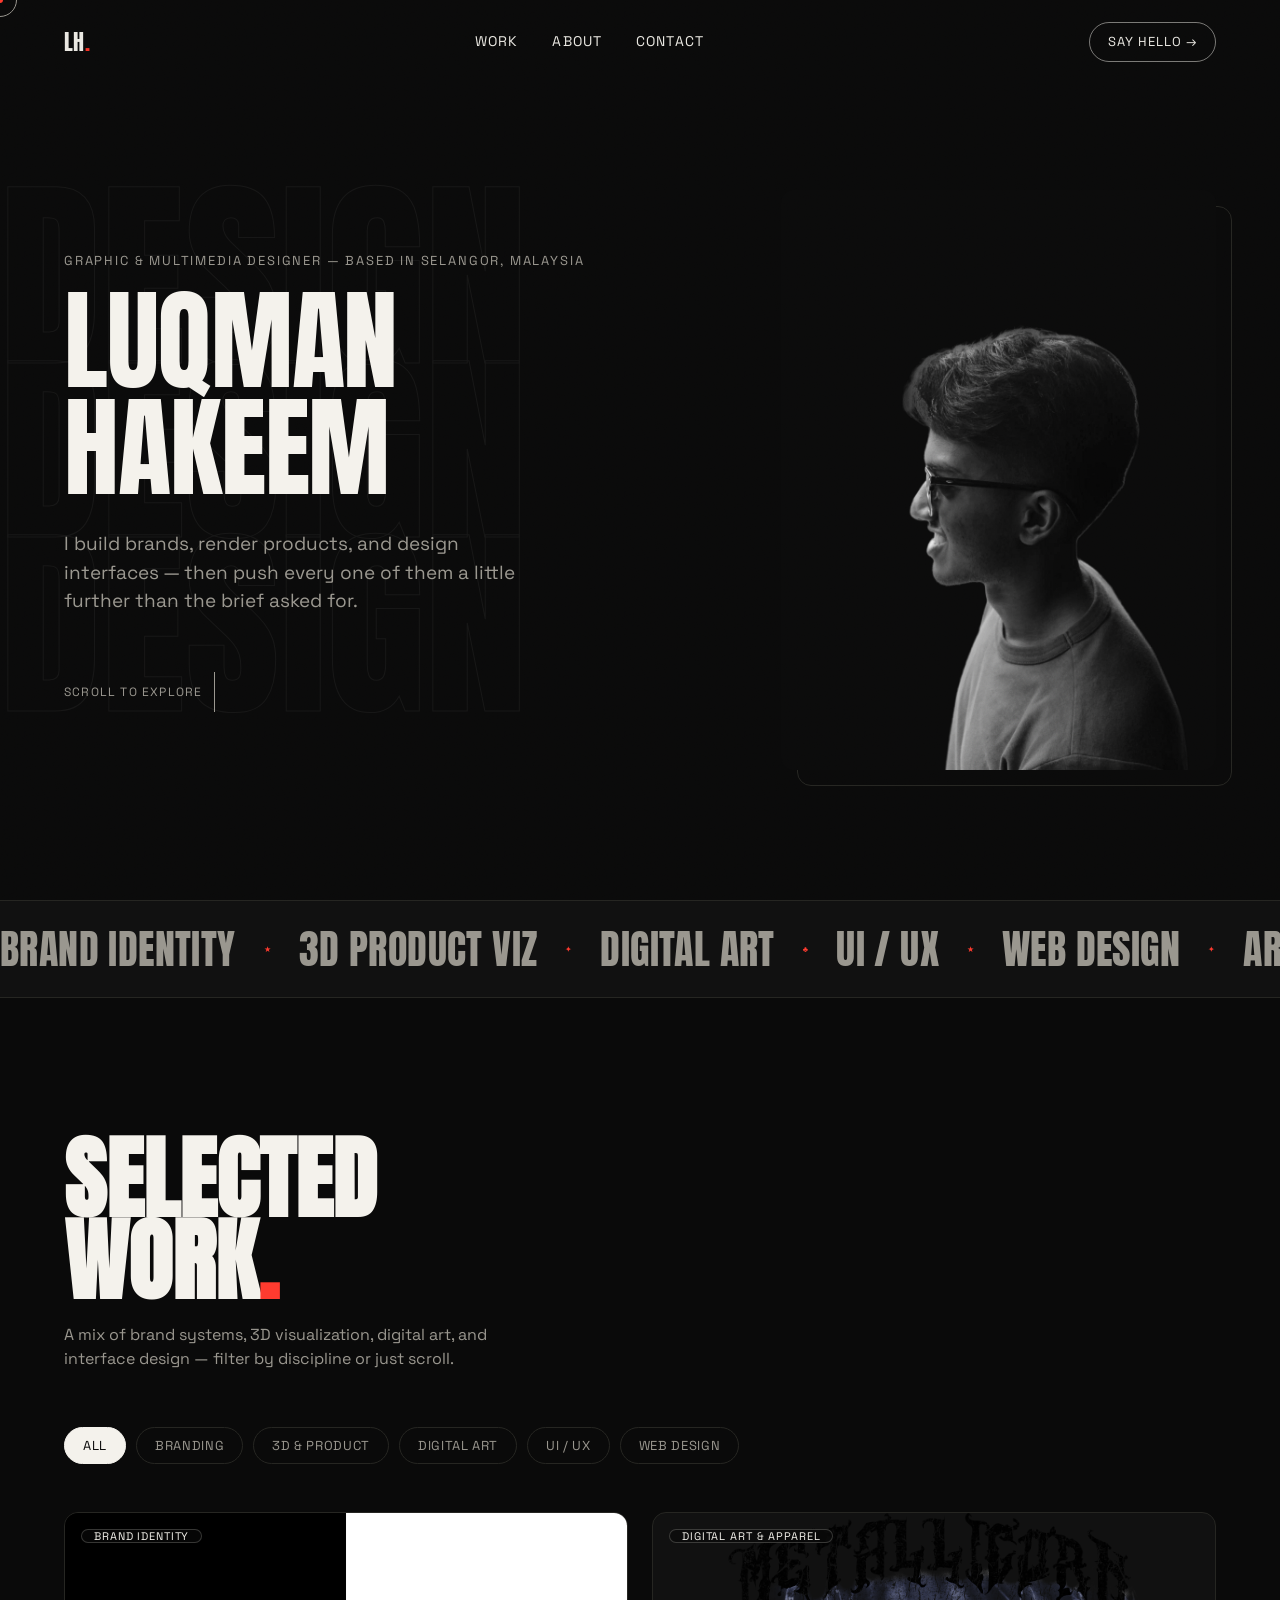
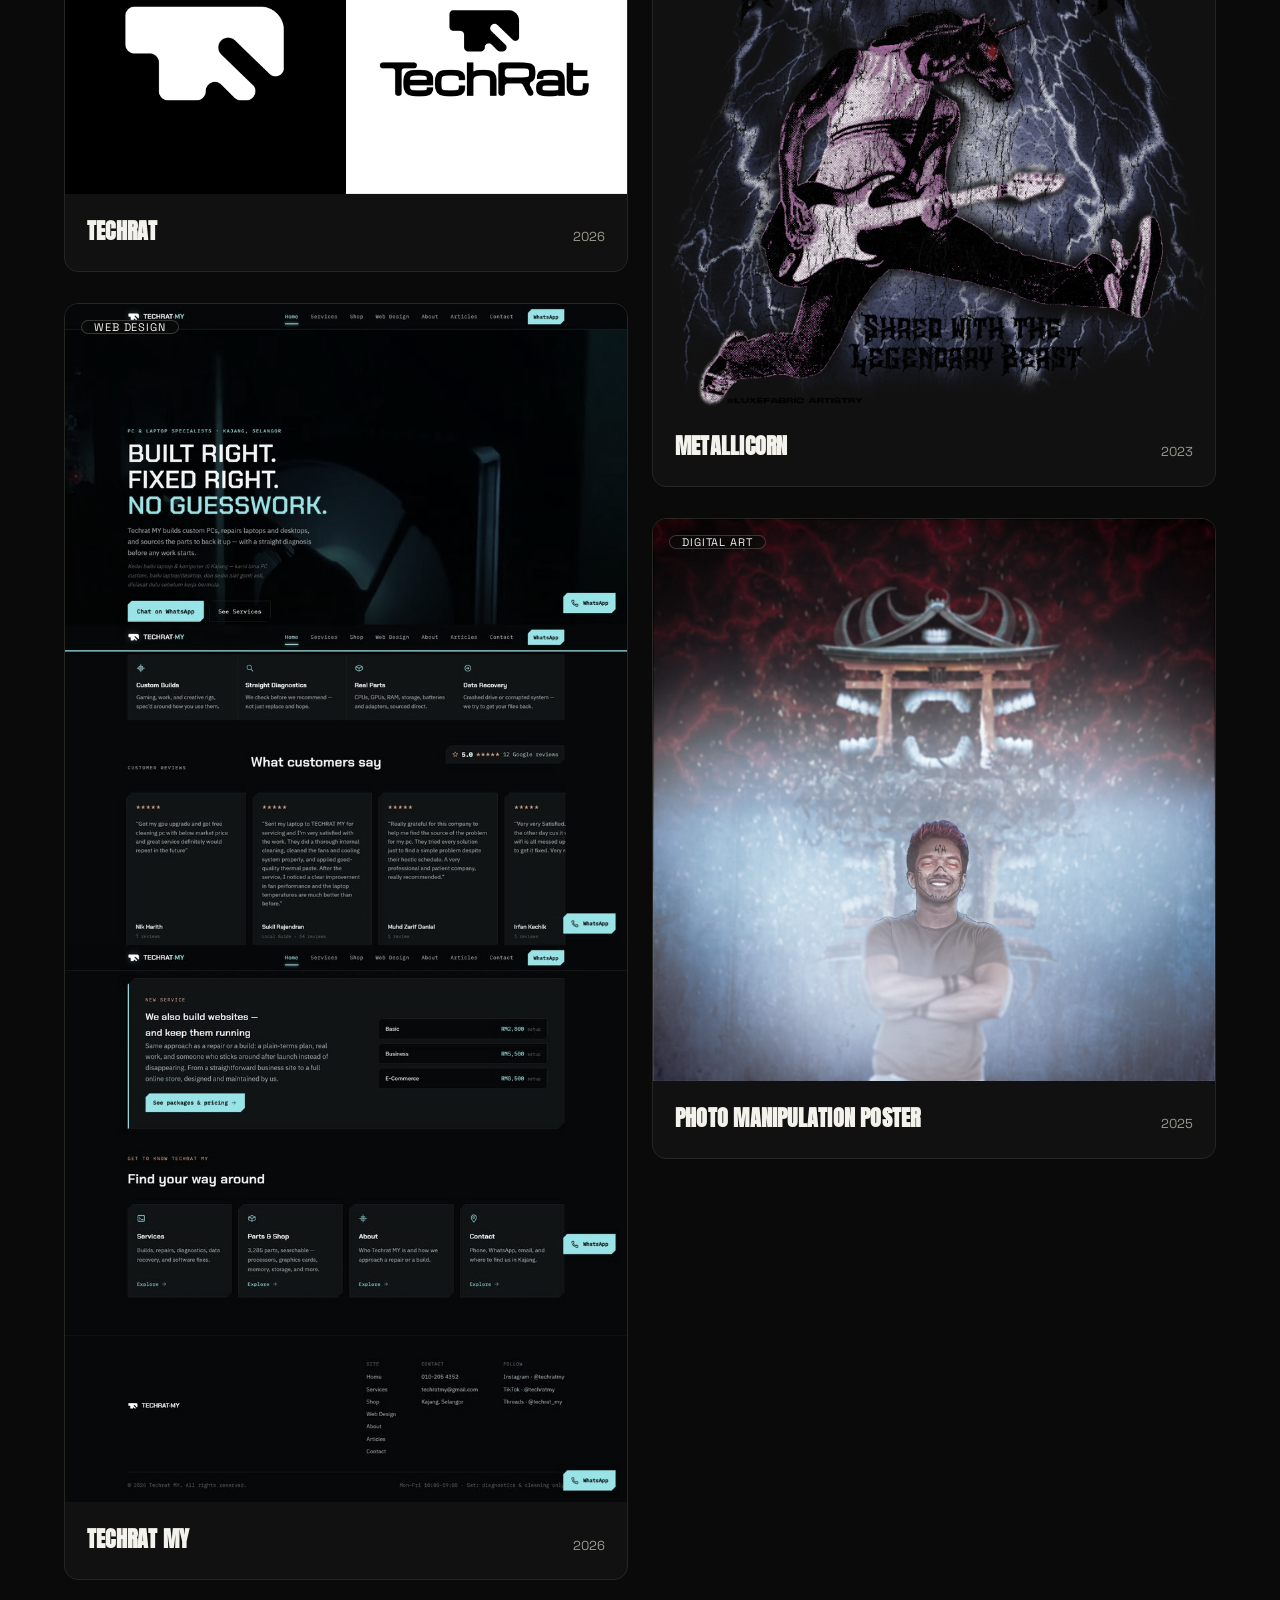
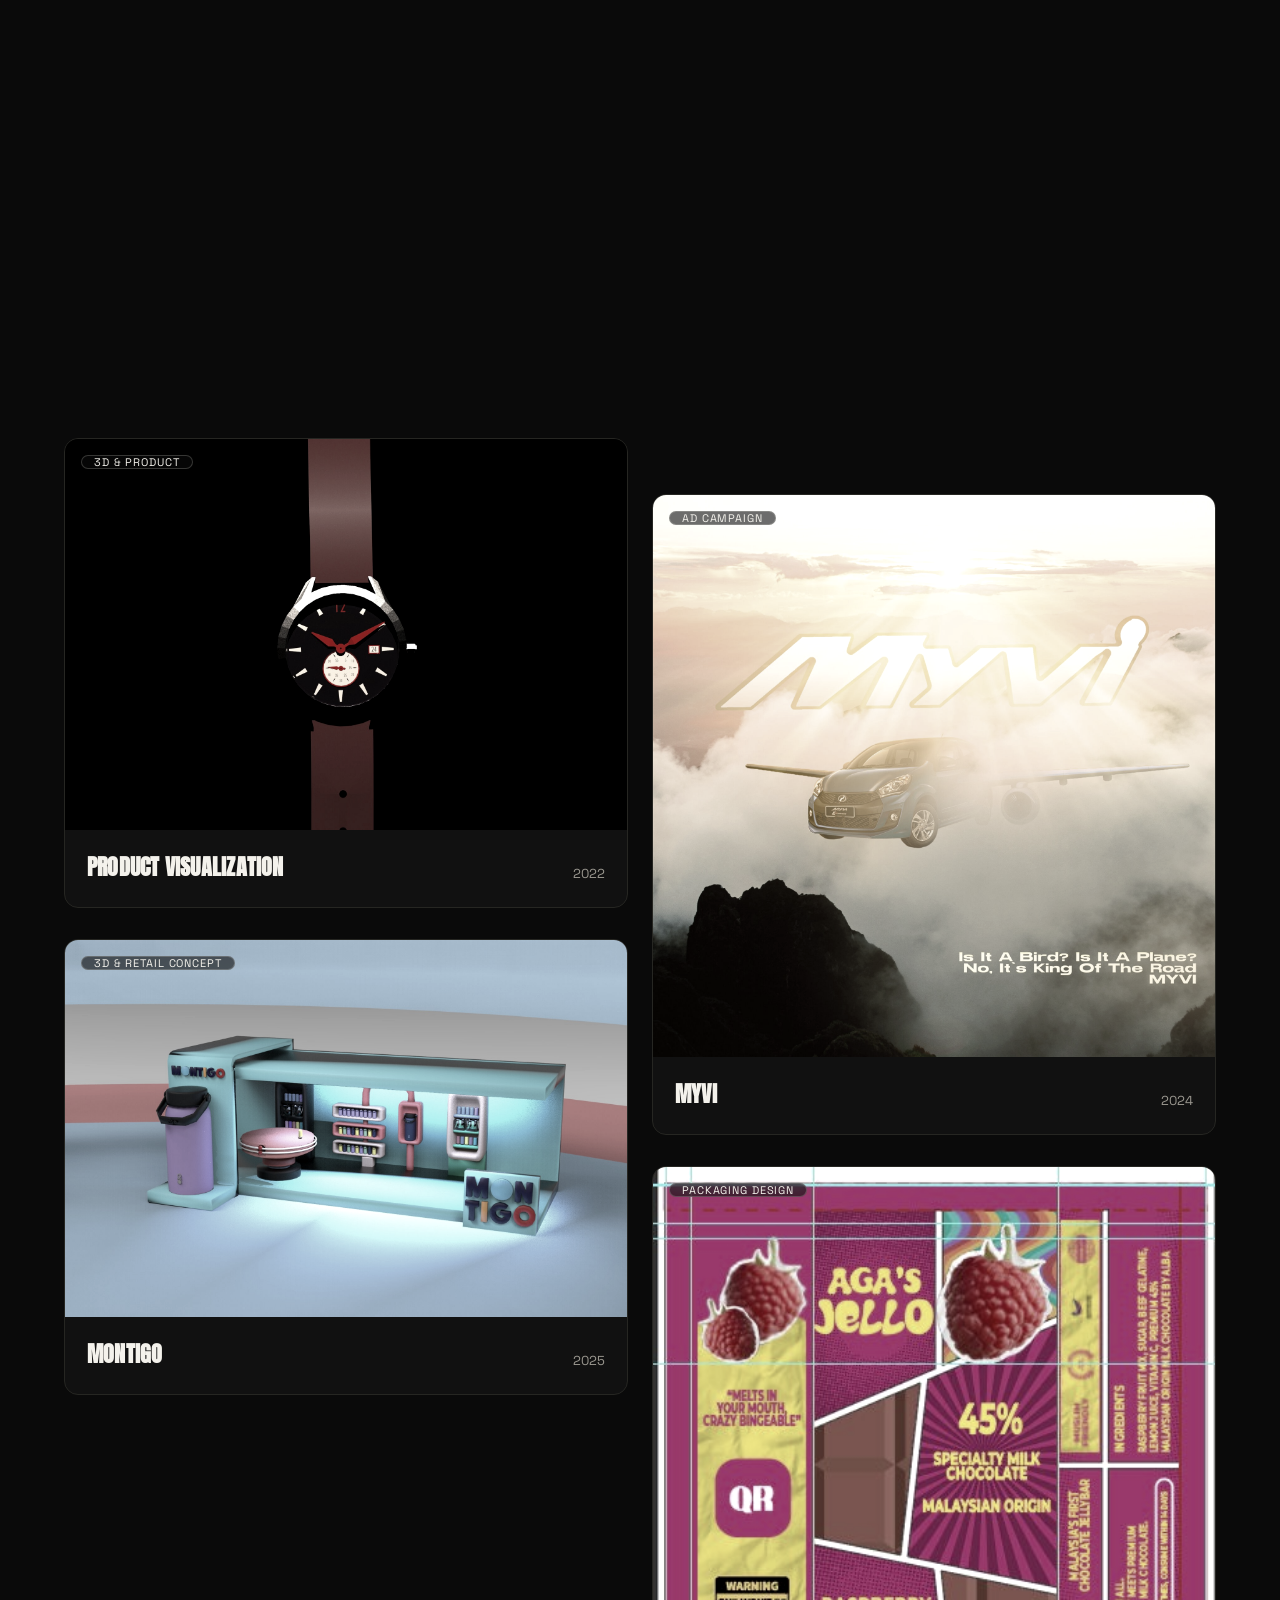
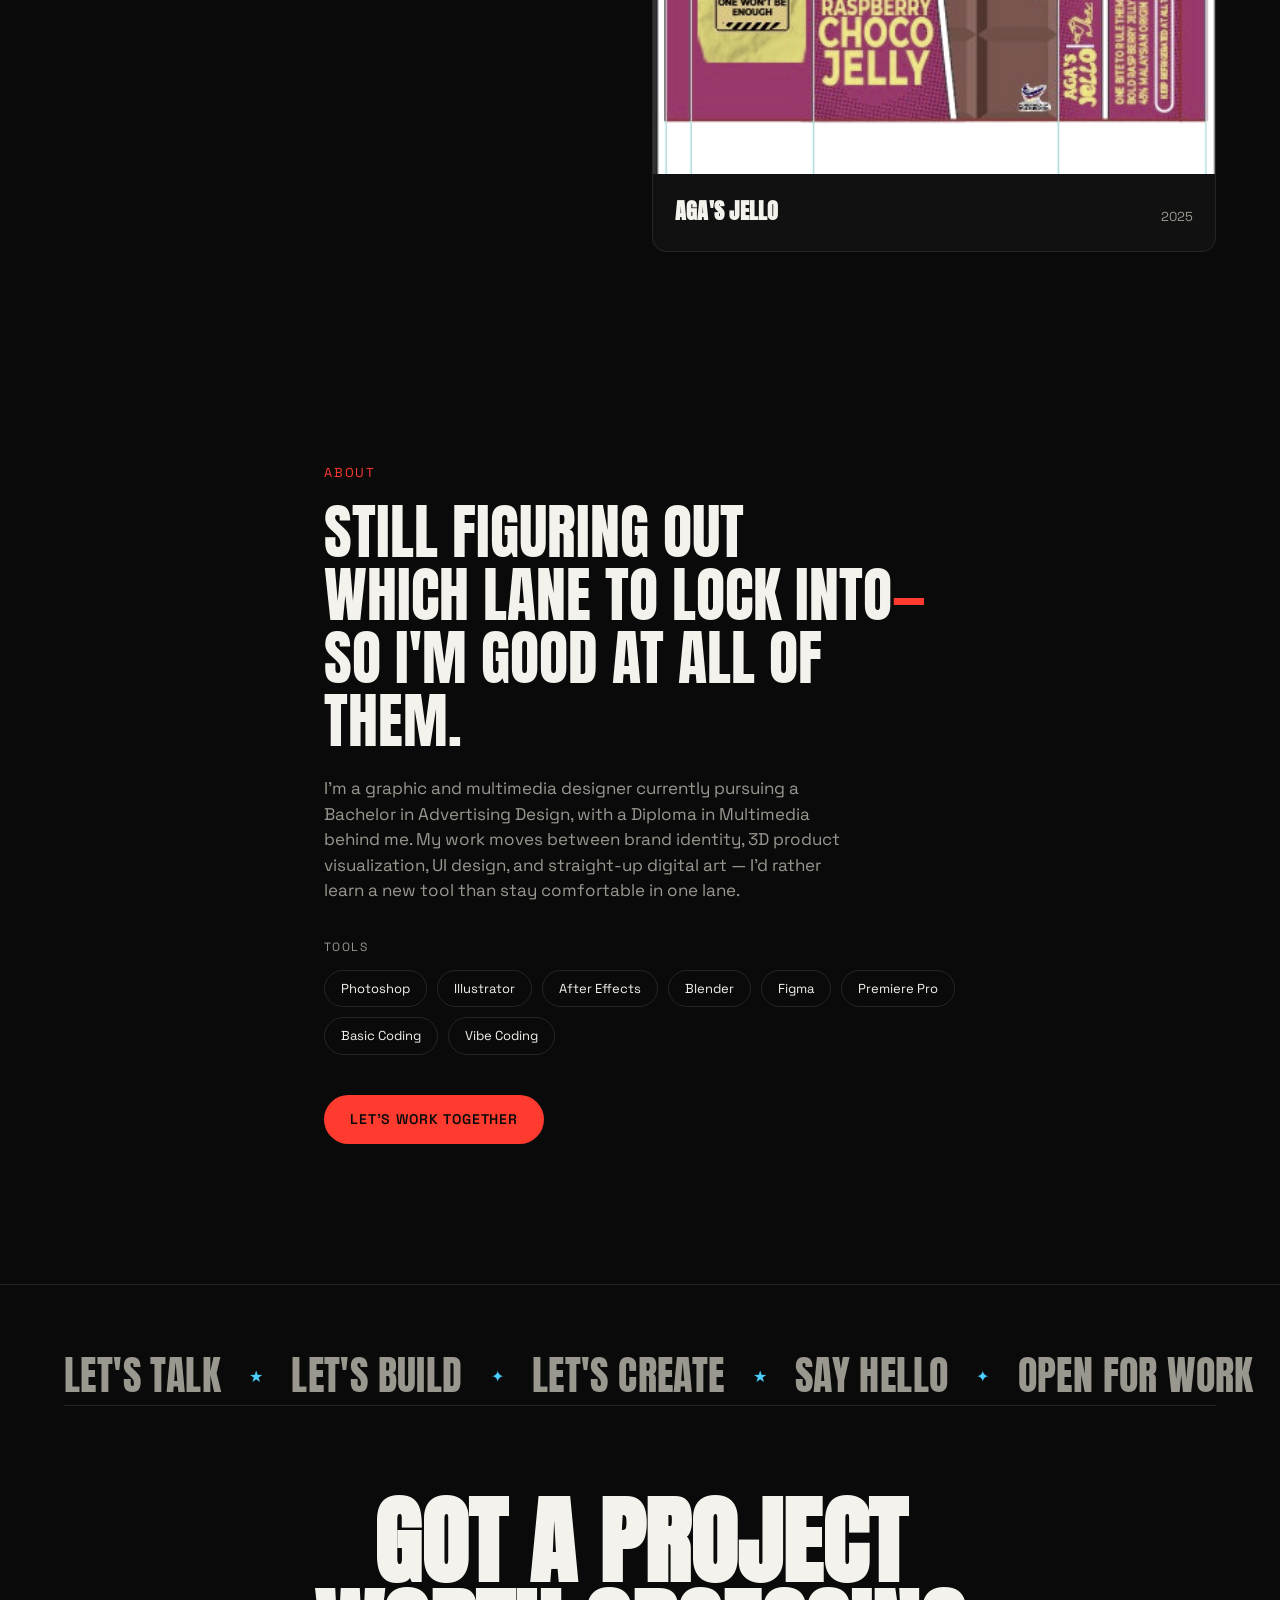
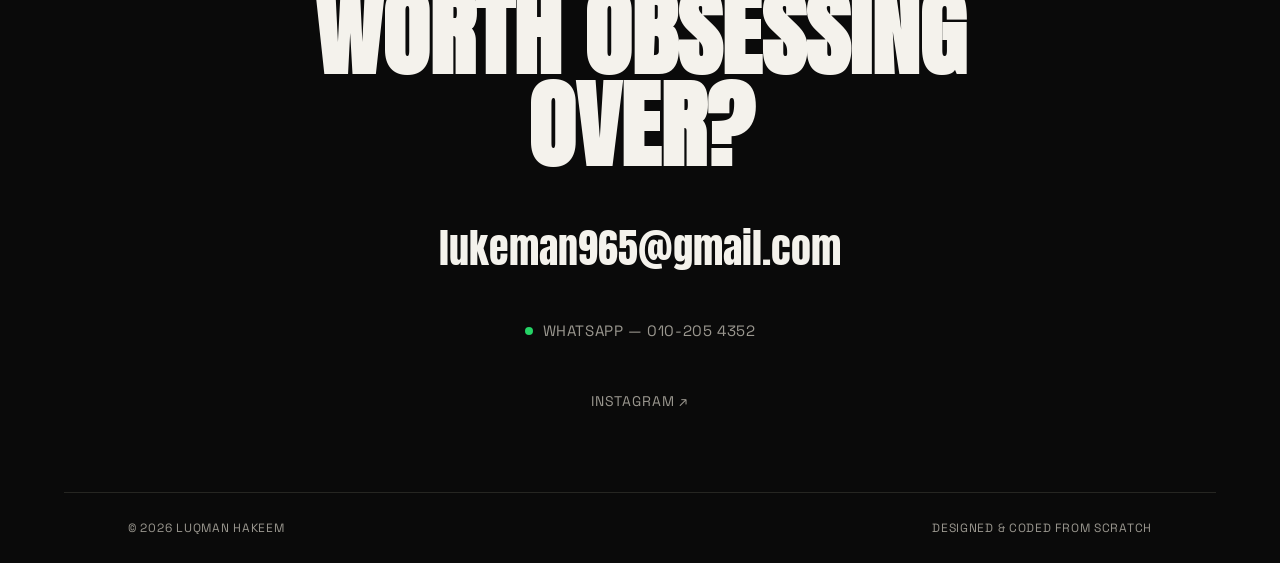
==== index.html @ 1c86f4e3 "Add files via upload" ====
<!DOCTYPE html>
<html lang="en">
<head>
<meta charset="UTF-8">
<meta name="viewport" content="width=device-width, initial-scale=1.0">
<title>Luqman Hakeem — Graphic &amp; Multimedia Designer</title>
<meta name="description" content="Portfolio of Luqman Hakeem — brand identity, 3D product visualization, digital art, UI design and web design.">
<link rel="icon" href="data:image/svg+xml,%3Csvg xmlns='http://www.w3.org/2000/svg' viewBox='0 0 100 100'%3E%3Crect width='100' height='100' rx='20' fill='%230a0a0a'/%3E%3Ctext x='50' y='68' font-family='Arial Black,sans-serif' font-size='56' font-weight='900' fill='%23ff3b2f' text-anchor='middle'%3ELH%3C/text%3E%3C/svg%3E">

<link rel="preconnect" href="https://fonts.googleapis.com">
<link rel="preconnect" href="https://fonts.gstatic.com" crossorigin>
<link href="https://fonts.googleapis.com/css2?family=Anton&family=Space+Grotesk:wght@400;500;600;700&display=swap" rel="stylesheet">

<link rel="stylesheet" href="css/style.css">
</head>
<body>

<!-- ============ LOADER ============ -->
<div class="loader" id="loader" aria-hidden="true">
  <div class="loader__mark">LH</div>
  <div class="loader__count" id="loaderCount">0</div>
  <div class="loader__bar"><span id="loaderBar"></span></div>
</div>

<!-- ============ GRAIN OVERLAY ============ -->
<div class="grain" aria-hidden="true"></div>

<!-- ============ CUSTOM CURSOR ============ -->
<div class="cursor" id="cursor" aria-hidden="true">
  <div class="cursor__dot"></div>
  <div class="cursor__ring"></div>
</div>

<!-- ============ SCROLL PROGRESS ============ -->
<div class="progress" id="progress" aria-hidden="true"></div>

<!-- ============ NAV ============ -->
<header class="nav" id="nav">
  <a href="#top" class="nav__logo" data-hover>LH<span>.</span></a>
  <nav class="nav__links">
    <a href="#work" data-hover>Work</a>
    <a href="#about" data-hover>About</a>
    <a href="#contact" data-hover>Contact</a>
  </nav>
  <a href="mailto:lukeman965@gmail.com" class="nav__cta" data-hover>Say hello →</a>
  <button class="nav__burger" id="burger" aria-label="Toggle menu">
    <span></span><span></span>
  </button>
</header>

<!-- ============ MOBILE MENU ============ -->
<div class="mobile-menu" id="mobileMenu">
  <a href="#work" data-hover>Work</a>
  <a href="#about" data-hover>About</a>
  <a href="#contact" data-hover>Contact</a>
  <a href="mailto:lukeman965@gmail.com" data-hover>Say hello</a>
</div>

<main id="top">

  <!-- ============ HERO ============ -->
  <section class="hero">
    <div class="hero__bg-text" aria-hidden="true">
      <span>DESIGN</span><span>DESIGN</span><span>DESIGN</span>
    </div>

    <div class="hero__inner">
      <div class="hero__content">
        <p class="hero__eyebrow reveal-line"><span>Graphic &amp; Multimedia Designer — Based in Selangor, Malaysia</span></p>

        <h1 class="hero__title">
          <span class="line" data-speed="0.15"><span class="word">LUQMAN</span></span>
          <span class="line" data-speed="0.3"><span class="word glitch" data-text="HAKEEM">HAKEEM</span></span>
        </h1>

        <p class="hero__desc reveal-line">
          <span>I build brands, render products, and design interfaces —
          then push every one of them a little further than the brief asked for.</span>
        </p>

        <a href="#work" class="hero__scroll" data-hover>
          <span>Scroll to explore</span>
          <i></i>
        </a>
      </div>

      <div class="hero__media reveal">
        <img src="assets/img/photo-portrait-luqman.png" alt="Portrait of Luqman Hakeem" loading="lazy">
        <div class="hero__media-frame" aria-hidden="true"></div>
      </div>
    </div>
  </section>

  <!-- ============ MARQUEE ============ -->
  <div class="marquee" aria-hidden="true">
    <div class="marquee__track" data-marquee>
      <span>BRAND IDENTITY</span><span>★</span>
      <span>3D PRODUCT VIZ</span><span>✦</span>
      <span>DIGITAL ART</span><span>♣</span>
      <span>UI / UX</span><span>★</span>
      <span>WEB DESIGN</span><span>✦</span>
      <span>ART DIRECTION</span><span>♣</span>
    </div>
  </div>

  <!-- ============ WORK ============ -->
  <section class="work" id="work">
    <div class="section-head reveal">
      <h2 class="section-title">SELECTED<br>WORK<span class="accent">.</span></h2>
      <p class="section-sub">A mix of brand systems, 3D visualization, digital art, and interface design —
        filter by discipline or just scroll.</p>
    </div>

    <div class="filters reveal" id="filters">
      <button class="filter active" data-filter="all" data-hover>All</button>
      <button class="filter" data-filter="branding" data-hover>Branding</button>
      <button class="filter" data-filter="3d" data-hover>3D &amp; Product</button>
      <button class="filter" data-filter="art" data-hover>Digital Art</button>
      <button class="filter" data-filter="ui" data-hover>UI / UX</button>
      <button class="filter" data-filter="web" data-hover>Web Design</button>
    </div>

    <div class="grid" id="grid"><!-- injected by script.js --></div>
  </section>

  <!-- ============ ABOUT ============ -->
  <section class="about" id="about">
    <div class="about__body">
      <p class="section-eyebrow reveal">About</p>
      <h2 class="about__title reveal">
        Still figuring out<br>which lane to lock into<span class="accent">—</span><br>
        so I'm good at all of them.
      </h2>
      <p class="about__text reveal">
        <!-- EDIT ME: replace with your own bio -->
        I'm a graphic and multimedia designer currently pursuing a Bachelor in Advertising Design,
        with a Diploma in Multimedia behind me. My work moves between brand identity, 3D product
        visualization, UI design, and straight-up digital art — I'd rather learn a new tool than
        stay comfortable in one lane.
      </p>

      <div class="about__skills reveal">
        <p class="about__skills-label">Tools</p>
        <ul class="skills-list">
          <!-- EDIT ME: update with your actual tool list -->
          <li>Photoshop</li>
          <li>Illustrator</li>
          <li>After Effects</li>
          <li>Blender</li>
          <li>Figma</li>
          <li>Premiere Pro</li>
          <li>Basic Coding</li>
          <li>Vibe Coding</li>
        </ul>
      </div>

      <a href="#contact" class="btn reveal" data-hover>Let's work together</a>
    </div>
  </section>

  <!-- ============ CONTACT ============ -->
  <section class="contact" id="contact">
    <div class="contact__marquee" aria-hidden="true">
      <div class="marquee__track marquee__track--reverse" data-marquee>
        <span>LET'S TALK</span><span>★</span>
        <span>LET'S BUILD</span><span>✦</span>
        <span>LET'S CREATE</span><span>★</span>
        <span>SAY HELLO</span><span>✦</span>
        <span>OPEN FOR WORK</span><span>★</span>
      </div>
    </div>

    <h2 class="contact__title reveal">
      GOT A PROJECT<br>
      WORTH <span class="glitch" data-text="OBSESSING">OBSESSING</span><br>
      OVER?
    </h2>

    <a href="mailto:lukeman965@gmail.com" class="contact__email reveal" data-hover>lukeman965@gmail.com</a>
    <a href="https://wa.me/60102054352" target="_blank" rel="noopener" class="contact__whatsapp reveal" data-hover>
      <span class="contact__whatsapp-dot" aria-hidden="true"></span> WhatsApp — 010-205 4352
    </a>

    <div class="contact__links reveal">
      <a href="https://instagram.com/sugarbrownluke" target="_blank" rel="noopener" data-hover>Instagram ↗</a>
    </div>

    <footer class="footer">
      <span>© <span id="year"></span> Luqman Hakeem</span>
      <span>Designed &amp; coded from scratch</span>
    </footer>
  </section>

</main>

<!-- ============ LIGHTBOX ============ -->
<div class="lightbox" id="lightbox">
  <button class="lightbox__close" id="lightboxClose" aria-label="Close" data-hover>✕</button>
  <button class="lightbox__nav lightbox__nav--prev" id="lightboxPrev" aria-label="Previous image" data-hover>‹</button>
  <button class="lightbox__nav lightbox__nav--next" id="lightboxNext" aria-label="Next image" data-hover>›</button>
  <div class="lightbox__inner">
    <img id="lightboxImg" src="" alt="">
    <div class="lightbox__info">
      <p class="lightbox__cat" id="lightboxCat"></p>
      <h3 id="lightboxTitle"></h3>
      <p id="lightboxDesc"></p>
    </div>
  </div>
</div>

<script src="js/script.js"></script>
</body>
</html>
---- css/style.css ----
/* =========================================================
   LUQMAN HAKEEM — PORTFOLIO
   A dark, kinetic, code-driven single page portfolio.
   No frameworks. Edit the CSS variables below to re-skin.
   ========================================================= */

:root{
  --bg: #0a0a0a;
  --bg-alt: #111111;
  --fg: #f4f2ec;
  --fg-dim: #9a978f;
  --line: #262622;
  --accent: #ff3b2f;      /* hot red */
  --accent-2: #4ad0ff;    /* electric cyan */
  --accent-3: #d6ff3f;    /* acid lime, used sparingly */
  --radius: 14px;
  --ease: cubic-bezier(.16,.84,.24,1);
  --container: 1360px;
  --font-display: 'Anton', 'Arial Narrow Bold', 'Helvetica Neue', Impact, sans-serif;
}

*,*::before,*::after{ box-sizing: border-box; }
html{ scroll-behavior: smooth; background: var(--bg); }
body{
  margin:0;
  background: var(--bg);
  color: var(--fg);
  font-family: 'Space Grotesk', -apple-system, BlinkMacSystemFont, sans-serif;
  font-size: 16px;
  line-height: 1.5;
  overflow-x: hidden;
  -webkit-font-smoothing: antialiased;
}
img{ max-width:100%; display:block; }
a{ color: inherit; text-decoration: none; }
ul{ list-style:none; margin:0; padding:0; }
button{ font-family: inherit; cursor:pointer; background:none; border:none; color:inherit; }
::selection{ background: var(--accent); color:#0a0a0a; }

.accent{ color: var(--accent); }

/* ---------- utility: reveal-on-scroll ---------- */
.reveal, .reveal-line, .hero__media{
  opacity: 0;
  transform: translateY(28px);
  transition: opacity .9s var(--ease), transform .9s var(--ease);
}
.reveal.in, .reveal-line.in, .hero__media.in{
  opacity: 1;
  transform: translateY(0);
}
.reveal-line span{ display:inline-block; }

/* =========================================================
   GRAIN OVERLAY
   ========================================================= */
.grain{
  position: fixed; inset: 0; z-index: 9998; pointer-events: none;
  opacity: .05; mix-blend-mode: overlay;
  background-image: url("data:image/svg+xml,%3Csvg xmlns='http://www.w3.org/2000/svg' width='120' height='120'%3E%3Cfilter id='n'%3E%3CfeTurbulence type='fractalNoise' baseFrequency='0.9' numOctaves='2' stitchTiles='stitch'/%3E%3C/filter%3E%3Crect width='100%25' height='100%25' filter='url(%23n)'/%3E%3C/svg%3E");
  animation: grain 1s steps(4) infinite;
}
@keyframes grain{
  0%{ transform: translate(0,0); } 25%{ transform: translate(-2%,-1%); }
  50%{ transform: translate(1%,2%); } 75%{ transform: translate(-1%,1%); }
  100%{ transform: translate(0,0); }
}

/* =========================================================
   LOADER
   ========================================================= */
.loader{
  position: fixed; inset:0; z-index: 10000;
  background: var(--bg);
  display:flex; flex-direction:column; align-items:center; justify-content:center;
  gap: 18px;
  transition: transform .9s var(--ease), opacity .6s ease .1s;
}
.loader.done{ transform: translateY(-100%); opacity: 0; pointer-events:none; }
.loader__mark{
  font-family: var(--font-display); font-size: 15vw; line-height:.8; letter-spacing: -.02em;
  color: var(--fg);
}
.loader__count{ font-size: 13px; color: var(--fg-dim); letter-spacing:.1em; }
.loader__bar{ width: 220px; max-width: 60vw; height:2px; background: var(--line); overflow:hidden; }
.loader__bar span{ display:block; height:100%; width:0%; background: var(--accent); }

/* =========================================================
   CUSTOM CURSOR (fine pointer only)
   ========================================================= */
.cursor{ display:none; }
@media (hover:hover) and (pointer:fine){
  .cursor{
    display:block; position: fixed; top:0; left:0; z-index: 9999; pointer-events:none;
    transform: translate(-50%,-50%);
  }
  .cursor__dot{
    position:absolute; top:0; left:0; width:6px; height:6px; border-radius:50%;
    background: var(--accent); transform: translate(-50%,-50%);
  }
  .cursor__ring{
    position:absolute; top:0; left:0; width:34px; height:34px; border-radius:50%;
    border:1px solid var(--fg-dim); transform: translate(-50%,-50%);
    transition: width .25s var(--ease), height .25s var(--ease), border-color .25s ease, background .25s ease;
  }
  .cursor.active .cursor__ring{
    width: 64px; height:64px; border-color: var(--accent); background: rgba(255,59,47,.08);
  }
  body{ cursor: none; }
  a, button{ cursor: none; }
}

/* =========================================================
   SCROLL PROGRESS
   ========================================================= */
.progress{
  position: fixed; top:0; left:0; height:2px; width:0%; background: var(--accent);
  z-index: 9997; transition: width .1s linear;
}

/* =========================================================
   NAV
   ========================================================= */
.nav{
  position: fixed; top:0; left:0; right:0; z-index: 500;
  display:flex; align-items:center; justify-content:space-between;
  padding: 22px clamp(20px,5vw,64px);
  mix-blend-mode: difference;
}
.nav__logo{ font-family: var(--font-display); font-size: 22px; letter-spacing:.02em; }
.nav__logo span{ color: var(--accent); mix-blend-mode: normal; }
.nav__links{ display:flex; gap: 34px; }
.nav__links a{ font-size: 14px; text-transform: uppercase; letter-spacing:.08em; position: relative; }
.nav__links a::after{
  content:''; position:absolute; left:0; bottom:-4px; height:1px; width:0%;
  background: currentColor; transition: width .3s var(--ease);
}
.nav__links a:hover::after{ width:100%; }
.nav__cta{
  font-size: 13px; text-transform: uppercase; letter-spacing:.08em;
  border: 1px solid rgba(244,242,236,.5); padding: 9px 18px; border-radius: 100px;
  transition: background .3s ease, color .3s ease;
}
.nav__cta:hover{ background: var(--fg); color: var(--bg); }
.nav__burger{ display:none; flex-direction:column; gap:5px; width:26px; }
.nav__burger span{ height:2px; background: var(--fg); width:100%; transition: transform .3s ease, opacity .3s ease; }

.mobile-menu{
  position: fixed; inset:0; background: var(--bg); z-index: 480;
  display:flex; flex-direction:column; align-items:flex-start; justify-content:center;
  gap: 22px; padding: 0 32px;
  transform: translateY(-100%); transition: transform .5s var(--ease);
}
.mobile-menu.open{ transform: translateY(0); }
.mobile-menu a{ font-family: var(--font-display); font-size: 42px; text-transform: uppercase; }

/* =========================================================
   HERO
   ========================================================= */
.hero{
  position: relative; min-height: 100svh;
  display:flex; align-items:center;
  padding: 120px clamp(20px,5vw,64px) 60px;
  overflow: hidden;
}
.hero__bg-text{
  position:absolute; inset:0; z-index:0; display:flex; flex-direction:column;
  justify-content:center; opacity:.05; pointer-events:none; user-select:none;
}
.hero__bg-text span{
  font-family: var(--font-display); font-size: 16vw; line-height:.85; white-space:nowrap;
  color: transparent; -webkit-text-stroke: 1px var(--fg);
}
.hero__inner{
  position:relative; z-index:1; width:100%;
  display:grid; grid-template-columns: 1.2fr .8fr; gap: clamp(28px,5vw,72px);
  align-items:center;
}
.hero__eyebrow{ margin: 0 0 18px; }
.hero__eyebrow span{
  font-size: 13px; text-transform: uppercase; letter-spacing:.14em; color: var(--fg-dim);
}
.hero__title{ margin: 0; }
.hero__title .line{ display:block; overflow:hidden; }
.hero__title .word{
  display:inline-block; font-family: var(--font-display); font-weight:400;
  font-size: clamp(44px, 8.6vw, 132px); line-height: .92; letter-spacing: -.01em;
  text-transform: uppercase;
}
.hero__desc{ max-width: 480px; margin: 26px 0 0; }
.hero__desc span{ font-size: clamp(15px,1.6vw,19px); color: var(--fg-dim); }

.hero__media{ position:relative; }
.hero__media img{
  width:100%; aspect-ratio: 3/4; object-fit: cover; object-position: top center;
  border-radius: var(--radius); background: var(--bg-alt);
  filter: grayscale(1) contrast(1.05);
}
.hero__media-frame{
  position:absolute; inset: 16px -16px -16px 16px; border: 1px solid var(--line);
  border-radius: var(--radius); z-index:-1;
}

.hero__scroll{
  margin-top: 56px;
  display:inline-flex; align-items:center; gap: 12px; width: fit-content;
}
.hero__scroll span{ font-size: 12px; text-transform: uppercase; letter-spacing:.1em; color: var(--fg-dim); }
.hero__scroll i{
  width: 1px; height: 40px; background: var(--fg-dim); position: relative; overflow:hidden;
}
.hero__scroll i::after{
  content:''; position:absolute; top:-100%; left:0; width:100%; height:100%;
  background: var(--accent); animation: scrollLine 1.8s ease-in-out infinite;
}
@keyframes scrollLine{
  0%{ top:-100%; } 50%{ top:0; } 100%{ top:100%; }
}

/* glitch text */
.glitch{ position: relative; display:inline-block; }
.glitch::before, .glitch::after{
  content: attr(data-text); position:absolute; top:0; left:0; width:100%; height:100%;
  overflow:hidden; opacity:0;
}
.hero__title .glitch::before, .hero__title .glitch::after{
  font-family: var(--font-display); font-size: inherit; line-height: inherit; letter-spacing: inherit;
}
.glitch:hover::before, .glitch.glitching::before{
  opacity:.9; color: var(--accent); transform: translate(-3px,-2px); clip-path: inset(0 0 55% 0);
  animation: glitchTop .5s steps(2) infinite;
}
.glitch:hover::after, .glitch.glitching::after{
  opacity:.9; color: var(--accent-2); transform: translate(3px,2px); clip-path: inset(55% 0 0 0);
  animation: glitchBottom .5s steps(2) infinite;
}
@keyframes glitchTop{ 0%{ transform: translate(-3px,-2px);} 50%{ transform: translate(3px,-1px);} 100%{ transform: translate(-2px,-3px);} }
@keyframes glitchBottom{ 0%{ transform: translate(3px,2px);} 50%{ transform: translate(-3px,1px);} 100%{ transform: translate(2px,3px);} }

/* =========================================================
   MARQUEE
   ========================================================= */
.marquee{
  border-top: 1px solid var(--line); border-bottom: 1px solid var(--line);
  padding: 18px 0; overflow: hidden; background: var(--bg-alt);
}
.marquee__track{
  display:flex; align-items:center; gap: 28px; width: max-content;
  animation: marquee 32s linear infinite;
}
.marquee__track--reverse{ animation-direction: reverse; animation-duration: 26s; }
.marquee__track span{
  font-family: var(--font-display); font-size: clamp(20px,3.4vw,40px);
  text-transform: uppercase; color: var(--fg-dim); letter-spacing: .01em;
}
.marquee__track span:nth-child(2n){ color: var(--accent); font-size: .5em; }
@keyframes marquee{
  from{ transform: translateX(0); } to{ transform: translateX(-50%); }
}

/* =========================================================
   WORK / GRID
   ========================================================= */
.work{ padding: 140px clamp(20px,5vw,64px) 80px; max-width: var(--container); margin: 0 auto; }
.section-head{ max-width: 720px; margin-bottom: 56px; }
.section-title{
  font-family: var(--font-display); font-size: clamp(40px,7vw,92px); line-height: .92;
  text-transform: uppercase; margin: 0 0 20px;
}
.section-sub{ color: var(--fg-dim); font-size: 16px; max-width: 480px; }
.section-eyebrow{
  font-size: 13px; text-transform: uppercase; letter-spacing:.14em; color: var(--accent);
  margin: 0 0 18px;
}

.filters{ display:flex; flex-wrap:wrap; gap: 10px; margin-bottom: 48px; }
.filter{
  padding: 9px 18px; border: 1px solid var(--line); border-radius: 100px;
  font-size: 13px; text-transform: uppercase; letter-spacing:.05em; color: var(--fg-dim);
  transition: border-color .3s ease, color .3s ease, background .3s ease;
}
.filter:hover{ border-color: var(--fg-dim); color: var(--fg); }
.filter.active{ background: var(--fg); color: var(--bg); border-color: var(--fg); }

.grid{
  columns: 2 380px; column-gap: 24px;
}
.card{
  position: relative; border-radius: var(--radius); overflow: hidden;
  background: var(--bg-alt); border: 1px solid var(--line);
  opacity:0; transform: translateY(40px);
  transition: opacity .8s var(--ease), transform .8s var(--ease);
  cursor: pointer;
  break-inside: avoid; -webkit-column-break-inside: avoid;
  margin-bottom: 24px; width: 100%; display: inline-block;
}
.card.in{ opacity:1; transform: translateY(0); }
.card.hidden{ display:none; }
.card__media{ position:relative; overflow:hidden; line-height: 0; }
.card__media img{
  width:100%; height:auto; display:block; object-fit: cover;
  transition: transform .7s var(--ease), filter .5s ease;
  filter: grayscale(.6) contrast(1.05);
}
.card:hover .card__media img{ transform: scale(1.06); filter: grayscale(0) contrast(1.05); }
.card__media::after{
  content:''; position:absolute; inset:0;
  background: linear-gradient(180deg, transparent 40%, rgba(0,0,0,.75) 100%);
  opacity:0; transition: opacity .4s ease;
}
.card:hover .card__media::after{ opacity:1; }
.card__tag{
  position:absolute; top:16px; left:16px; z-index:2;
  font-size: 11px; text-transform: uppercase; letter-spacing:.08em;
  padding: 6px 12px; border-radius:100px; background: rgba(10,10,10,.6);
  backdrop-filter: blur(6px); border: 1px solid rgba(244,242,236,.2);
}
.card__view{
  position:absolute; bottom:16px; right:16px; z-index:2;
  width: 42px; height:42px; border-radius:50%; background: var(--fg); color: var(--bg);
  display:flex; align-items:center; justify-content:center; font-size:18px;
  opacity:0; transform: translateY(10px) rotate(-20deg);
  transition: opacity .35s ease, transform .35s var(--ease);
}
.card:hover .card__view{ opacity:1; transform: translateY(0) rotate(0); }
.card__body{ padding: 20px 22px 24px; display:flex; justify-content:space-between; align-items:flex-end; gap: 12px; }
.card__title{ font-family: var(--font-display); font-size: 22px; text-transform: uppercase; margin:0; letter-spacing:.01em; }
.card__year{ font-size: 13px; color: var(--fg-dim); white-space: nowrap; }

/* =========================================================
   ABOUT
   ========================================================= */
.about{
  padding: 100px clamp(20px,5vw,64px) 140px; max-width: 760px; margin: 0 auto;
}
.about__title{
  font-family: var(--font-display); font-size: clamp(32px,5vw,60px); line-height: 1.05;
  text-transform: uppercase; margin: 0 0 24px; font-weight: 400; max-width: 640px;
}
.about__text{ color: var(--fg-dim); font-size: 17px; max-width: 520px; margin-bottom: 34px; }
.about__skills-label{ font-size: 12px; text-transform: uppercase; letter-spacing:.12em; color: var(--fg-dim); margin: 0 0 14px; }
.skills-list{ display:flex; flex-wrap:wrap; gap: 10px; margin-bottom: 40px; }
.skills-list li{
  padding: 8px 16px; border: 1px solid var(--line); border-radius: 100px; font-size: 13px;
}
.btn{
  display:inline-flex; align-items:center; gap:10px; padding: 14px 26px; border-radius: 100px;
  background: var(--accent); color: #0a0a0a; font-size: 14px; text-transform: uppercase;
  letter-spacing:.06em; font-weight: 600; transition: transform .3s var(--ease), background .3s ease;
}
.btn:hover{ background: var(--fg); transform: translateY(-2px); }

/* =========================================================
   CONTACT
   ========================================================= */
.contact{
  position: relative; padding: 60px clamp(20px,5vw,64px) 0; overflow:hidden;
  border-top: 1px solid var(--line);
}
.contact__marquee{ border-bottom: 1px solid var(--line); margin-bottom: 90px; }
.contact__marquee .marquee__track span{ color: var(--fg-dim); }
.contact__marquee .marquee__track span:nth-child(2n){ color: var(--accent-2); font-size: 1em; }
.contact__title{
  font-family: var(--font-display); font-size: clamp(38px,7.5vw,104px); line-height: .96;
  text-transform: uppercase; text-align:center; margin: 0 auto 46px; max-width: 1100px;
}
.contact__email{
  display:block; text-align:center; font-family: var(--font-display);
  font-size: clamp(22px,4vw,40px); text-transform: lowercase; margin-bottom: 40px;
  border-bottom: 2px solid transparent; width: fit-content; margin-left:auto; margin-right:auto;
  transition: border-color .3s ease, color .3s ease;
}
.contact__email:hover{ border-color: var(--accent); color: var(--accent); }
.contact__whatsapp{
  display:flex; align-items:center; justify-content:center; gap: 10px;
  width: fit-content; margin: 0 auto 48px; font-size: 15px; color: var(--fg-dim);
  text-transform: uppercase; letter-spacing:.04em; transition: color .3s ease;
}
.contact__whatsapp:hover{ color: var(--fg); }
.contact__whatsapp-dot{
  width: 8px; height:8px; border-radius:50%; background: #25D366; flex: none;
  box-shadow: 0 0 0 0 rgba(37,211,102,.6); animation: whatsappPulse 2s ease-out infinite;
}
@keyframes whatsappPulse{
  0%{ box-shadow: 0 0 0 0 rgba(37,211,102,.5); }
  70%{ box-shadow: 0 0 0 8px rgba(37,211,102,0); }
  100%{ box-shadow: 0 0 0 0 rgba(37,211,102,0); }
}
.contact__links{ display:flex; justify-content:center; gap: 30px; margin-bottom: 80px; flex-wrap: wrap; }
.contact__links a{ font-size: 14px; text-transform: uppercase; letter-spacing:.06em; color: var(--fg-dim); transition: color .3s ease; }
.contact__links a:hover{ color: var(--fg); }

.footer{
  display:flex; justify-content:space-between; padding: 26px clamp(20px,5vw,64px);
  border-top: 1px solid var(--line); font-size: 12px; color: var(--fg-dim);
  text-transform: uppercase; letter-spacing:.06em; flex-wrap: wrap; gap: 10px;
}

/* =========================================================
   LIGHTBOX
   ========================================================= */
.lightbox{
  position: fixed; inset:0; z-index: 5000; background: rgba(6,6,6,.94);
  display:flex; align-items:center; justify-content:center; padding: 40px;
  opacity:0; visibility:hidden; transition: opacity .4s ease;
  backdrop-filter: blur(10px);
}
.lightbox.open{ opacity:1; visibility:visible; }
.lightbox__inner{
  display:flex; flex-direction:column; gap: 20px; max-width: 900px; width:100%;
  max-height: 90vh; transform: translateY(20px); transition: transform .4s var(--ease);
}
.lightbox.open .lightbox__inner{ transform: translateY(0); }
.lightbox__inner img{
  width:100%; max-height: 62vh; object-fit: contain; border-radius: 10px; background: var(--bg-alt);
}
.lightbox__cat{ font-size: 12px; text-transform: uppercase; letter-spacing:.1em; color: var(--accent); margin: 0 0 6px; }
.lightbox__info h3{ font-family: var(--font-display); font-size: 28px; text-transform: uppercase; margin: 0 0 10px; }
.lightbox__info p:last-child{ color: var(--fg-dim); font-size: 15px; max-width: 640px; }
.lightbox__close, .lightbox__nav{
  position: fixed; z-index: 5001; width: 46px; height:46px; border-radius:50%;
  border: 1px solid rgba(244,242,236,.3); display:flex; align-items:center; justify-content:center;
  font-size: 20px; transition: background .3s ease, border-color .3s ease;
}
.lightbox__close:hover, .lightbox__nav:hover{ background: var(--fg); color: var(--bg); }
.lightbox__close{ top: 26px; right: clamp(20px,5vw,64px); }
.lightbox__nav--prev{ left: clamp(12px,3vw,40px); top:50%; transform: translateY(-50%); }
.lightbox__nav--next{ right: clamp(12px,3vw,40px); top:50%; transform: translateY(-50%); }

/* =========================================================
   RESPONSIVE
   ========================================================= */
@media (max-width: 900px){
  .nav__links, .nav__cta{ display:none; }
  .nav__burger{ display:flex; }
  .lightbox__nav{ width: 38px; height:38px; font-size:16px; }
}
@media (max-width: 780px){
  .hero__inner{ grid-template-columns: 1fr; gap: 32px; }
  .hero__media{ order: -1; max-width: 220px; }
}
@media (max-width: 640px){
  .grid{ columns: 1; }
}
@media (max-width: 560px){
  .hero{ padding-top: 100px; }
  .contact__links{ gap: 18px; }
  .footer{ flex-direction: column; }
}

/* Respect reduced motion */
@media (prefers-reduced-motion: reduce){
  *{ animation-duration: .001ms !important; animation-iteration-count: 1 !important; transition-duration: .001ms !important; }
  html{ scroll-behavior:auto; }
}
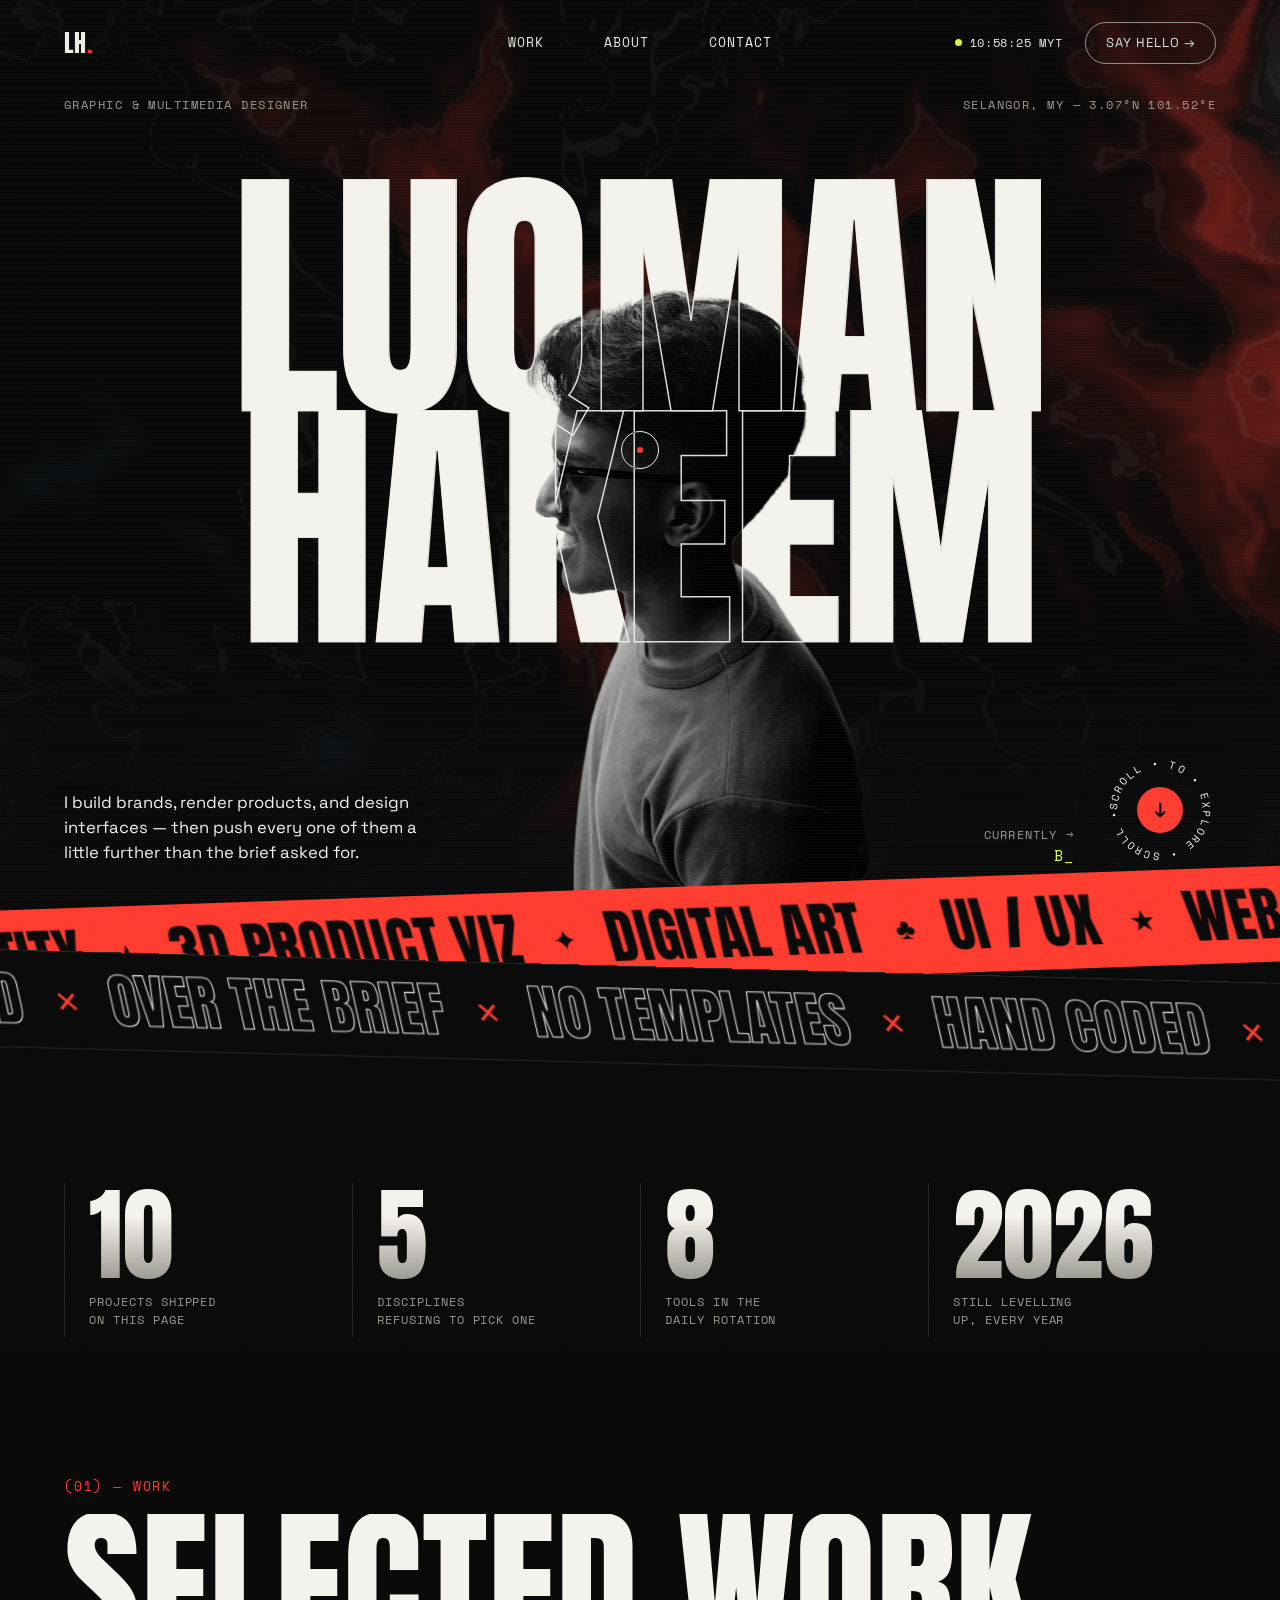
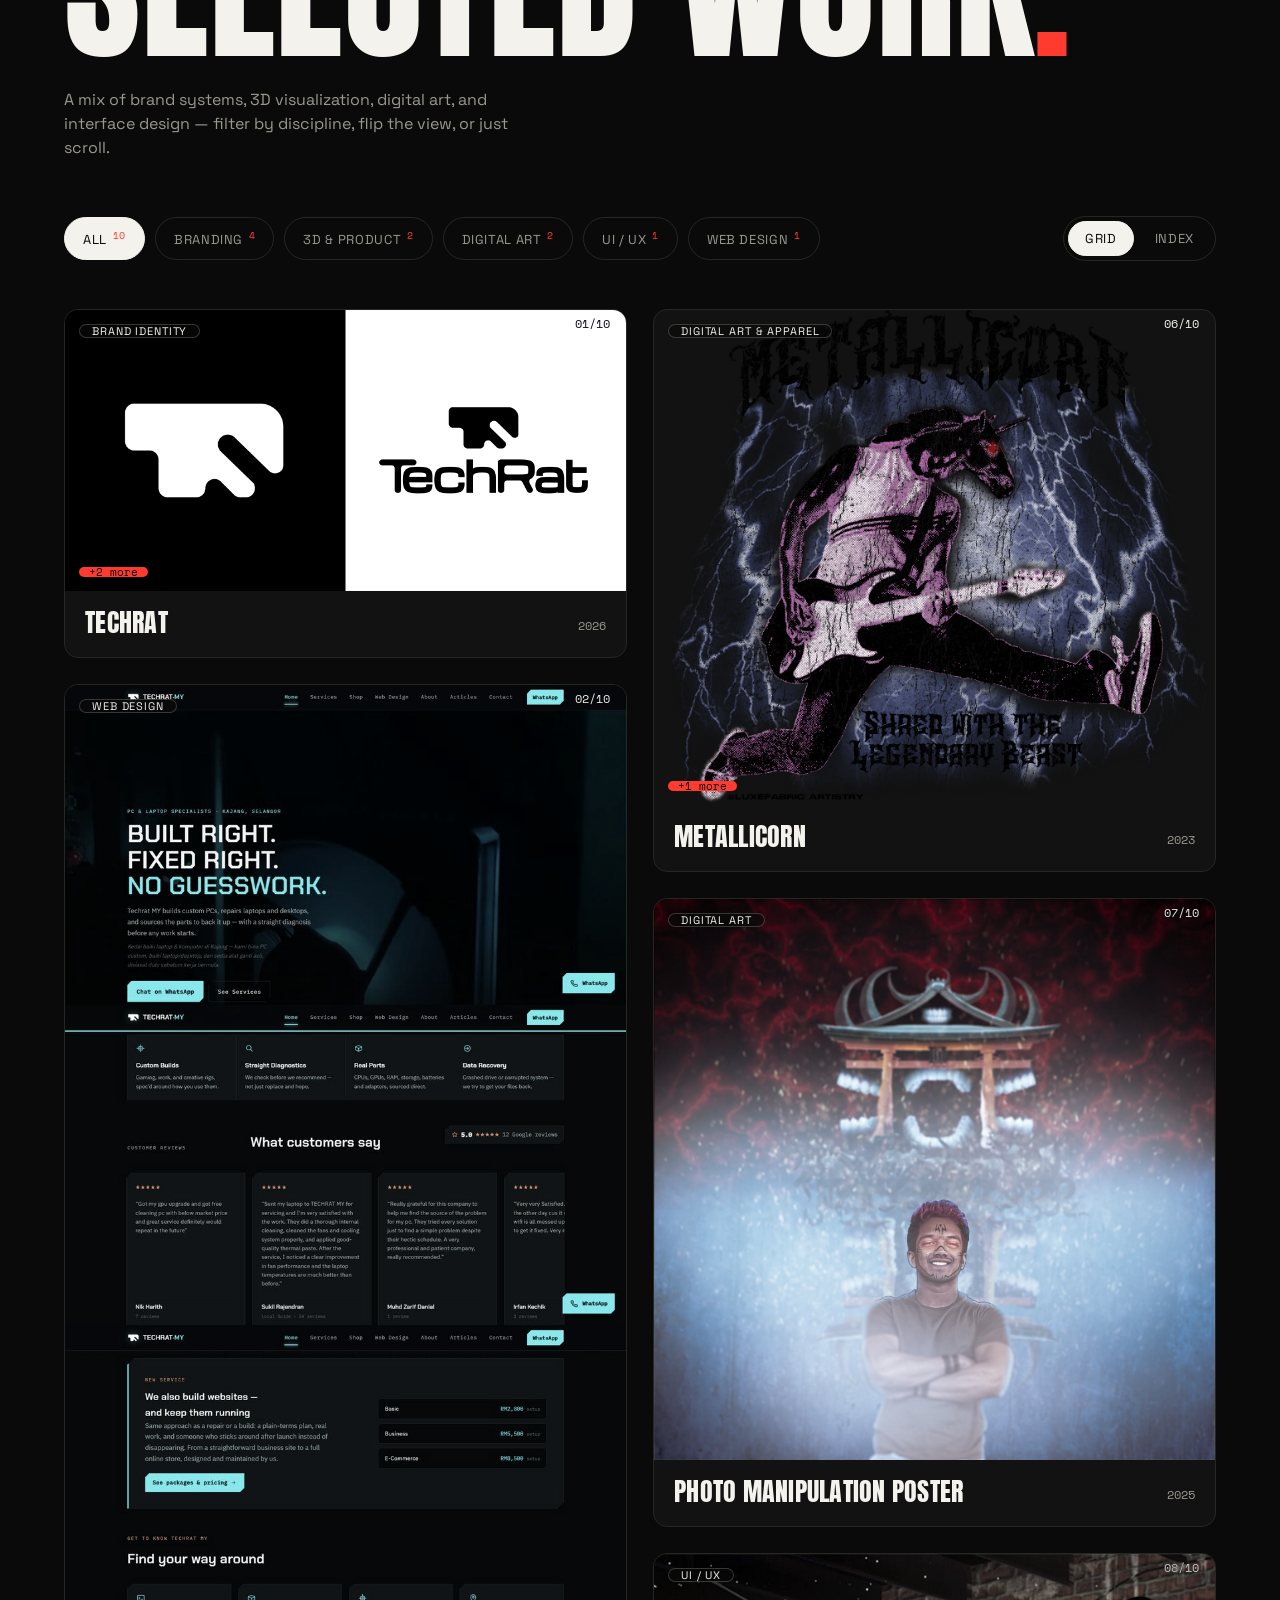
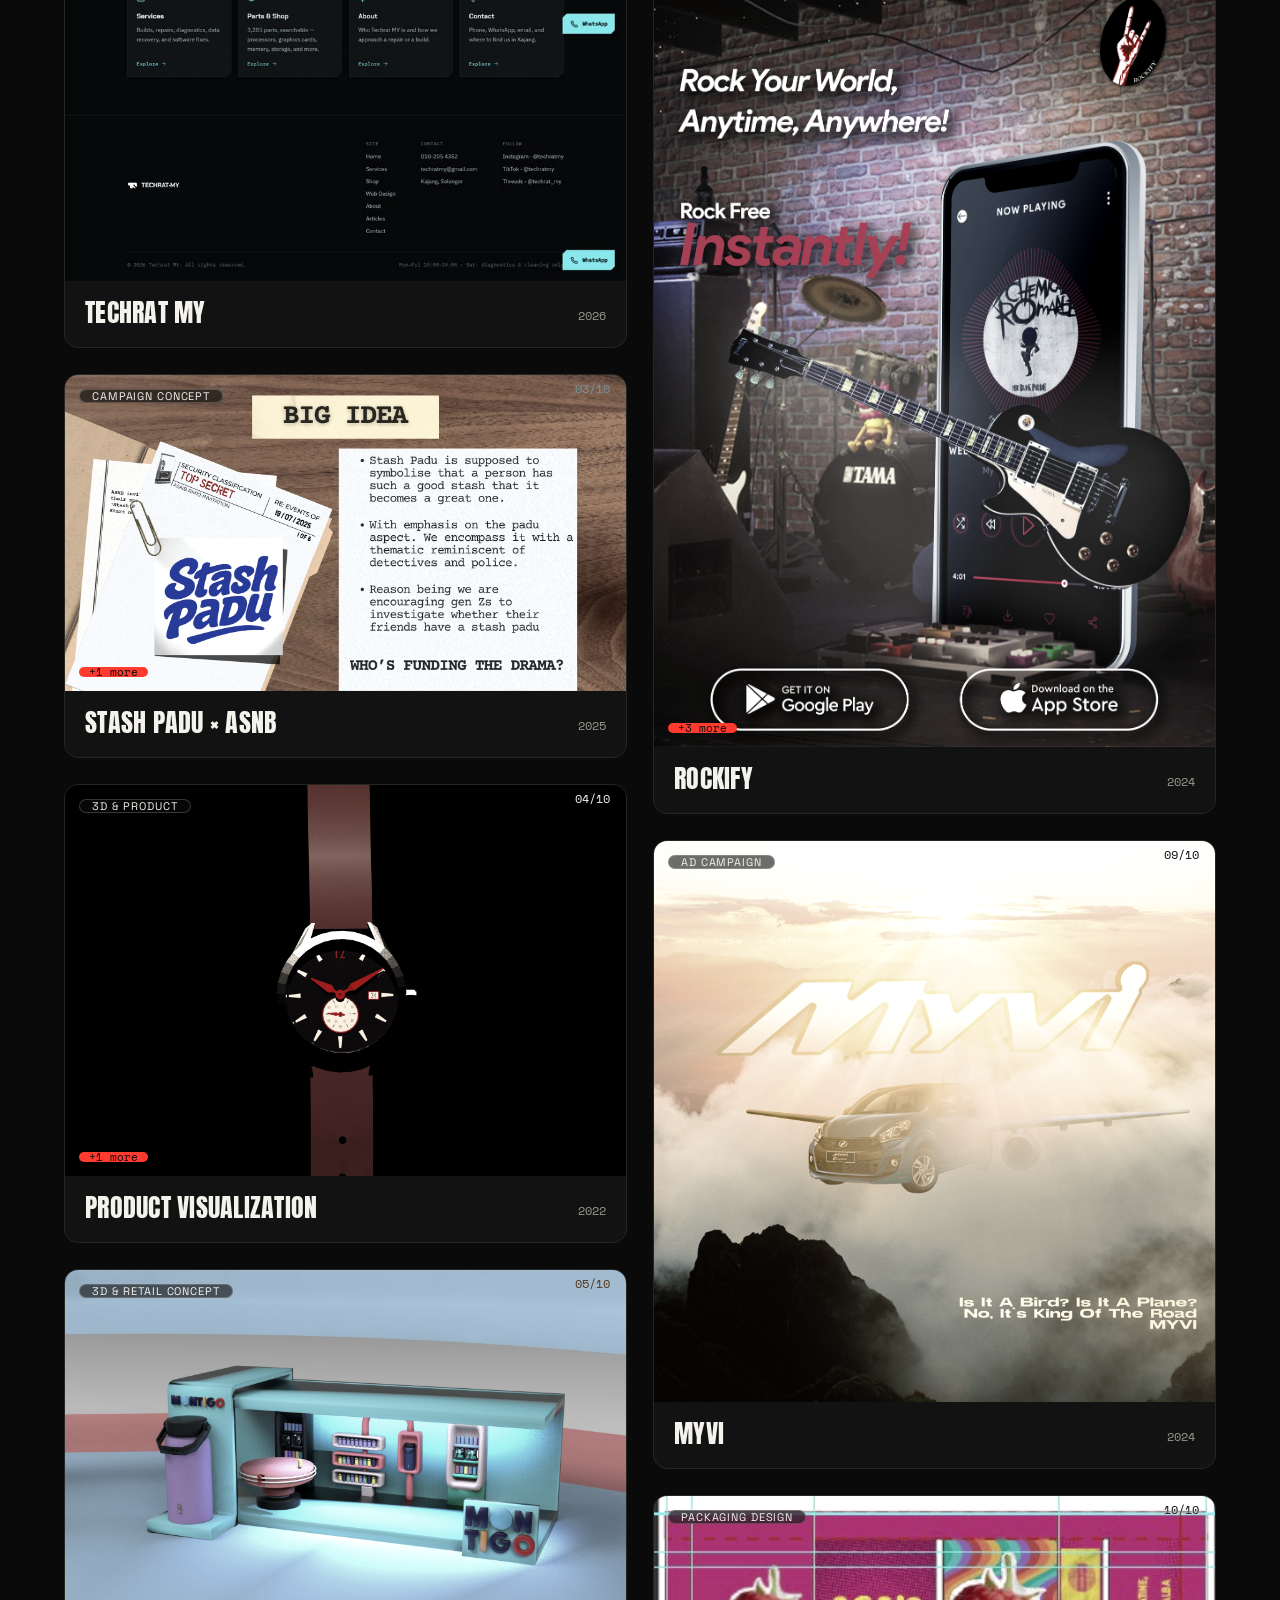
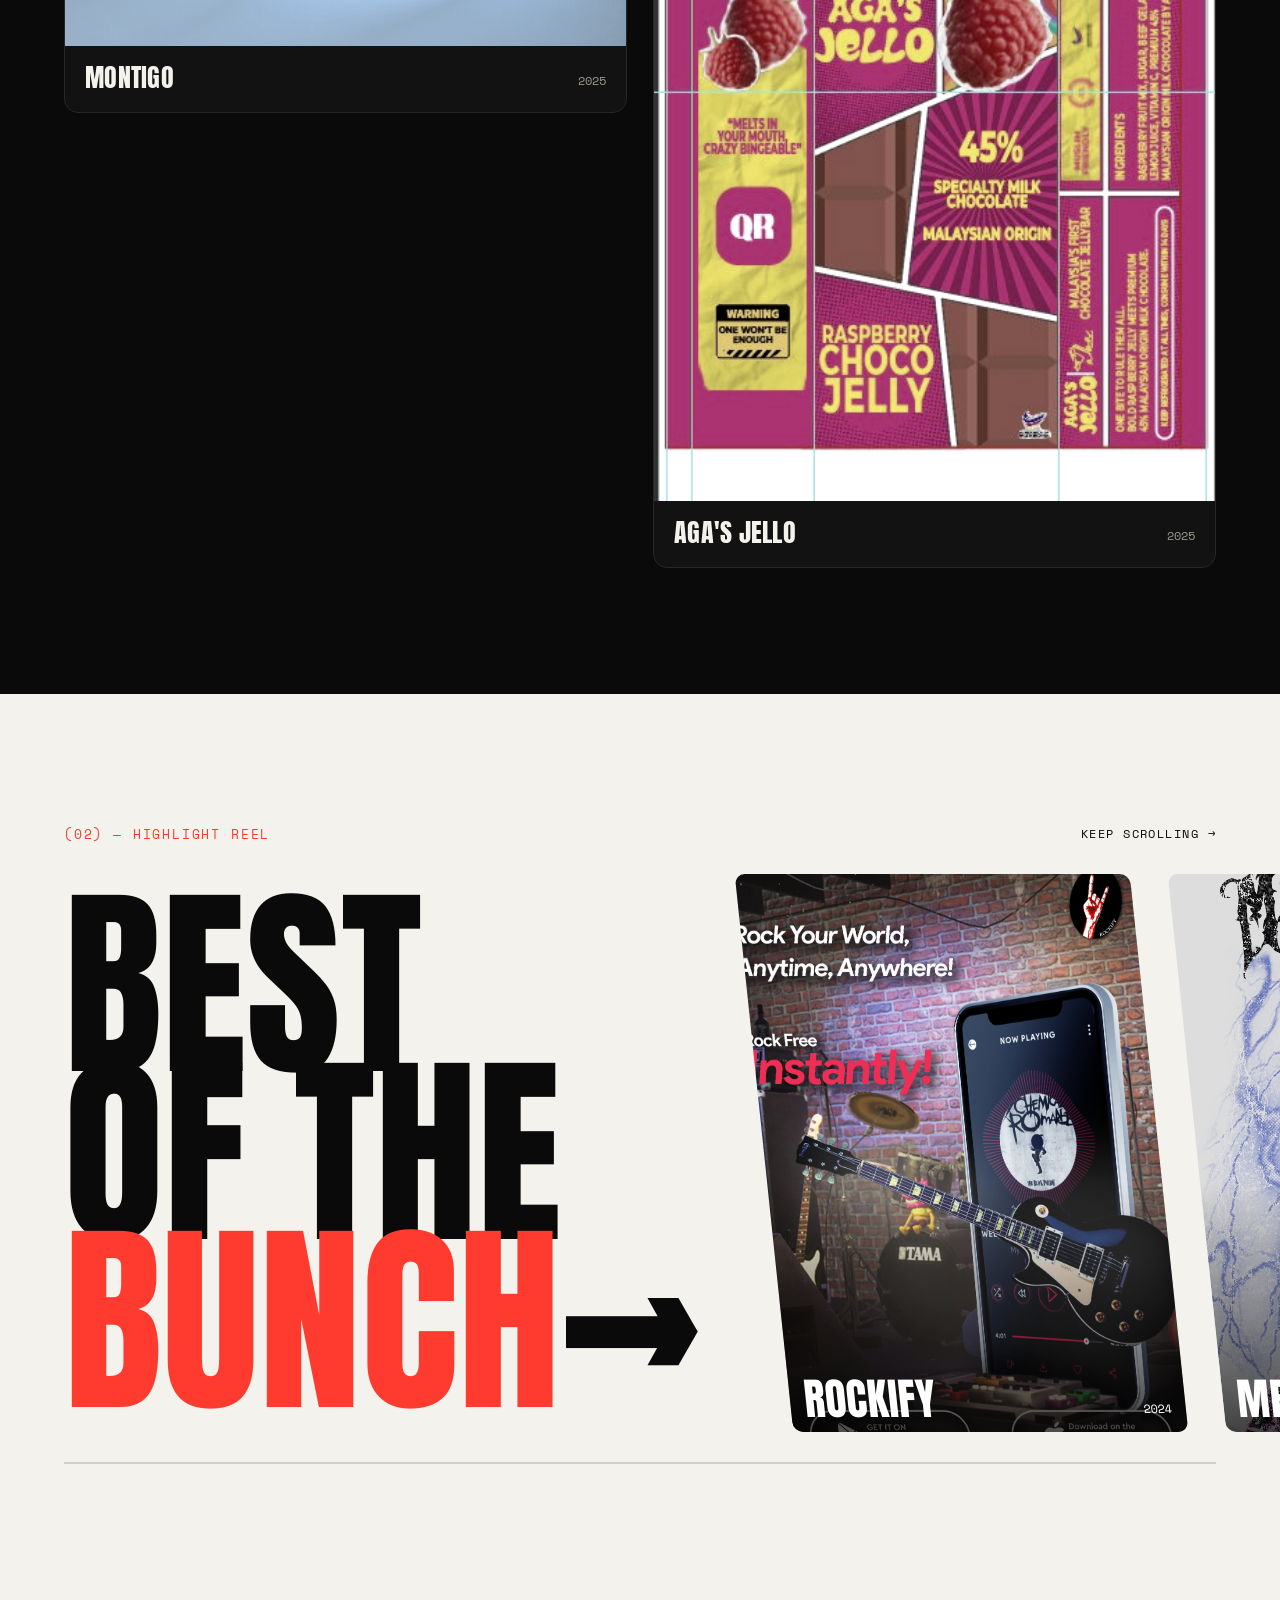
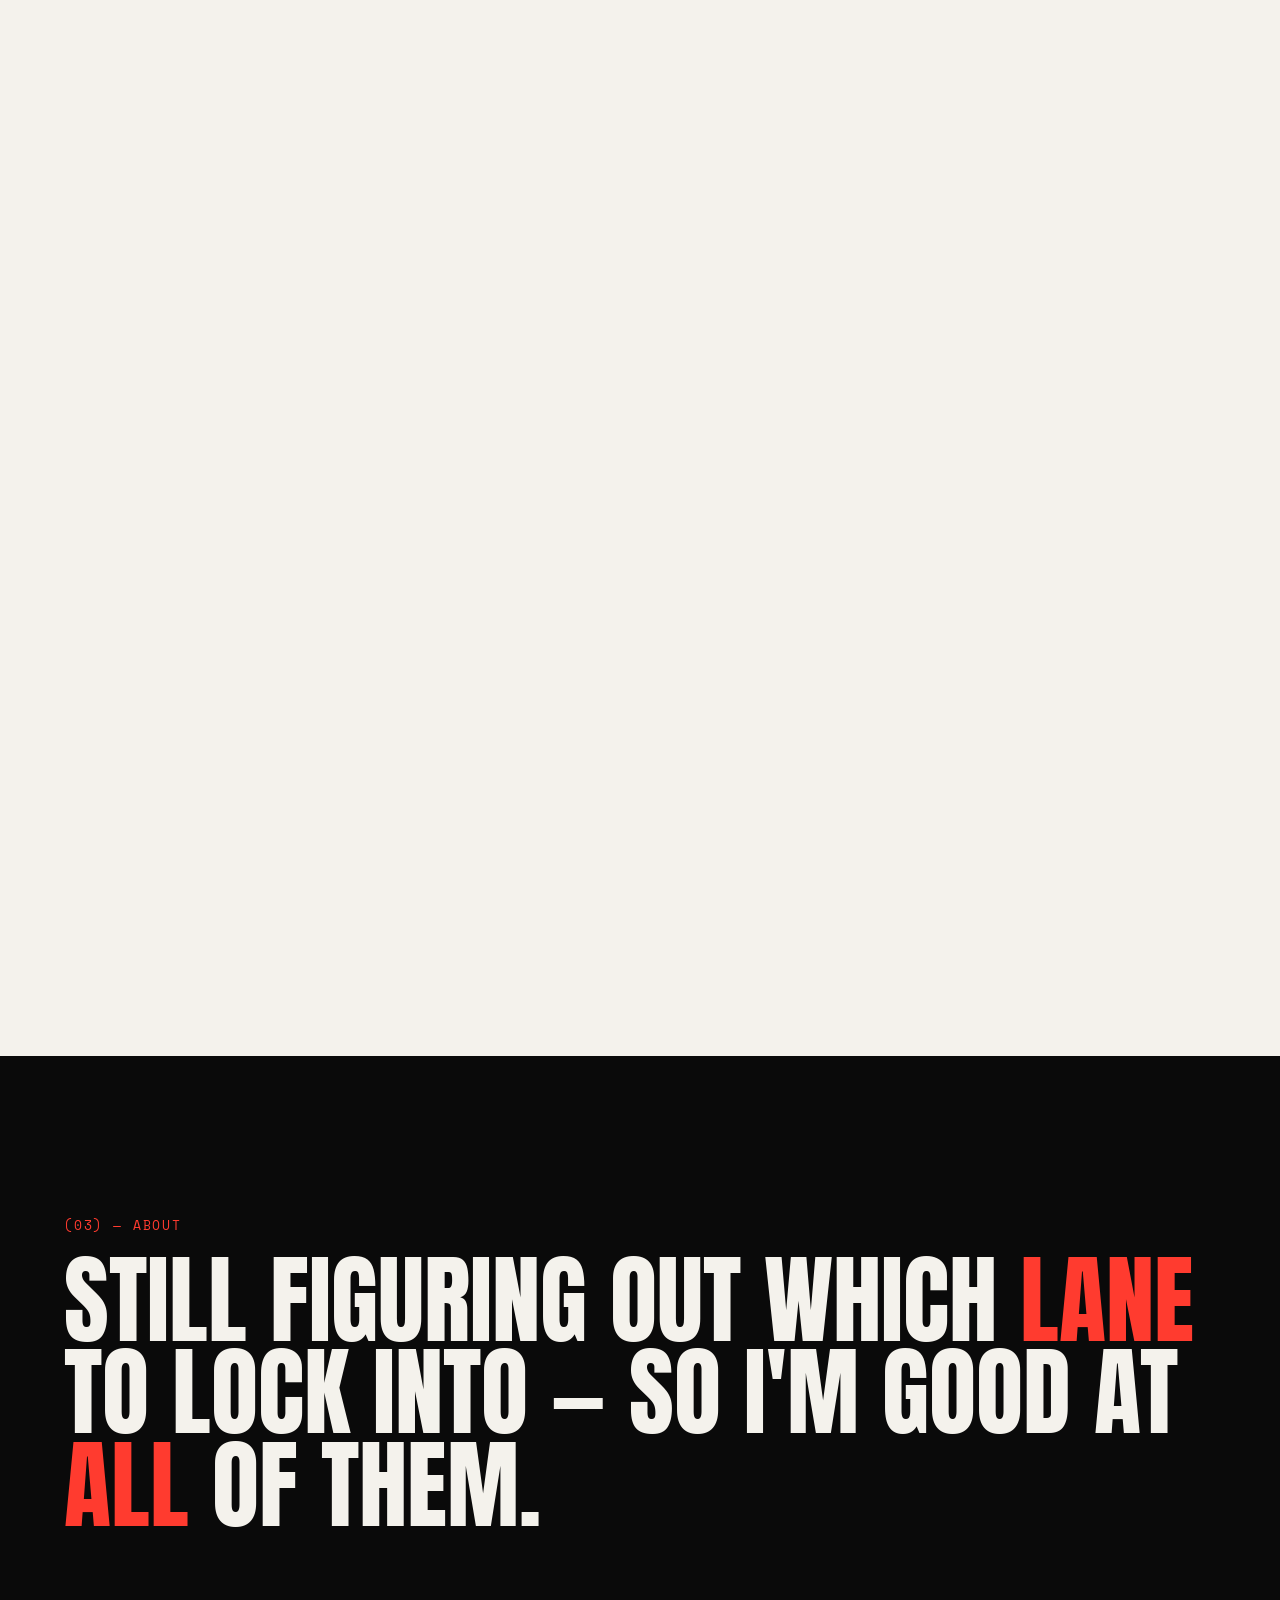
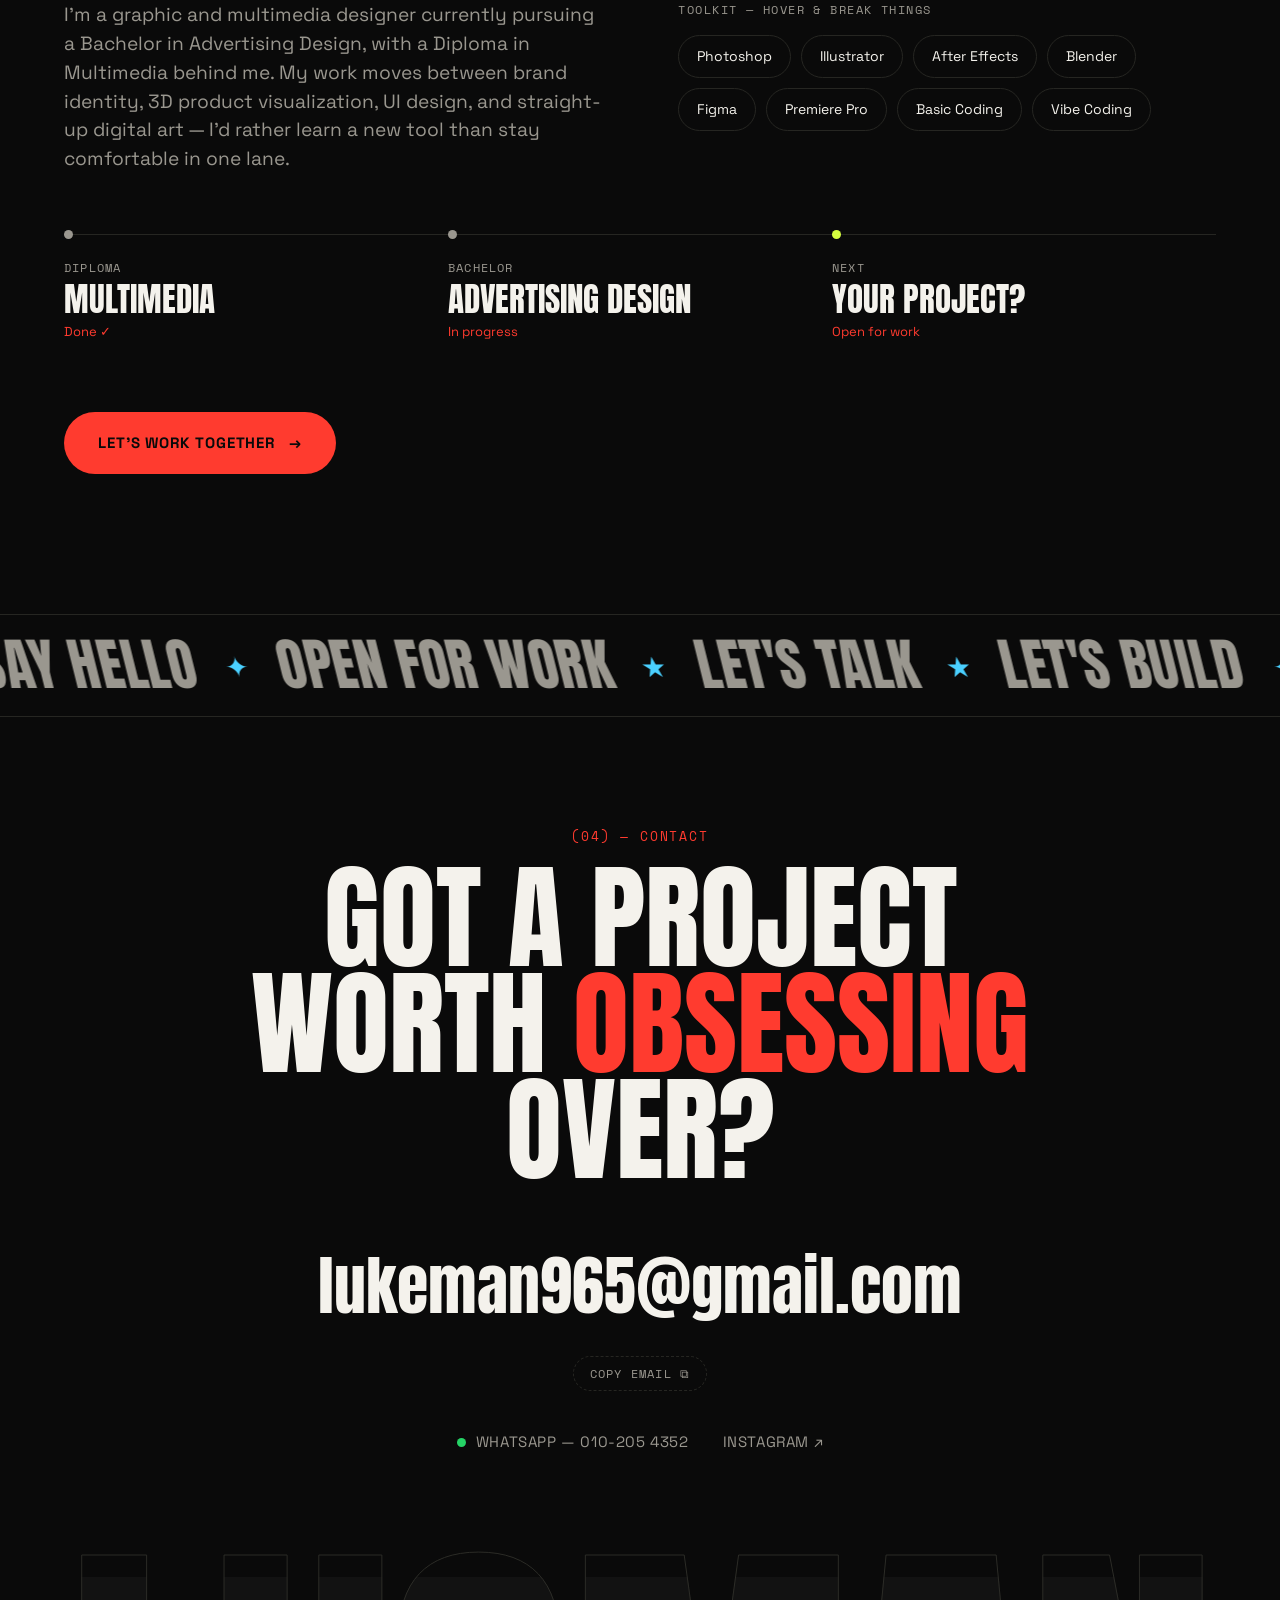
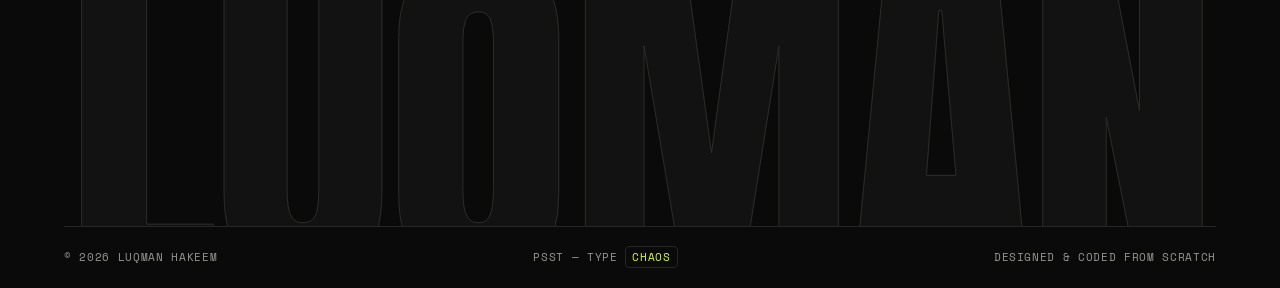
==== commit 9b5fba9b: "Amp up the portfolio: WebGL hero, kinetic type, reel, index view, chaos mode Co-Authored-By: Claude " ====
--- a/index.html
+++ b/index.html
@@ -5,11 +5,12 @@
 <meta name="viewport" content="width=device-width, initial-scale=1.0">
 <title>Luqman Hakeem — Graphic &amp; Multimedia Designer</title>
 <meta name="description" content="Portfolio of Luqman Hakeem — brand identity, 3D product visualization, digital art, UI design and web design.">
+<meta name="theme-color" content="#0a0a0a">
 <link rel="icon" href="data:image/svg+xml,%3Csvg xmlns='http://www.w3.org/2000/svg' viewBox='0 0 100 100'%3E%3Crect width='100' height='100' rx='20' fill='%230a0a0a'/%3E%3Ctext x='50' y='68' font-family='Arial Black,sans-serif' font-size='56' font-weight='900' fill='%23ff3b2f' text-anchor='middle'%3ELH%3C/text%3E%3C/svg%3E">
 
 <link rel="preconnect" href="https://fonts.googleapis.com">
 <link rel="preconnect" href="https://fonts.gstatic.com" crossorigin>
-<link href="https://fonts.googleapis.com/css2?family=Anton&family=Space+Grotesk:wght@400;500;600;700&display=swap" rel="stylesheet">
+<link href="https://fonts.googleapis.com/css2?family=Anton&family=Space+Grotesk:wght@400;500;600;700&family=Space+Mono:wght@400;700&display=swap" rel="stylesheet">
 
 <link rel="stylesheet" href="css/style.css">
 </head>
@@ -17,32 +18,45 @@
 
 <!-- ============ LOADER ============ -->
 <div class="loader" id="loader" aria-hidden="true">
-  <div class="loader__mark">LH</div>
-  <div class="loader__count" id="loaderCount">0</div>
+  <div class="loader__grid"></div>
+  <div class="loader__top">
+    <span>LH/PORTFOLIO</span>
+    <span id="loaderStatus">BOOTING</span>
+  </div>
+  <div class="loader__count"><span id="loaderCount">000</span><i>%</i></div>
   <div class="loader__bar"><span id="loaderBar"></span></div>
-</div>
-
-<!-- ============ GRAIN OVERLAY ============ -->
+  <div class="loader__shutter"><span></span><span></span><span></span><span></span><span></span></div>
+</div>
+
+<!-- ============ FX LAYERS ============ -->
 <div class="grain" aria-hidden="true"></div>
+<div class="scanlines" aria-hidden="true"></div>
 
 <!-- ============ CUSTOM CURSOR ============ -->
 <div class="cursor" id="cursor" aria-hidden="true">
-  <div class="cursor__dot"></div>
-  <div class="cursor__ring"></div>
-</div>
+  <div class="cursor__ring"><span class="cursor__label" id="cursorLabel">VIEW</span></div>
+</div>
+<div class="cursor-dot" id="cursorDot" aria-hidden="true"></div>
+<canvas class="trail" id="trail" aria-hidden="true"></canvas>
+
+<!-- floating preview for the list view -->
+<div class="hover-preview" id="hoverPreview" aria-hidden="true"><img alt=""></div>
 
 <!-- ============ SCROLL PROGRESS ============ -->
 <div class="progress" id="progress" aria-hidden="true"></div>
 
 <!-- ============ NAV ============ -->
 <header class="nav" id="nav">
-  <a href="#top" class="nav__logo" data-hover>LH<span>.</span></a>
+  <a href="#top" class="nav__logo" data-hover data-magnetic>LH<span>.</span></a>
   <nav class="nav__links">
-    <a href="#work" data-hover>Work</a>
-    <a href="#about" data-hover>About</a>
-    <a href="#contact" data-hover>Contact</a>
+    <a href="#work" data-hover data-scramble>Work</a>
+    <a href="#about" data-hover data-scramble>About</a>
+    <a href="#contact" data-hover data-scramble>Contact</a>
   </nav>
-  <a href="mailto:lukeman965@gmail.com" class="nav__cta" data-hover>Say hello →</a>
+  <div class="nav__right">
+    <span class="nav__clock" title="Local time in Selangor"><i></i><span id="clock">--:--:--</span> MYT</span>
+    <a href="mailto:lukeman965@gmail.com" class="nav__cta" data-hover data-magnetic><span>Say hello →</span></a>
+  </div>
   <button class="nav__burger" id="burger" aria-label="Toggle menu">
     <span></span><span></span>
   </button>
@@ -50,50 +64,62 @@
 
 <!-- ============ MOBILE MENU ============ -->
 <div class="mobile-menu" id="mobileMenu">
-  <a href="#work" data-hover>Work</a>
-  <a href="#about" data-hover>About</a>
-  <a href="#contact" data-hover>Contact</a>
-  <a href="mailto:lukeman965@gmail.com" data-hover>Say hello</a>
+  <a href="#work"><small>01</small>Work</a>
+  <a href="#about"><small>02</small>About</a>
+  <a href="#contact"><small>03</small>Contact</a>
+  <a href="mailto:lukeman965@gmail.com"><small>04</small>Say hello</a>
 </div>
 
 <main id="top">
 
   <!-- ============ HERO ============ -->
-  <section class="hero">
-    <div class="hero__bg-text" aria-hidden="true">
-      <span>DESIGN</span><span>DESIGN</span><span>DESIGN</span>
-    </div>
-
-    <div class="hero__inner">
-      <div class="hero__content">
-        <p class="hero__eyebrow reveal-line"><span>Graphic &amp; Multimedia Designer — Based in Selangor, Malaysia</span></p>
-
-        <h1 class="hero__title">
-          <span class="line" data-speed="0.15"><span class="word">LUQMAN</span></span>
-          <span class="line" data-speed="0.3"><span class="word glitch" data-text="HAKEEM">HAKEEM</span></span>
-        </h1>
-
-        <p class="hero__desc reveal-line">
-          <span>I build brands, render products, and design interfaces —
-          then push every one of them a little further than the brief asked for.</span>
-        </p>
-
-        <a href="#work" class="hero__scroll" data-hover>
-          <span>Scroll to explore</span>
-          <i></i>
-        </a>
-      </div>
-
-      <div class="hero__media reveal">
-        <img src="assets/img/photo-portrait-luqman.png" alt="Portrait of Luqman Hakeem" loading="lazy">
-        <div class="hero__media-frame" aria-hidden="true"></div>
-      </div>
+  <section class="hero" id="hero">
+    <canvas class="hero__gl" id="heroGL" aria-hidden="true"></canvas>
+    <div class="hero__vignette" aria-hidden="true"></div>
+
+    <div class="hero__meta hero__meta--tl reveal-line"><span>Graphic &amp; Multimedia Designer</span></div>
+    <div class="hero__meta hero__meta--tr reveal-line"><span>Selangor, MY — 3.07°N 101.52°E</span></div>
+
+    <div class="hero__stage">
+      <h1 class="hero__name hero__name--back" aria-label="Luqman Hakeem">
+        <span class="hero__row" data-split>LUQMAN</span>
+        <span class="hero__row" data-split>HAKEEM</span>
+      </h1>
+
+      <div class="hero__portrait" id="portrait">
+        <img src="assets/img/photo-portrait-luqman.png" alt="Portrait of Luqman Hakeem">
+        <img class="hero__portrait-r" src="assets/img/photo-portrait-luqman.png" alt="" aria-hidden="true">
+        <img class="hero__portrait-c" src="assets/img/photo-portrait-luqman.png" alt="" aria-hidden="true">
+      </div>
+
+      <div class="hero__name hero__name--front" aria-hidden="true">
+        <span class="hero__row">LUQMAN</span>
+        <span class="hero__row">HAKEEM</span>
+      </div>
+    </div>
+
+    <div class="hero__bottom">
+      <p class="hero__desc reveal-line">
+        <span>I build brands, render products, and design interfaces —
+        then push every one of them a little further than the brief asked for.</span>
+      </p>
+      <div class="hero__roles reveal-line">
+        <span>Currently →</span>
+        <span class="hero__role" id="role">Brand Identity</span>
+      </div>
+      <a href="#work" class="hero__scroll" data-hover data-magnetic>
+        <svg viewBox="0 0 100 100" aria-hidden="true">
+          <defs><path id="circ" d="M50,50 m-38,0 a38,38 0 1,1 76,0 a38,38 0 1,1 -76,0"/></defs>
+          <text><textPath href="#circ">SCROLL • TO • EXPLORE • SCROLL • TO • EXPLORE •</textPath></text>
+        </svg>
+        <i>↓</i>
+      </a>
     </div>
   </section>
 
   <!-- ============ MARQUEE ============ -->
-  <div class="marquee" aria-hidden="true">
-    <div class="marquee__track" data-marquee>
+  <div class="marquee marquee--tilt" aria-hidden="true">
+    <div class="marquee__track" data-marquee data-speed="1">
       <span>BRAND IDENTITY</span><span>★</span>
       <span>3D PRODUCT VIZ</span><span>✦</span>
       <span>DIGITAL ART</span><span>♣</span>
@@ -102,35 +128,71 @@
       <span>ART DIRECTION</span><span>♣</span>
     </div>
   </div>
+  <div class="marquee marquee--tilt-r marquee--outline" aria-hidden="true">
+    <div class="marquee__track" data-marquee data-speed="-1">
+      <span>NO TEMPLATES</span><span>✕</span>
+      <span>HAND CODED</span><span>✕</span>
+      <span>PIXEL OBSESSED</span><span>✕</span>
+      <span>OVER THE BRIEF</span><span>✕</span>
+    </div>
+  </div>
+
+  <!-- ============ STATS ============ -->
+  <section class="stats">
+    <div class="stat reveal"><b data-count="10">0</b><span>Projects shipped<br>on this page</span></div>
+    <div class="stat reveal"><b data-count="5">0</b><span>Disciplines<br>refusing to pick one</span></div>
+    <div class="stat reveal"><b data-count="8">0</b><span>Tools in the<br>daily rotation</span></div>
+    <div class="stat reveal"><b data-count="2026" data-from="2019">0</b><span>Still levelling<br>up, every year</span></div>
+  </section>
 
   <!-- ============ WORK ============ -->
   <section class="work" id="work">
-    <div class="section-head reveal">
-      <h2 class="section-title">SELECTED<br>WORK<span class="accent">.</span></h2>
-      <p class="section-sub">A mix of brand systems, 3D visualization, digital art, and interface design —
-        filter by discipline or just scroll.</p>
-    </div>
-
-    <div class="filters reveal" id="filters">
-      <button class="filter active" data-filter="all" data-hover>All</button>
-      <button class="filter" data-filter="branding" data-hover>Branding</button>
-      <button class="filter" data-filter="3d" data-hover>3D &amp; Product</button>
-      <button class="filter" data-filter="art" data-hover>Digital Art</button>
-      <button class="filter" data-filter="ui" data-hover>UI / UX</button>
-      <button class="filter" data-filter="web" data-hover>Web Design</button>
+    <div class="section-head">
+      <p class="section-eyebrow reveal">(01) — Work</p>
+      <h2 class="section-title" data-split-words>SELECTED WORK<span class="accent">.</span></h2>
+      <p class="section-sub reveal">A mix of brand systems, 3D visualization, digital art, and interface design —
+        filter by discipline, flip the view, or just scroll.</p>
+    </div>
+
+    <div class="work__bar reveal">
+      <div class="filters" id="filters">
+        <button class="filter active" data-filter="all" data-hover>All <sup></sup></button>
+        <button class="filter" data-filter="branding" data-hover>Branding <sup></sup></button>
+        <button class="filter" data-filter="3d" data-hover>3D &amp; Product <sup></sup></button>
+        <button class="filter" data-filter="art" data-hover>Digital Art <sup></sup></button>
+        <button class="filter" data-filter="ui" data-hover>UI / UX <sup></sup></button>
+        <button class="filter" data-filter="web" data-hover>Web Design <sup></sup></button>
+      </div>
+      <div class="view-toggle" role="group" aria-label="Layout">
+        <button class="view-btn active" data-view="grid" data-hover>Grid</button>
+        <button class="view-btn" data-view="list" data-hover>Index</button>
+      </div>
     </div>
 
     <div class="grid" id="grid"><!-- injected by script.js --></div>
+    <ol class="index-list" id="indexList" hidden><!-- injected by script.js --></ol>
+  </section>
+
+  <!-- ============ HORIZONTAL REEL ============ -->
+  <section class="reel" id="reel" aria-label="Highlight reel">
+    <div class="reel__sticky">
+      <div class="reel__head">
+        <p class="section-eyebrow">(02) — Highlight reel</p>
+        <p class="reel__hint">Keep scrolling →</p>
+      </div>
+      <div class="reel__track" id="reelTrack"><!-- injected --></div>
+      <div class="reel__bar"><span id="reelBar"></span></div>
+    </div>
   </section>
 
   <!-- ============ ABOUT ============ -->
   <section class="about" id="about">
-    <div class="about__body">
-      <p class="section-eyebrow reveal">About</p>
-      <h2 class="about__title reveal">
-        Still figuring out<br>which lane to lock into<span class="accent">—</span><br>
-        so I'm good at all of them.
-      </h2>
+    <p class="section-eyebrow reveal">(03) — About</p>
+    <h2 class="about__title" data-scroll-fill>
+      Still figuring out which lane to lock into — so I'm good at all of them.
+    </h2>
+
+    <div class="about__cols">
       <p class="about__text reveal">
         <!-- EDIT ME: replace with your own bio -->
         I'm a graphic and multimedia designer currently pursuing a Bachelor in Advertising Design,
@@ -140,28 +202,34 @@
       </p>
 
       <div class="about__skills reveal">
-        <p class="about__skills-label">Tools</p>
-        <ul class="skills-list">
+        <p class="about__skills-label">Toolkit — hover &amp; break things</p>
+        <ul class="skills-list" id="skills">
           <!-- EDIT ME: update with your actual tool list -->
-          <li>Photoshop</li>
-          <li>Illustrator</li>
-          <li>After Effects</li>
-          <li>Blender</li>
-          <li>Figma</li>
-          <li>Premiere Pro</li>
-          <li>Basic Coding</li>
-          <li>Vibe Coding</li>
+          <li data-hover>Photoshop</li>
+          <li data-hover>Illustrator</li>
+          <li data-hover>After Effects</li>
+          <li data-hover>Blender</li>
+          <li data-hover>Figma</li>
+          <li data-hover>Premiere Pro</li>
+          <li data-hover>Basic Coding</li>
+          <li data-hover>Vibe Coding</li>
         </ul>
       </div>
-
-      <a href="#contact" class="btn reveal" data-hover>Let's work together</a>
-    </div>
+    </div>
+
+    <div class="timeline reveal">
+      <div class="timeline__item"><span>Diploma</span><b>Multimedia</b><i>Done ✓</i></div>
+      <div class="timeline__item"><span>Bachelor</span><b>Advertising Design</b><i>In progress</i></div>
+      <div class="timeline__item"><span>Next</span><b>Your project?</b><i>Open for work</i></div>
+    </div>
+
+    <a href="#contact" class="btn reveal" data-hover data-magnetic><span>Let's work together</span><i>→</i></a>
   </section>
 
   <!-- ============ CONTACT ============ -->
   <section class="contact" id="contact">
     <div class="contact__marquee" aria-hidden="true">
-      <div class="marquee__track marquee__track--reverse" data-marquee>
+      <div class="marquee__track" data-marquee data-speed="-1.3">
         <span>LET'S TALK</span><span>★</span>
         <span>LET'S BUILD</span><span>✦</span>
         <span>LET'S CREATE</span><span>★</span>
@@ -170,23 +238,32 @@
       </div>
     </div>
 
+    <p class="section-eyebrow reveal">(04) — Contact</p>
     <h2 class="contact__title reveal">
       GOT A PROJECT<br>
       WORTH <span class="glitch" data-text="OBSESSING">OBSESSING</span><br>
       OVER?
     </h2>
 
-    <a href="mailto:lukeman965@gmail.com" class="contact__email reveal" data-hover>lukeman965@gmail.com</a>
-    <a href="https://wa.me/60102054352" target="_blank" rel="noopener" class="contact__whatsapp reveal" data-hover>
-      <span class="contact__whatsapp-dot" aria-hidden="true"></span> WhatsApp — 010-205 4352
+    <a href="mailto:lukeman965@gmail.com" class="contact__email reveal" data-hover data-magnetic id="email">
+      <span>lukeman965@gmail.com</span>
     </a>
-
-    <div class="contact__links reveal">
-      <a href="https://instagram.com/sugarbrownluke" target="_blank" rel="noopener" data-hover>Instagram ↗</a>
+    <button class="contact__copy reveal" id="copyEmail" data-hover>Copy email ⧉</button>
+
+    <div class="contact__row reveal">
+      <a href="https://wa.me/60102054352" target="_blank" rel="noopener" class="contact__whatsapp" data-hover>
+        <span class="contact__whatsapp-dot" aria-hidden="true"></span> WhatsApp — 010-205 4352
+      </a>
+      <a href="https://instagram.com/sugarbrownluke" target="_blank" rel="noopener" class="contact__ig" data-hover>Instagram ↗</a>
+    </div>
+
+    <div class="bigname" id="bigname" aria-hidden="true">
+      <span>LUQMAN</span>
     </div>
 
     <footer class="footer">
       <span>© <span id="year"></span> Luqman Hakeem</span>
+      <span class="footer__egg">Psst — type <kbd>chaos</kbd></span>
       <span>Designed &amp; coded from scratch</span>
     </footer>
   </section>
@@ -194,19 +271,23 @@
 </main>
 
 <!-- ============ LIGHTBOX ============ -->
-<div class="lightbox" id="lightbox">
+<div class="lightbox" id="lightbox" role="dialog" aria-modal="true" aria-labelledby="lightboxTitle">
   <button class="lightbox__close" id="lightboxClose" aria-label="Close" data-hover>✕</button>
   <button class="lightbox__nav lightbox__nav--prev" id="lightboxPrev" aria-label="Previous image" data-hover>‹</button>
   <button class="lightbox__nav lightbox__nav--next" id="lightboxNext" aria-label="Next image" data-hover>›</button>
   <div class="lightbox__inner">
-    <img id="lightboxImg" src="" alt="">
+    <div class="lightbox__media"><img id="lightboxImg" src="" alt=""></div>
     <div class="lightbox__info">
       <p class="lightbox__cat" id="lightboxCat"></p>
       <h3 id="lightboxTitle"></h3>
       <p id="lightboxDesc"></p>
-    </div>
-  </div>
-</div>
+      <div class="lightbox__dots" id="lightboxDots"></div>
+    </div>
+  </div>
+</div>
+
+<!-- ============ CHAOS TOAST ============ -->
+<div class="toast" id="toast" role="status" aria-live="polite"></div>
 
 <script src="js/script.js"></script>
 </body>
--- a/css/style.css
+++ b/css/style.css
@@ -1,26 +1,30 @@
 /* =========================================================
-   LUQMAN HAKEEM — PORTFOLIO
-   A dark, kinetic, code-driven single page portfolio.
-   No frameworks. Edit the CSS variables below to re-skin.
+   LUQMAN HAKEEM — PORTFOLIO (AMPED)
+   Dark, kinetic, hand-coded. No frameworks.
+   Edit the CSS variables below to re-skin everything.
    ========================================================= */
 
 :root{
   --bg: #0a0a0a;
-  --bg-alt: #111111;
+  --bg-alt: #121212;
   --fg: #f4f2ec;
   --fg-dim: #9a978f;
   --line: #262622;
   --accent: #ff3b2f;      /* hot red */
   --accent-2: #4ad0ff;    /* electric cyan */
-  --accent-3: #d6ff3f;    /* acid lime, used sparingly */
+  --accent-3: #d6ff3f;    /* acid lime */
   --radius: 14px;
   --ease: cubic-bezier(.16,.84,.24,1);
-  --container: 1360px;
+  --ease-io: cubic-bezier(.76,0,.24,1);
+  --container: 1440px;
+  --gutter: clamp(20px,5vw,64px);
   --font-display: 'Anton', 'Arial Narrow Bold', 'Helvetica Neue', Impact, sans-serif;
+  --font-mono: 'Space Mono', ui-monospace, Menlo, monospace;
+  --skew: 0deg;           /* driven by scroll velocity in JS */
 }
 
 *,*::before,*::after{ box-sizing: border-box; }
-html{ scroll-behavior: smooth; background: var(--bg); }
+html{ background: var(--bg); overflow-x: clip; }
 body{
   margin:0;
   background: var(--bg);
@@ -28,42 +32,51 @@
   font-family: 'Space Grotesk', -apple-system, BlinkMacSystemFont, sans-serif;
   font-size: 16px;
   line-height: 1.5;
-  overflow-x: hidden;
+  overflow-x: clip;
   -webkit-font-smoothing: antialiased;
 }
+body.is-loading{ overflow: hidden; }
 img{ max-width:100%; display:block; }
 a{ color: inherit; text-decoration: none; }
-ul{ list-style:none; margin:0; padding:0; }
-button{ font-family: inherit; cursor:pointer; background:none; border:none; color:inherit; }
+ul, ol{ list-style:none; margin:0; padding:0; }
+button{ font-family: inherit; cursor:pointer; background:none; border:none; color:inherit; padding:0; }
 ::selection{ background: var(--accent); color:#0a0a0a; }
+:focus-visible{ outline: 2px solid var(--accent-2); outline-offset: 4px; border-radius: 4px; }
 
 .accent{ color: var(--accent); }
 
-/* ---------- utility: reveal-on-scroll ---------- */
-.reveal, .reveal-line, .hero__media{
+/* ---------- reveal-on-scroll ---------- */
+.reveal, .reveal-line{
   opacity: 0;
-  transform: translateY(28px);
-  transition: opacity .9s var(--ease), transform .9s var(--ease);
-}
-.reveal.in, .reveal-line.in, .hero__media.in{
-  opacity: 1;
-  transform: translateY(0);
-}
+  transform: translateY(34px);
+  transition: opacity 1s var(--ease), transform 1s var(--ease);
+}
+.reveal.in, .reveal-line.in{ opacity: 1; transform: none; }
 .reveal-line span{ display:inline-block; }
 
-/* =========================================================
-   GRAIN OVERLAY
+/* split letters/words (built by JS) */
+.char, .sw{ display:inline-block; will-change: transform; }
+.sw-wrap{ display:inline-block; overflow:hidden; vertical-align: top; padding-bottom: .04em; }
+.sw{ transform: translateY(105%) rotate(6deg); transition: transform 1.1s var(--ease); }
+.in .sw{ transform: none; }
+
+/* =========================================================
+   FX LAYERS
    ========================================================= */
 .grain{
-  position: fixed; inset: 0; z-index: 9998; pointer-events: none;
-  opacity: .05; mix-blend-mode: overlay;
-  background-image: url("data:image/svg+xml,%3Csvg xmlns='http://www.w3.org/2000/svg' width='120' height='120'%3E%3Cfilter id='n'%3E%3CfeTurbulence type='fractalNoise' baseFrequency='0.9' numOctaves='2' stitchTiles='stitch'/%3E%3C/filter%3E%3Crect width='100%25' height='100%25' filter='url(%23n)'/%3E%3C/svg%3E");
-  animation: grain 1s steps(4) infinite;
+  position: fixed; inset: -50%; z-index: 9990; pointer-events: none;
+  opacity: .07; mix-blend-mode: overlay;
+  background-image: url("data:image/svg+xml,%3Csvg xmlns='http://www.w3.org/2000/svg' width='160' height='160'%3E%3Cfilter id='n'%3E%3CfeTurbulence type='fractalNoise' baseFrequency='0.85' numOctaves='2' stitchTiles='stitch'/%3E%3C/filter%3E%3Crect width='100%25' height='100%25' filter='url(%23n)'/%3E%3C/svg%3E");
+  animation: grain .9s steps(5) infinite;
 }
 @keyframes grain{
-  0%{ transform: translate(0,0); } 25%{ transform: translate(-2%,-1%); }
-  50%{ transform: translate(1%,2%); } 75%{ transform: translate(-1%,1%); }
-  100%{ transform: translate(0,0); }
+  0%{ transform: translate(0,0); } 20%{ transform: translate(-3%,-2%); }
+  40%{ transform: translate(2%,3%); } 60%{ transform: translate(-2%,2%); }
+  80%{ transform: translate(3%,-3%); } 100%{ transform: translate(0,0); }
+}
+.scanlines{
+  position: fixed; inset:0; z-index: 9989; pointer-events:none; opacity: .028;
+  background: repeating-linear-gradient(0deg, #fff 0 1px, transparent 1px 3px);
 }
 
 /* =========================================================
@@ -72,50 +85,88 @@
 .loader{
   position: fixed; inset:0; z-index: 10000;
   background: var(--bg);
-  display:flex; flex-direction:column; align-items:center; justify-content:center;
-  gap: 18px;
-  transition: transform .9s var(--ease), opacity .6s ease .1s;
-}
-.loader.done{ transform: translateY(-100%); opacity: 0; pointer-events:none; }
-.loader__mark{
-  font-family: var(--font-display); font-size: 15vw; line-height:.8; letter-spacing: -.02em;
-  color: var(--fg);
-}
-.loader__count{ font-size: 13px; color: var(--fg-dim); letter-spacing:.1em; }
-.loader__bar{ width: 220px; max-width: 60vw; height:2px; background: var(--line); overflow:hidden; }
-.loader__bar span{ display:block; height:100%; width:0%; background: var(--accent); }
-
-/* =========================================================
-   CUSTOM CURSOR (fine pointer only)
-   ========================================================= */
-.cursor{ display:none; }
+  display:flex; flex-direction:column; justify-content:flex-end;
+  padding: var(--gutter);
+  font-family: var(--font-mono);
+}
+.loader__grid{
+  position:absolute; inset:0; opacity:.12;
+  background-image:
+    linear-gradient(var(--line) 1px, transparent 1px),
+    linear-gradient(90deg, var(--line) 1px, transparent 1px);
+  background-size: 60px 60px;
+  mask-image: radial-gradient(circle at 50% 60%, #000, transparent 75%);
+}
+.loader__top{
+  position:absolute; top: var(--gutter); left: var(--gutter); right: var(--gutter);
+  display:flex; justify-content:space-between; font-size: 12px; letter-spacing:.14em; color: var(--fg-dim);
+}
+#loaderStatus{ color: var(--accent); }
+.loader__count{
+  position: relative;
+  font-family: var(--font-display); font-size: clamp(120px, 26vw, 420px); line-height:.78;
+  letter-spacing: -.02em; display:flex; align-items:flex-start;
+}
+.loader__count i{ font-style:normal; font-size: .25em; color: var(--accent); margin-left: .1em; line-height: 1; }
+.loader__bar{ position:relative; margin-top: 24px; height:2px; background: var(--line); overflow:hidden; }
+.loader__bar span{ display:block; height:100%; width:0%; background: var(--accent); box-shadow: 0 0 18px var(--accent); }
+.loader__shutter{
+  position:absolute; inset:0; display:flex; pointer-events:none;
+}
+.loader__shutter span{ flex:1; background: var(--accent); transform: scaleY(0); transform-origin: bottom; }
+.loader.done{ background: transparent; pointer-events:none; }
+.loader.done > :not(.loader__shutter){ opacity:0; transition: opacity .25s ease; }
+.loader.done .loader__shutter span{ animation: shutter 1.1s var(--ease-io) forwards; }
+.loader.done .loader__shutter span:nth-child(2){ animation-delay: .05s; }
+.loader.done .loader__shutter span:nth-child(3){ animation-delay: .1s; }
+.loader.done .loader__shutter span:nth-child(4){ animation-delay: .15s; }
+.loader.done .loader__shutter span:nth-child(5){ animation-delay: .2s; }
+@keyframes shutter{
+  0%{ transform: scaleY(0); transform-origin: bottom; }
+  45%{ transform: scaleY(1); transform-origin: bottom; }
+  55%{ transform: scaleY(1); transform-origin: top; }
+  100%{ transform: scaleY(0); transform-origin: top; }
+}
+.loader.gone{ display:none; }
+
+/* =========================================================
+   CURSOR (fine pointer only)
+   ========================================================= */
+.cursor, .cursor-dot, .trail{ display:none; }
 @media (hover:hover) and (pointer:fine){
   .cursor{
     display:block; position: fixed; top:0; left:0; z-index: 9999; pointer-events:none;
-    transform: translate(-50%,-50%);
-  }
-  .cursor__dot{
-    position:absolute; top:0; left:0; width:6px; height:6px; border-radius:50%;
-    background: var(--accent); transform: translate(-50%,-50%);
+    mix-blend-mode: difference;
   }
   .cursor__ring{
-    position:absolute; top:0; left:0; width:34px; height:34px; border-radius:50%;
-    border:1px solid var(--fg-dim); transform: translate(-50%,-50%);
-    transition: width .25s var(--ease), height .25s var(--ease), border-color .25s ease, background .25s ease;
+    position:absolute; top:0; left:0; width:38px; height:38px; border-radius:50%;
+    border:1.5px solid #fff; transform: translate(-50%,-50%);
+    display:flex; align-items:center; justify-content:center;
+    transition: width .35s var(--ease), height .35s var(--ease), background .3s ease, border-color .3s;
   }
-  .cursor.active .cursor__ring{
-    width: 64px; height:64px; border-color: var(--accent); background: rgba(255,59,47,.08);
+  .cursor__label{
+    font-family: var(--font-mono); font-size: 11px; letter-spacing:.12em; color:#000;
+    opacity:0; transform: scale(.6); transition: opacity .25s ease, transform .3s var(--ease);
   }
-  body{ cursor: none; }
-  a, button{ cursor: none; }
+  .cursor.active .cursor__ring{ width: 70px; height:70px; background:#fff; }
+  .cursor.view .cursor__ring{ width: 96px; height:96px; background:#fff; }
+  .cursor.view .cursor__label{ opacity:1; transform:none; }
+  .cursor.down .cursor__ring{ width: 26px; height: 26px; }
+  .cursor-dot{
+    display:block; position: fixed; top:0; left:0; z-index: 10000; pointer-events:none;
+    width:6px; height:6px; margin: -3px 0 0 -3px; border-radius:50%; background: var(--accent);
+  }
+  .trail{ display:block; position: fixed; inset:0; z-index: 9988; pointer-events:none; width:100vw; height:100vh; }
+  body, a, button{ cursor: none; }
 }
 
 /* =========================================================
    SCROLL PROGRESS
    ========================================================= */
 .progress{
-  position: fixed; top:0; left:0; height:2px; width:0%; background: var(--accent);
-  z-index: 9997; transition: width .1s linear;
+  position: fixed; top:0; left:0; height:3px; width:100%; z-index: 9997;
+  background: linear-gradient(90deg, var(--accent), var(--accent-2), var(--accent-3));
+  transform-origin: left; transform: scaleX(0);
 }
 
 /* =========================================================
@@ -123,333 +174,559 @@
    ========================================================= */
 .nav{
   position: fixed; top:0; left:0; right:0; z-index: 500;
-  display:flex; align-items:center; justify-content:space-between;
-  padding: 22px clamp(20px,5vw,64px);
+  display:flex; align-items:center; justify-content:space-between; gap: 20px;
+  padding: 22px var(--gutter);
   mix-blend-mode: difference;
-}
-.nav__logo{ font-family: var(--font-display); font-size: 22px; letter-spacing:.02em; }
-.nav__logo span{ color: var(--accent); mix-blend-mode: normal; }
-.nav__links{ display:flex; gap: 34px; }
-.nav__links a{ font-size: 14px; text-transform: uppercase; letter-spacing:.08em; position: relative; }
-.nav__links a::after{
-  content:''; position:absolute; left:0; bottom:-4px; height:1px; width:0%;
-  background: currentColor; transition: width .3s var(--ease);
-}
-.nav__links a:hover::after{ width:100%; }
+  transition: transform .5s var(--ease);
+}
+.nav.hide{ transform: translateY(-110%); }
+.nav__logo{ font-family: var(--font-display); font-size: 24px; letter-spacing:.02em; display:inline-block; }
+.nav__logo span{ color: var(--accent); }
+.nav__links{ display:flex; gap: 34px; position:absolute; left:50%; transform: translateX(-50%); }
+.nav__links a{ font-family: var(--font-mono); font-size: 13px; text-transform: uppercase; letter-spacing:.08em; position: relative; }
+.nav__links a::before{ content:'['; opacity:0; margin-right:4px; transition: opacity .2s; }
+.nav__links a::after{ content:']'; opacity:0; margin-left:4px; transition: opacity .2s; }
+.nav__links a:hover::before, .nav__links a:hover::after{ opacity:1; }
+.nav__right{ display:flex; align-items:center; gap: 22px; }
+.nav__clock{ font-family: var(--font-mono); font-size: 12px; letter-spacing:.06em; display:flex; align-items:center; gap:8px; }
+.nav__clock i{ width:7px; height:7px; border-radius:50%; background: var(--accent-3); animation: blink 1.2s steps(2) infinite; }
+@keyframes blink{ 50%{ opacity:.2; } }
 .nav__cta{
+  display:inline-block;
   font-size: 13px; text-transform: uppercase; letter-spacing:.08em;
-  border: 1px solid rgba(244,242,236,.5); padding: 9px 18px; border-radius: 100px;
+  border: 1px solid rgba(244,242,236,.6); padding: 10px 20px; border-radius: 100px;
   transition: background .3s ease, color .3s ease;
 }
 .nav__cta:hover{ background: var(--fg); color: var(--bg); }
-.nav__burger{ display:none; flex-direction:column; gap:5px; width:26px; }
-.nav__burger span{ height:2px; background: var(--fg); width:100%; transition: transform .3s ease, opacity .3s ease; }
+.nav__burger{ display:none; flex-direction:column; gap:6px; width:30px; padding: 8px 0; position: relative; z-index: 2; }
+.nav__burger span{ height:2px; background: var(--fg); width:100%; transition: transform .4s var(--ease); }
+.nav__burger.open span:first-child{ transform: translateY(4px) rotate(45deg); }
+.nav__burger.open span:last-child{ transform: translateY(-4px) rotate(-45deg); }
 
 .mobile-menu{
-  position: fixed; inset:0; background: var(--bg); z-index: 480;
-  display:flex; flex-direction:column; align-items:flex-start; justify-content:center;
-  gap: 22px; padding: 0 32px;
-  transform: translateY(-100%); transition: transform .5s var(--ease);
-}
-.mobile-menu.open{ transform: translateY(0); }
-.mobile-menu a{ font-family: var(--font-display); font-size: 42px; text-transform: uppercase; }
+  position: fixed; inset:0; background: var(--accent); color: #0a0a0a; z-index: 480;
+  display:flex; flex-direction:column; justify-content:center;
+  gap: 6px; padding: 0 28px;
+  clip-path: circle(0% at calc(100% - 40px) 40px);
+  transition: clip-path .8s var(--ease-io);
+}
+.mobile-menu.open{ clip-path: circle(150% at calc(100% - 40px) 40px); }
+.mobile-menu a{
+  font-family: var(--font-display); font-size: clamp(48px, 14vw, 88px); line-height: 1; text-transform: uppercase;
+  display:flex; align-items:flex-start; gap: 10px;
+}
+.mobile-menu small{ font-family: var(--font-mono); font-size: 13px; margin-top: .6em; }
 
 /* =========================================================
    HERO
    ========================================================= */
 .hero{
-  position: relative; min-height: 100svh;
-  display:flex; align-items:center;
-  padding: 120px clamp(20px,5vw,64px) 60px;
-  overflow: hidden;
-}
-.hero__bg-text{
-  position:absolute; inset:0; z-index:0; display:flex; flex-direction:column;
-  justify-content:center; opacity:.05; pointer-events:none; user-select:none;
-}
-.hero__bg-text span{
-  font-family: var(--font-display); font-size: 16vw; line-height:.85; white-space:nowrap;
-  color: transparent; -webkit-text-stroke: 1px var(--fg);
-}
-.hero__inner{
-  position:relative; z-index:1; width:100%;
-  display:grid; grid-template-columns: 1.2fr .8fr; gap: clamp(28px,5vw,72px);
-  align-items:center;
-}
-.hero__eyebrow{ margin: 0 0 18px; }
-.hero__eyebrow span{
-  font-size: 13px; text-transform: uppercase; letter-spacing:.14em; color: var(--fg-dim);
-}
-.hero__title{ margin: 0; }
-.hero__title .line{ display:block; overflow:hidden; }
-.hero__title .word{
-  display:inline-block; font-family: var(--font-display); font-weight:400;
-  font-size: clamp(44px, 8.6vw, 132px); line-height: .92; letter-spacing: -.01em;
-  text-transform: uppercase;
-}
-.hero__desc{ max-width: 480px; margin: 26px 0 0; }
-.hero__desc span{ font-size: clamp(15px,1.6vw,19px); color: var(--fg-dim); }
-
-.hero__media{ position:relative; }
-.hero__media img{
-  width:100%; aspect-ratio: 3/4; object-fit: cover; object-position: top center;
-  border-radius: var(--radius); background: var(--bg-alt);
-  filter: grayscale(1) contrast(1.05);
-}
-.hero__media-frame{
-  position:absolute; inset: 16px -16px -16px 16px; border: 1px solid var(--line);
-  border-radius: var(--radius); z-index:-1;
-}
-
+  position: relative; height: 100svh; min-height: 620px;
+  overflow: hidden; isolation: isolate;
+}
+.hero__gl{
+  position:absolute; inset:0; width:100%; height:100%; z-index:-2;
+  background:
+    radial-gradient(60% 50% at 30% 40%, rgba(255,59,47,.35), transparent 70%),
+    radial-gradient(50% 50% at 75% 65%, rgba(74,208,255,.25), transparent 70%),
+    var(--bg);
+}
+.hero__vignette{
+  position:absolute; inset:0; z-index:-1; pointer-events:none;
+  background: radial-gradient(120% 90% at 50% 40%, transparent 40%, rgba(10,10,10,.85) 100%),
+              linear-gradient(180deg, transparent 70%, var(--bg) 100%);
+}
+.hero__meta{
+  position:absolute; top: 96px; z-index: 5;
+  font-family: var(--font-mono); font-size: 12px; text-transform: uppercase; letter-spacing:.12em; color: var(--fg-dim);
+}
+.hero__meta--tl{ left: var(--gutter); }
+.hero__meta--tr{ right: var(--gutter); text-align:right; }
+
+.hero__stage{ position:absolute; inset:0; }
+.hero__name{
+  position:absolute; left:0; right:0; top: 50%; transform: translateY(-58%);
+  margin:0; display:flex; flex-direction:column; align-items:center;
+  font-family: var(--font-display); font-weight:400; text-transform: uppercase;
+  font-size: clamp(84px, 21vw, 350px); line-height: .86; letter-spacing: -.01em;
+  pointer-events:none; user-select:none;
+}
+.hero__row{ display:block; white-space:nowrap; }
+.hero__name--back{ color: var(--fg); z-index: 1; }
+.hero__name--back .char{ transform: translateY(110%); opacity:0; }
+body.loaded .hero__name--back .char{
+  transform: translate(var(--mx,0px), var(--my,0px)) rotate(var(--mr,0deg));
+  opacity:1;
+  transition: transform 1.2s var(--ease) calc(var(--i) * 45ms), opacity .6s ease calc(var(--i) * 45ms);
+}
+body.loaded.settled .hero__name--back .char{ transition: transform .5s var(--ease), color .3s; }
+.hero__name--front{
+  z-index: 3; color: transparent; -webkit-text-stroke: 1.5px var(--fg);
+  opacity: 0; transition: opacity 1s ease 1.2s;
+}
+body.loaded .hero__name--front{ opacity: .9; }
+
+.hero__portrait{
+  position:absolute; z-index: 2; left: 50%; bottom: 0;
+  height: min(86svh, 1000px); aspect-ratio: 933/1400;
+  transform: translateX(-50%) translateY(14%);
+  opacity:0;
+  transition: transform 1.6s var(--ease) .3s, opacity 1s ease .3s;
+  will-change: transform;
+}
+body.loaded .hero__portrait{ transform: translateX(-50%) translateY(0); opacity:1; }
+.hero__portrait img{
+  position:absolute; inset:0; width:100%; height:100%; object-fit: contain; object-position: bottom;
+  filter: grayscale(1) contrast(1.15) brightness(.95);
+}
+.hero__portrait-r, .hero__portrait-c{ mix-blend-mode: screen; opacity: .0; transition: opacity .3s; }
+.hero__portrait-r{ filter: grayscale(1) brightness(.6) sepia(1) saturate(8) hue-rotate(-50deg) !important; }
+.hero__portrait-c{ filter: grayscale(1) brightness(.6) sepia(1) saturate(8) hue-rotate(150deg) !important; }
+.hero__portrait.split .hero__portrait-r,
+.hero__portrait.split .hero__portrait-c{ opacity:.75; }
+
+.hero__bottom{
+  position:absolute; left: var(--gutter); right: var(--gutter); bottom: 34px; z-index: 5;
+  display:grid; grid-template-columns: 1fr auto auto; align-items:end; gap: 30px;
+}
+.hero__desc{ max-width: 380px; margin:0; }
+.hero__desc span{ font-size: clamp(14px,1.3vw,17px); color: var(--fg); text-shadow: 0 2px 20px rgba(0,0,0,.8); }
+.hero__roles{ font-family: var(--font-mono); font-size: 12px; text-transform: uppercase; letter-spacing:.1em; text-align:right; }
+.hero__roles span{ display:block; }
+.hero__roles span:first-child{ color: var(--fg-dim); }
+.hero__role{ color: var(--accent-3); font-size: 15px; min-height: 1.4em; }
+.hero__role::after{ content:'_'; animation: blink .8s steps(2) infinite; }
 .hero__scroll{
-  margin-top: 56px;
-  display:inline-flex; align-items:center; gap: 12px; width: fit-content;
-}
-.hero__scroll span{ font-size: 12px; text-transform: uppercase; letter-spacing:.1em; color: var(--fg-dim); }
+  position:relative; width: 112px; height:112px; display:grid; place-items:center;
+}
+.hero__scroll svg{ position:absolute; inset:0; width:100%; height:100%; animation: spin 12s linear infinite; }
+.hero__scroll text{ font-family: var(--font-mono); font-size: 9.4px; letter-spacing: 1.2px; fill: var(--fg); }
 .hero__scroll i{
-  width: 1px; height: 40px; background: var(--fg-dim); position: relative; overflow:hidden;
-}
-.hero__scroll i::after{
-  content:''; position:absolute; top:-100%; left:0; width:100%; height:100%;
-  background: var(--accent); animation: scrollLine 1.8s ease-in-out infinite;
-}
-@keyframes scrollLine{
-  0%{ top:-100%; } 50%{ top:0; } 100%{ top:100%; }
-}
+  font-style:normal; width: 46px; height:46px; border-radius:50%; background: var(--accent); color:#0a0a0a;
+  display:grid; place-items:center; font-size: 20px; font-weight: 700;
+  animation: bob 1.6s ease-in-out infinite;
+}
+@keyframes spin{ to{ transform: rotate(360deg); } }
+@keyframes bob{ 50%{ transform: translateY(5px); } }
 
 /* glitch text */
 .glitch{ position: relative; display:inline-block; }
 .glitch::before, .glitch::after{
   content: attr(data-text); position:absolute; top:0; left:0; width:100%; height:100%;
-  overflow:hidden; opacity:0;
-}
-.hero__title .glitch::before, .hero__title .glitch::after{
-  font-family: var(--font-display); font-size: inherit; line-height: inherit; letter-spacing: inherit;
+  overflow:hidden; opacity:0; pointer-events:none;
 }
 .glitch:hover::before, .glitch.glitching::before{
-  opacity:.9; color: var(--accent); transform: translate(-3px,-2px); clip-path: inset(0 0 55% 0);
-  animation: glitchTop .5s steps(2) infinite;
+  opacity:.9; color: var(--accent); clip-path: inset(0 0 55% 0);
+  animation: glitchTop .4s steps(2) infinite;
 }
 .glitch:hover::after, .glitch.glitching::after{
-  opacity:.9; color: var(--accent-2); transform: translate(3px,2px); clip-path: inset(55% 0 0 0);
-  animation: glitchBottom .5s steps(2) infinite;
-}
-@keyframes glitchTop{ 0%{ transform: translate(-3px,-2px);} 50%{ transform: translate(3px,-1px);} 100%{ transform: translate(-2px,-3px);} }
-@keyframes glitchBottom{ 0%{ transform: translate(3px,2px);} 50%{ transform: translate(-3px,1px);} 100%{ transform: translate(2px,3px);} }
-
-/* =========================================================
-   MARQUEE
+  opacity:.9; color: var(--accent-2); clip-path: inset(55% 0 0 0);
+  animation: glitchBottom .4s steps(2) infinite;
+}
+@keyframes glitchTop{ 0%{ transform: translate(-4px,-2px);} 50%{ transform: translate(4px,-1px);} 100%{ transform: translate(-2px,-3px);} }
+@keyframes glitchBottom{ 0%{ transform: translate(4px,2px);} 50%{ transform: translate(-4px,1px);} 100%{ transform: translate(2px,3px);} }
+
+/* =========================================================
+   MARQUEES
    ========================================================= */
 .marquee{
-  border-top: 1px solid var(--line); border-bottom: 1px solid var(--line);
-  padding: 18px 0; overflow: hidden; background: var(--bg-alt);
-}
+  position: relative; z-index: 2;
+  padding: 18px 0; overflow: hidden; background: var(--accent); color: #0a0a0a;
+}
+.marquee--tilt{ transform: rotate(-2deg) scale(1.04); margin-top: -10px; }
+.marquee--tilt-r{ transform: rotate(1.5deg) scale(1.04); margin-top: -14px; background: var(--bg); border-block: 1px solid var(--line); }
 .marquee__track{
-  display:flex; align-items:center; gap: 28px; width: max-content;
-  animation: marquee 32s linear infinite;
-}
-.marquee__track--reverse{ animation-direction: reverse; animation-duration: 26s; }
+  display:flex; align-items:center; gap: 30px; width: max-content; will-change: transform;
+}
 .marquee__track span{
-  font-family: var(--font-display); font-size: clamp(20px,3.4vw,40px);
-  text-transform: uppercase; color: var(--fg-dim); letter-spacing: .01em;
-}
-.marquee__track span:nth-child(2n){ color: var(--accent); font-size: .5em; }
-@keyframes marquee{
-  from{ transform: translateX(0); } to{ transform: translateX(-50%); }
-}
-
-/* =========================================================
-   WORK / GRID
-   ========================================================= */
-.work{ padding: 140px clamp(20px,5vw,64px) 80px; max-width: var(--container); margin: 0 auto; }
-.section-head{ max-width: 720px; margin-bottom: 56px; }
+  font-family: var(--font-display); font-size: clamp(26px,4.4vw,60px); line-height: 1;
+  text-transform: uppercase; letter-spacing: .01em; transform: skewX(var(--skew));
+}
+.marquee__track span:nth-child(2n){ font-size: clamp(16px,2.2vw,30px); }
+.marquee--outline .marquee__track span{ color: transparent; -webkit-text-stroke: 1px var(--fg); }
+.marquee--outline .marquee__track span:nth-child(2n){ color: var(--accent); -webkit-text-stroke: 0; }
+
+/* =========================================================
+   STATS
+   ========================================================= */
+.stats{
+  display:grid; grid-template-columns: repeat(4, 1fr);
+  max-width: var(--container); margin: 0 auto; padding: 120px var(--gutter) 0;
+}
+.stat{ border-left: 1px solid var(--line); padding: 6px 24px 8px; }
+.stat b{
+  display:block; font-family: var(--font-display); font-weight:400; font-size: clamp(56px, 8vw, 120px); line-height: .9;
+  background: linear-gradient(180deg, var(--fg) 30%, var(--fg-dim));
+  -webkit-background-clip: text; background-clip: text; color: transparent;
+}
+.stat span{ display:block; margin-top: 12px; font-family: var(--font-mono); font-size: 12px; text-transform: uppercase; letter-spacing:.08em; color: var(--fg-dim); }
+.stat:nth-child(2) { transition-delay: .08s; }
+.stat:nth-child(3) { transition-delay: .16s; }
+.stat:nth-child(4) { transition-delay: .24s; }
+
+/* =========================================================
+   WORK
+   ========================================================= */
+.work{ padding: 140px var(--gutter) 100px; max-width: var(--container); margin: 0 auto; }
+.section-head{ margin-bottom: 56px; }
 .section-title{
-  font-family: var(--font-display); font-size: clamp(40px,7vw,92px); line-height: .92;
-  text-transform: uppercase; margin: 0 0 20px;
-}
-.section-sub{ color: var(--fg-dim); font-size: 16px; max-width: 480px; }
+  font-family: var(--font-display); font-weight:400; font-size: clamp(64px,13vw,200px); line-height: .86;
+  text-transform: uppercase; margin: 0 0 24px;
+}
+.section-sub{ color: var(--fg-dim); font-size: 16px; max-width: 460px; margin: 0; }
 .section-eyebrow{
-  font-size: 13px; text-transform: uppercase; letter-spacing:.14em; color: var(--accent);
+  font-family: var(--font-mono); font-size: 13px; text-transform: uppercase; letter-spacing:.14em; color: var(--accent);
   margin: 0 0 18px;
 }
 
-.filters{ display:flex; flex-wrap:wrap; gap: 10px; margin-bottom: 48px; }
-.filter{
-  padding: 9px 18px; border: 1px solid var(--line); border-radius: 100px;
+.work__bar{ display:flex; justify-content:space-between; align-items:center; gap: 20px; flex-wrap: wrap; margin-bottom: 48px; }
+.filters{ display:flex; flex-wrap:wrap; gap: 10px; }
+.filter, .view-btn{
+  padding: 10px 18px; border: 1px solid var(--line); border-radius: 100px;
   font-size: 13px; text-transform: uppercase; letter-spacing:.05em; color: var(--fg-dim);
   transition: border-color .3s ease, color .3s ease, background .3s ease;
 }
-.filter:hover{ border-color: var(--fg-dim); color: var(--fg); }
-.filter.active{ background: var(--fg); color: var(--bg); border-color: var(--fg); }
-
-.grid{
-  columns: 2 380px; column-gap: 24px;
-}
+.filter sup{ font-family: var(--font-mono); font-size: 10px; color: var(--accent); margin-left: 2px; }
+.filter:hover, .view-btn:hover{ border-color: var(--fg-dim); color: var(--fg); }
+.filter.active, .view-btn.active{ background: var(--fg); color: var(--bg); border-color: var(--fg); }
+.view-toggle{ display:flex; gap:4px; padding:4px; border:1px solid var(--line); border-radius:100px; }
+.view-btn{ border-color: transparent; padding: 8px 16px; }
+
+.grid{ columns: 2 380px; column-gap: 26px; }
 .card{
-  position: relative; border-radius: var(--radius); overflow: hidden;
+  position: relative; border-radius: var(--radius);
+  margin-bottom: 26px; width: 100%; display: inline-block;
+  break-inside: avoid; -webkit-column-break-inside: avoid;
+  perspective: 1000px;
+  opacity:0; transform: translateY(60px);
+  transition: opacity .9s var(--ease), transform .9s var(--ease);
+}
+.card.in{ opacity:1; transform: none; }
+.card.hidden{ display:none; }
+.card__inner{
+  position:relative; border-radius: var(--radius); overflow:hidden;
   background: var(--bg-alt); border: 1px solid var(--line);
-  opacity:0; transform: translateY(40px);
-  transition: opacity .8s var(--ease), transform .8s var(--ease);
-  cursor: pointer;
-  break-inside: avoid; -webkit-column-break-inside: avoid;
-  margin-bottom: 24px; width: 100%; display: inline-block;
-}
-.card.in{ opacity:1; transform: translateY(0); }
-.card.hidden{ display:none; }
-.card__media{ position:relative; overflow:hidden; line-height: 0; }
+  transform: rotateX(var(--rx,0deg)) rotateY(var(--ry,0deg));
+  transform-style: preserve-3d;
+  transition: transform .5s var(--ease), border-color .3s;
+}
+.card:hover .card__inner{ border-color: #3a3a34; }
+.card.tilting .card__inner{ transition: transform .08s linear, border-color .3s; }
+.card__media{ position:relative; overflow:hidden; line-height: 0; clip-path: inset(100% 0 0 0); transition: clip-path 1.2s var(--ease-io) .1s; }
+.card.in .card__media{ clip-path: inset(0 0 0 0); }
 .card__media img{
-  width:100%; height:auto; display:block; object-fit: cover;
-  transition: transform .7s var(--ease), filter .5s ease;
-  filter: grayscale(.6) contrast(1.05);
-}
+  width:100%; height:auto; display:block;
+  transform: scale(1.25); transition: transform 1.4s var(--ease), filter .5s ease;
+  filter: grayscale(.5) contrast(1.05);
+}
+.card.in .card__media img{ transform: scale(1.001); }
 .card:hover .card__media img{ transform: scale(1.06); filter: grayscale(0) contrast(1.05); }
-.card__media::after{
-  content:''; position:absolute; inset:0;
-  background: linear-gradient(180deg, transparent 40%, rgba(0,0,0,.75) 100%);
-  opacity:0; transition: opacity .4s ease;
-}
-.card:hover .card__media::after{ opacity:1; }
+.card__glare{
+  position:absolute; inset:0; z-index:3; pointer-events:none; opacity:0; transition: opacity .3s;
+  background: radial-gradient(600px circle at var(--gx,50%) var(--gy,50%), rgba(255,255,255,.18), transparent 40%);
+  mix-blend-mode: overlay;
+}
+.card:hover .card__glare{ opacity:1; }
+.card__num{
+  position:absolute; top: 14px; right: 16px; z-index:2; font-family: var(--font-mono); font-size: 12px;
+  color: var(--fg); mix-blend-mode: difference;
+}
 .card__tag{
-  position:absolute; top:16px; left:16px; z-index:2;
+  position:absolute; top:14px; left:14px; z-index:2;
   font-size: 11px; text-transform: uppercase; letter-spacing:.08em;
   padding: 6px 12px; border-radius:100px; background: rgba(10,10,10,.6);
   backdrop-filter: blur(6px); border: 1px solid rgba(244,242,236,.2);
 }
-.card__view{
-  position:absolute; bottom:16px; right:16px; z-index:2;
-  width: 42px; height:42px; border-radius:50%; background: var(--fg); color: var(--bg);
-  display:flex; align-items:center; justify-content:center; font-size:18px;
-  opacity:0; transform: translateY(10px) rotate(-20deg);
-  transition: opacity .35s ease, transform .35s var(--ease);
-}
-.card:hover .card__view{ opacity:1; transform: translateY(0) rotate(0); }
-.card__body{ padding: 20px 22px 24px; display:flex; justify-content:space-between; align-items:flex-end; gap: 12px; }
-.card__title{ font-family: var(--font-display); font-size: 22px; text-transform: uppercase; margin:0; letter-spacing:.01em; }
-.card__year{ font-size: 13px; color: var(--fg-dim); white-space: nowrap; }
+.card__count{
+  position:absolute; bottom:14px; left:14px; z-index:2; font-family: var(--font-mono); font-size: 11px;
+  padding: 5px 10px; border-radius: 100px; background: var(--accent); color:#0a0a0a;
+}
+.card__body{ padding: 18px 20px 22px; display:flex; justify-content:space-between; align-items:flex-end; gap: 12px; transform: translateZ(30px); }
+.card__title{ font-family: var(--font-display); font-weight: 400; font-size: 26px; text-transform: uppercase; margin:0; letter-spacing:.01em; line-height: 1; }
+.card__year{ font-family: var(--font-mono); font-size: 12px; color: var(--fg-dim); white-space: nowrap; }
+
+/* index/list view */
+.index-list{ border-top: 1px solid var(--line); counter-reset: idx; }
+.index-list[hidden]{ display:none; }
+.index-item{
+  position: relative; display:grid; grid-template-columns: 60px 1fr auto 80px; align-items:center; gap: 20px;
+  padding: 26px 8px; border-bottom: 1px solid var(--line); cursor: pointer; overflow:hidden;
+  transition: color .3s, padding .5s var(--ease);
+}
+.index-item::before{
+  content:''; position:absolute; inset:0; background: var(--fg); z-index:-1;
+  transform: scaleY(0); transform-origin: bottom; transition: transform .5s var(--ease);
+}
+.index-item:hover{ color: var(--bg); padding-left: 24px; }
+.index-item:hover::before{ transform: scaleY(1); }
+.index-item.hidden{ display:none; }
+.index-item__n{ font-family: var(--font-mono); font-size: 12px; color: var(--fg-dim); }
+.index-item:hover .index-item__n{ color: var(--accent); }
+.index-item__t{ font-family: var(--font-display); font-size: clamp(32px, 6vw, 84px); line-height: .95; text-transform: uppercase; }
+.index-item__c{ font-family: var(--font-mono); font-size: 12px; text-transform: uppercase; letter-spacing: .08em; }
+.index-item__y{ font-family: var(--font-mono); font-size: 12px; text-align: right; }
+
+.hover-preview{
+  position: fixed; top:0; left:0; z-index: 400; pointer-events:none;
+  width: 340px; aspect-ratio: 4/3; border-radius: 12px; overflow:hidden;
+  opacity:0; transform: translate(-50%,-50%) scale(.6) rotate(-8deg);
+  transition: opacity .3s ease, transform .5s var(--ease);
+  box-shadow: 0 30px 80px rgba(0,0,0,.6);
+}
+.hover-preview.show{ opacity:1; transform: translate(-50%,-50%) scale(1) rotate(var(--pr,0deg)); }
+.hover-preview img{ width:100%; height:100%; object-fit: cover; }
+
+/* =========================================================
+   HORIZONTAL REEL
+   ========================================================= */
+.reel{ position: relative; background: var(--fg); color: var(--bg); }
+.reel__sticky{
+  position: sticky; top:0; height: 100svh; overflow:hidden;
+  display:flex; flex-direction:column; justify-content:center; gap: 30px;
+}
+.reel__head{ display:flex; justify-content:space-between; padding: 0 var(--gutter); }
+.reel__head .section-eyebrow{ margin:0; }
+.reel__hint{ margin:0; font-family: var(--font-mono); font-size: 12px; text-transform: uppercase; letter-spacing:.12em; }
+.reel__track{ display:flex; gap: 3vw; padding: 0 var(--gutter); width: max-content; will-change: transform; }
+.reel__item{
+  position: relative; flex: none; height: 62svh; cursor: pointer;
+  border-radius: 10px; overflow:hidden; background: #ddd;
+}
+.reel__item img{ height:100%; width:auto; max-width: none; transform: scale(1.15); transition: transform .8s var(--ease); }
+.reel__item:hover img{ transform: scale(1.05); }
+.reel__label{
+  position:absolute; left: 14px; bottom: 14px; right: 14px; display:flex; justify-content:space-between; align-items:flex-end;
+  color: #fff; z-index: 2;
+}
+.reel__item::after{ content:''; position:absolute; inset:0; background: linear-gradient(180deg, transparent 55%, rgba(0,0,0,.7)); pointer-events:none; }
+.reel__label b{ font-family: var(--font-display); font-weight:400; font-size: clamp(28px, 3.4vw, 52px); line-height:.9; text-transform: uppercase; }
+.reel__label span{ font-family: var(--font-mono); font-size: 12px; }
+.reel__title{
+  flex: none; align-self: center; font-family: var(--font-display); font-size: clamp(80px, 16vw, 260px); line-height: .82;
+  text-transform: uppercase; padding-right: 2vw;
+}
+.reel__title em{ font-style: normal; color: var(--accent); }
+.reel__bar{ margin: 0 var(--gutter); height: 2px; background: rgba(10,10,10,.15); }
+.reel__bar span{ display:block; height:100%; background: var(--accent); transform-origin: left; transform: scaleX(0); }
 
 /* =========================================================
    ABOUT
    ========================================================= */
-.about{
-  padding: 100px clamp(20px,5vw,64px) 140px; max-width: 760px; margin: 0 auto;
-}
+.about{ padding: 160px var(--gutter) 140px; max-width: var(--container); margin: 0 auto; }
 .about__title{
-  font-family: var(--font-display); font-size: clamp(32px,5vw,60px); line-height: 1.05;
-  text-transform: uppercase; margin: 0 0 24px; font-weight: 400; max-width: 640px;
-}
-.about__text{ color: var(--fg-dim); font-size: 17px; max-width: 520px; margin-bottom: 34px; }
-.about__skills-label{ font-size: 12px; text-transform: uppercase; letter-spacing:.12em; color: var(--fg-dim); margin: 0 0 14px; }
-.skills-list{ display:flex; flex-wrap:wrap; gap: 10px; margin-bottom: 40px; }
+  font-family: var(--font-display); font-weight: 400; font-size: clamp(44px,7.6vw,120px); line-height: .95;
+  text-transform: uppercase; margin: 0 0 70px; max-width: 1200px;
+}
+.about__title .fw{ opacity: .12; transition: opacity .3s ease, color .3s; }
+.about__title .fw.lit{ opacity: 1; }
+.about__title .fw.hot{ color: var(--accent); }
+.about__cols{ display:grid; grid-template-columns: 1fr 1fr; gap: clamp(30px, 6vw, 100px); margin-bottom: 60px; }
+.about__text{ color: var(--fg-dim); font-size: clamp(16px, 1.5vw, 20px); margin: 0; }
+.about__skills-label{ font-family: var(--font-mono); font-size: 12px; text-transform: uppercase; letter-spacing:.12em; color: var(--fg-dim); margin: 0 0 16px; }
+.skills-list{ display:flex; flex-wrap:wrap; gap: 10px; }
 .skills-list li{
-  padding: 8px 16px; border: 1px solid var(--line); border-radius: 100px; font-size: 13px;
-}
+  padding: 10px 18px; border: 1px solid var(--line); border-radius: 100px; font-size: 14px;
+  transition: background .25s, color .25s, border-color .25s, transform .4s var(--ease);
+  user-select: none;
+}
+.skills-list li:hover{ background: var(--accent-3); color: #0a0a0a; border-color: var(--accent-3); transform: rotate(var(--rot, -4deg)) scale(1.08); }
+
+.timeline{ display:grid; grid-template-columns: repeat(3, 1fr); border-top: 1px solid var(--line); margin-bottom: 70px; }
+.timeline__item{ padding: 24px 20px 0 0; display:flex; flex-direction:column; gap: 6px; position:relative; }
+.timeline__item::before{
+  content:''; position:absolute; top:-5px; left:0; width:9px; height:9px; border-radius:50%; background: var(--fg-dim);
+}
+.timeline__item:last-child::before{ background: var(--accent-3); box-shadow: 0 0 0 0 var(--accent-3); animation: ping 2s ease-out infinite; }
+@keyframes ping{ 0%{ box-shadow: 0 0 0 0 rgba(214,255,63,.6);} 100%{ box-shadow: 0 0 0 14px rgba(214,255,63,0);} }
+.timeline__item span{ font-family: var(--font-mono); font-size: 12px; text-transform: uppercase; letter-spacing: .1em; color: var(--fg-dim); }
+.timeline__item b{ font-family: var(--font-display); font-weight:400; font-size: clamp(24px, 2.6vw, 36px); text-transform: uppercase; line-height: 1; }
+.timeline__item i{ font-style: normal; font-size: 13px; color: var(--accent); }
+
 .btn{
-  display:inline-flex; align-items:center; gap:10px; padding: 14px 26px; border-radius: 100px;
-  background: var(--accent); color: #0a0a0a; font-size: 14px; text-transform: uppercase;
-  letter-spacing:.06em; font-weight: 600; transition: transform .3s var(--ease), background .3s ease;
-}
-.btn:hover{ background: var(--fg); transform: translateY(-2px); }
+  position: relative; overflow: hidden;
+  display:inline-flex; align-items:center; gap:14px; padding: 20px 34px; border-radius: 100px;
+  background: var(--accent); color: #0a0a0a; font-size: 15px; text-transform: uppercase;
+  letter-spacing:.06em; font-weight: 700; isolation: isolate;
+}
+.btn::before{
+  content:''; position:absolute; inset:0; background: var(--fg); z-index:-1;
+  transform: translateY(101%); border-radius: 50% 50% 0 0; transition: transform .5s var(--ease), border-radius .5s var(--ease);
+}
+.btn:hover::before{ transform: translateY(0); border-radius: 0; }
+.btn i{ font-style:normal; transition: transform .4s var(--ease); }
+.btn:hover i{ transform: translateX(6px) rotate(-45deg); }
 
 /* =========================================================
    CONTACT
    ========================================================= */
 .contact{
-  position: relative; padding: 60px clamp(20px,5vw,64px) 0; overflow:hidden;
+  position: relative; padding: 0 var(--gutter); overflow:hidden; text-align:center;
   border-top: 1px solid var(--line);
 }
-.contact__marquee{ border-bottom: 1px solid var(--line); margin-bottom: 90px; }
+.contact__marquee{ margin: 0 calc(var(--gutter) * -1) 110px; padding: 22px 0; border-bottom: 1px solid var(--line); }
 .contact__marquee .marquee__track span{ color: var(--fg-dim); }
-.contact__marquee .marquee__track span:nth-child(2n){ color: var(--accent-2); font-size: 1em; }
+.contact__marquee .marquee__track span:nth-child(2n){ color: var(--accent-2); }
 .contact__title{
-  font-family: var(--font-display); font-size: clamp(38px,7.5vw,104px); line-height: .96;
-  text-transform: uppercase; text-align:center; margin: 0 auto 46px; max-width: 1100px;
-}
+  font-family: var(--font-display); font-weight:400; font-size: clamp(48px,9vw,150px); line-height: .92;
+  text-transform: uppercase; margin: 0 auto 56px; max-width: 1300px;
+}
+.contact__title .glitch{ color: var(--accent); }
 .contact__email{
-  display:block; text-align:center; font-family: var(--font-display);
-  font-size: clamp(22px,4vw,40px); text-transform: lowercase; margin-bottom: 40px;
-  border-bottom: 2px solid transparent; width: fit-content; margin-left:auto; margin-right:auto;
-  transition: border-color .3s ease, color .3s ease;
-}
-.contact__email:hover{ border-color: var(--accent); color: var(--accent); }
-.contact__whatsapp{
-  display:flex; align-items:center; justify-content:center; gap: 10px;
-  width: fit-content; margin: 0 auto 48px; font-size: 15px; color: var(--fg-dim);
+  display:inline-block; font-family: var(--font-display);
+  font-size: clamp(26px,5vw,64px); text-transform: lowercase; position:relative;
+  transition: color .3s ease;
+}
+.contact__email span{ display:inline-block; }
+.contact__email::after{
+  content:''; position:absolute; left:0; right:0; bottom: -4px; height: 3px; background: var(--accent);
+  transform: scaleX(0); transform-origin: right; transition: transform .5s var(--ease);
+}
+.contact__email:hover{ color: var(--accent); }
+.contact__email:hover::after{ transform: scaleX(1); transform-origin: left; }
+.contact__copy{
+  display:block; margin: 22px auto 40px; font-family: var(--font-mono); font-size: 12px; letter-spacing: .1em; text-transform: uppercase;
+  color: var(--fg-dim); padding: 8px 16px; border: 1px dashed var(--line); border-radius: 100px; transition: color .3s, border-color .3s;
+}
+.contact__copy:hover{ color: var(--fg); border-color: var(--fg-dim); }
+.contact__row{ display:flex; justify-content:center; align-items:center; gap: 34px; flex-wrap: wrap; margin-bottom: 60px; }
+.contact__whatsapp, .contact__ig{
+  display:flex; align-items:center; gap: 10px; font-size: 15px; color: var(--fg-dim);
   text-transform: uppercase; letter-spacing:.04em; transition: color .3s ease;
 }
-.contact__whatsapp:hover{ color: var(--fg); }
+.contact__whatsapp:hover, .contact__ig:hover{ color: var(--fg); }
 .contact__whatsapp-dot{
-  width: 8px; height:8px; border-radius:50%; background: #25D366; flex: none;
-  box-shadow: 0 0 0 0 rgba(37,211,102,.6); animation: whatsappPulse 2s ease-out infinite;
+  width: 9px; height:9px; border-radius:50%; background: #25D366; flex: none;
+  animation: whatsappPulse 2s ease-out infinite;
 }
 @keyframes whatsappPulse{
   0%{ box-shadow: 0 0 0 0 rgba(37,211,102,.5); }
-  70%{ box-shadow: 0 0 0 8px rgba(37,211,102,0); }
+  70%{ box-shadow: 0 0 0 10px rgba(37,211,102,0); }
   100%{ box-shadow: 0 0 0 0 rgba(37,211,102,0); }
 }
-.contact__links{ display:flex; justify-content:center; gap: 30px; margin-bottom: 80px; flex-wrap: wrap; }
-.contact__links a{ font-size: 14px; text-transform: uppercase; letter-spacing:.06em; color: var(--fg-dim); transition: color .3s ease; }
-.contact__links a:hover{ color: var(--fg); }
+
+.bigname{
+  margin: 0 calc(var(--gutter) * -1); line-height: .76; overflow:hidden; padding-top: 2vw;
+  font-family: var(--font-display); font-size: 29.5vw; text-transform: uppercase; letter-spacing: -.01em;
+  user-select:none; white-space: nowrap;
+}
+.bigname span{
+  display:inline-block;
+  background: radial-gradient(circle 22vw at var(--bx,50%) var(--by,50%), var(--accent) 0%, var(--accent) 30%, transparent 31%), var(--bg-alt);
+  -webkit-background-clip: text; background-clip: text; color: transparent;
+  -webkit-text-stroke: 1px #2c2c27;
+  transform: translateY(var(--bny, 30%));
+}
 
 .footer{
-  display:flex; justify-content:space-between; padding: 26px clamp(20px,5vw,64px);
-  border-top: 1px solid var(--line); font-size: 12px; color: var(--fg-dim);
+  display:flex; justify-content:space-between; align-items:center; padding: 22px 0;
+  border-top: 1px solid var(--line); font-family: var(--font-mono); font-size: 11px; color: var(--fg-dim);
   text-transform: uppercase; letter-spacing:.06em; flex-wrap: wrap; gap: 10px;
 }
+kbd{ font-family: var(--font-mono); padding: 2px 6px; border: 1px solid var(--line); border-radius: 4px; color: var(--accent-3); }
 
 /* =========================================================
    LIGHTBOX
    ========================================================= */
 .lightbox{
-  position: fixed; inset:0; z-index: 5000; background: rgba(6,6,6,.94);
+  position: fixed; inset:0; z-index: 5000; background: rgba(6,6,6,.92);
   display:flex; align-items:center; justify-content:center; padding: 40px;
-  opacity:0; visibility:hidden; transition: opacity .4s ease;
-  backdrop-filter: blur(10px);
+  opacity:0; visibility:hidden; transition: opacity .4s ease, visibility .4s;
+  backdrop-filter: blur(14px);
 }
 .lightbox.open{ opacity:1; visibility:visible; }
 .lightbox__inner{
-  display:flex; flex-direction:column; gap: 20px; max-width: 900px; width:100%;
-  max-height: 90vh; transform: translateY(20px); transition: transform .4s var(--ease);
-}
-.lightbox.open .lightbox__inner{ transform: translateY(0); }
-.lightbox__inner img{
-  width:100%; max-height: 62vh; object-fit: contain; border-radius: 10px; background: var(--bg-alt);
-}
-.lightbox__cat{ font-size: 12px; text-transform: uppercase; letter-spacing:.1em; color: var(--accent); margin: 0 0 6px; }
-.lightbox__info h3{ font-family: var(--font-display); font-size: 28px; text-transform: uppercase; margin: 0 0 10px; }
-.lightbox__info p:last-child{ color: var(--fg-dim); font-size: 15px; max-width: 640px; }
+  display:grid; grid-template-columns: minmax(0, 1.6fr) minmax(240px, 1fr); gap: 40px; align-items:center;
+  max-width: 1240px; width:100%; max-height: 88vh;
+  transform: translateY(30px) scale(.97); transition: transform .5s var(--ease);
+}
+.lightbox.open .lightbox__inner{ transform: none; }
+.lightbox__media{ overflow:hidden; border-radius: 10px; background: var(--bg-alt); }
+.lightbox__media img{ width:100%; max-height: 82vh; object-fit: contain; transition: opacity .25s, transform .4s var(--ease), filter .3s; }
+.lightbox__media img.swap{ opacity:0; transform: scale(1.04); filter: blur(8px); }
+.lightbox__cat{ font-family: var(--font-mono); font-size: 12px; text-transform: uppercase; letter-spacing:.1em; color: var(--accent); margin: 0 0 10px; }
+.lightbox__info h3{ font-family: var(--font-display); font-weight:400; font-size: clamp(36px, 4vw, 64px); line-height:.92; text-transform: uppercase; margin: 0 0 16px; }
+.lightbox__info p:not(.lightbox__cat){ color: var(--fg-dim); font-size: 15px; margin: 0; }
+.lightbox__dots{ display:flex; gap: 8px; margin-top: 24px; }
+.lightbox__dots button{ width: 28px; height: 4px; border-radius: 4px; background: var(--line); transition: background .3s, width .3s var(--ease); }
+.lightbox__dots button.on{ background: var(--accent); width: 48px; }
 .lightbox__close, .lightbox__nav{
-  position: fixed; z-index: 5001; width: 46px; height:46px; border-radius:50%;
+  position: fixed; z-index: 5001; width: 52px; height:52px; border-radius:50%;
   border: 1px solid rgba(244,242,236,.3); display:flex; align-items:center; justify-content:center;
-  font-size: 20px; transition: background .3s ease, border-color .3s ease;
+  font-size: 22px; transition: background .3s ease, border-color .3s ease, color .3s;
 }
 .lightbox__close:hover, .lightbox__nav:hover{ background: var(--fg); color: var(--bg); }
-.lightbox__close{ top: 26px; right: clamp(20px,5vw,64px); }
-.lightbox__nav--prev{ left: clamp(12px,3vw,40px); top:50%; transform: translateY(-50%); }
-.lightbox__nav--next{ right: clamp(12px,3vw,40px); top:50%; transform: translateY(-50%); }
+.lightbox__close{ top: 24px; right: var(--gutter); }
+.lightbox__nav--prev{ left: clamp(10px,2vw,30px); top:50%; transform: translateY(-50%); }
+.lightbox__nav--next{ right: clamp(10px,2vw,30px); top:50%; transform: translateY(-50%); }
+.lightbox__nav[hidden]{ display:none; }
+
+/* =========================================================
+   TOAST + CHAOS MODE
+   ========================================================= */
+.toast{
+  position: fixed; left: 50%; bottom: 30px; z-index: 6000; transform: translate(-50%, 250%);
+  background: var(--accent-3); color:#0a0a0a; font-family: var(--font-mono); font-size: 13px; font-weight: 700;
+  padding: 12px 20px; border-radius: 100px; text-transform: uppercase; letter-spacing: .06em;
+  transition: transform .5s var(--ease), visibility .5s; visibility: hidden;
+}
+.toast.show{ transform: translate(-50%, 0); visibility: visible; }
+
+body.chaos{ animation: chaosHue 3s linear infinite; }
+body.chaos .card__inner{ animation: wobble 1.4s ease-in-out infinite alternate; }
+body.chaos .card:nth-child(2n) .card__inner{ animation-delay: -.7s; }
+body.chaos .section-title, body.chaos .about__title, body.chaos .contact__title{ animation: shake .25s steps(2) infinite; }
+body.chaos .skills-list li{ animation: float 2s ease-in-out infinite alternate; }
+body.chaos .skills-list li:nth-child(odd){ animation-delay: -1s; }
+body.chaos .hero__portrait-r, body.chaos .hero__portrait-c{ opacity: .8; }
+@keyframes chaosHue{ to{ filter: hue-rotate(360deg); } }
+@keyframes wobble{ from{ transform: rotate(-2deg) translateY(-6px);} to{ transform: rotate(2deg) translateY(6px);} }
+@keyframes shake{ 0%{ transform: translate(2px,-1px) skewX(-2deg);} 100%{ transform: translate(-2px,1px) skewX(2deg);} }
+@keyframes float{ from{ transform: translateY(-8px) rotate(-6deg);} to{ transform: translateY(8px) rotate(6deg);} }
 
 /* =========================================================
    RESPONSIVE
    ========================================================= */
+@media (max-width: 1100px){
+  .nav__clock{ display:none; }
+}
 @media (max-width: 900px){
-  .nav__links, .nav__cta{ display:none; }
+  .nav__links, .nav__cta, .nav__right{ display:none; }
   .nav__burger{ display:flex; }
-  .lightbox__nav{ width: 38px; height:38px; font-size:16px; }
-}
-@media (max-width: 780px){
-  .hero__inner{ grid-template-columns: 1fr; gap: 32px; }
-  .hero__media{ order: -1; max-width: 220px; }
+  .stats{ grid-template-columns: repeat(2, 1fr); row-gap: 50px; padding-top: 90px; }
+  .about__cols{ grid-template-columns: 1fr; }
+  .lightbox{ padding: 80px 20px 30px; align-items: flex-start; overflow-y: auto; }
+  .lightbox__inner{ grid-template-columns: 1fr; gap: 20px; max-height: none; }
+  .lightbox__media img{ max-height: 60vh; }
+  .lightbox__nav{ width: 42px; height:42px; font-size:18px; top: auto; bottom: 20px; transform:none; }
+  .lightbox__nav--prev{ left: 20px; }
+  .lightbox__nav--next{ right: 20px; }
+  .index-item{ grid-template-columns: 34px 1fr auto; }
+  .index-item__c{ display:none; }
+}
+@media (max-width: 700px){
+  .hero{ height: 100svh; min-height: 640px; }
+  .hero__meta--tr{ display:none; }
+  .hero__name{ top: 44%; font-size: 25vw; }
+  .hero__portrait{ height: 64svh; }
+  .hero__bottom{ grid-template-columns: 1fr auto; bottom: 22px; }
+  .hero__roles{ display:none; }
+  .hero__desc{ max-width: 260px; }
+  .hero__scroll{ width: 88px; height: 88px; }
+  .timeline{ grid-template-columns: 1fr; }
+  .timeline__item{ padding-bottom: 24px; border-left: 1px solid var(--line); padding-left: 20px; }
+  .timeline__item::before{ top: 30px; left: -5px; }
+  .reel__item{ height: 48svh; }
+  .reel__hint{ display:none; }
+  .hover-preview{ display:none; }
 }
 @media (max-width: 640px){
   .grid{ columns: 1; }
-}
-@media (max-width: 560px){
-  .hero{ padding-top: 100px; }
-  .contact__links{ gap: 18px; }
+  .work{ padding-top: 100px; }
   .footer{ flex-direction: column; }
 }
 
 /* Respect reduced motion */
 @media (prefers-reduced-motion: reduce){
-  *{ animation-duration: .001ms !important; animation-iteration-count: 1 !important; transition-duration: .001ms !important; }
-  html{ scroll-behavior:auto; }
-}
+  *{ animation-duration: .001ms !important; animation-iteration-count: 1 !important; transition-duration: .001ms !important; transition-delay: 0s !important; }
+  .grain, .trail{ display:none !important; }
+}
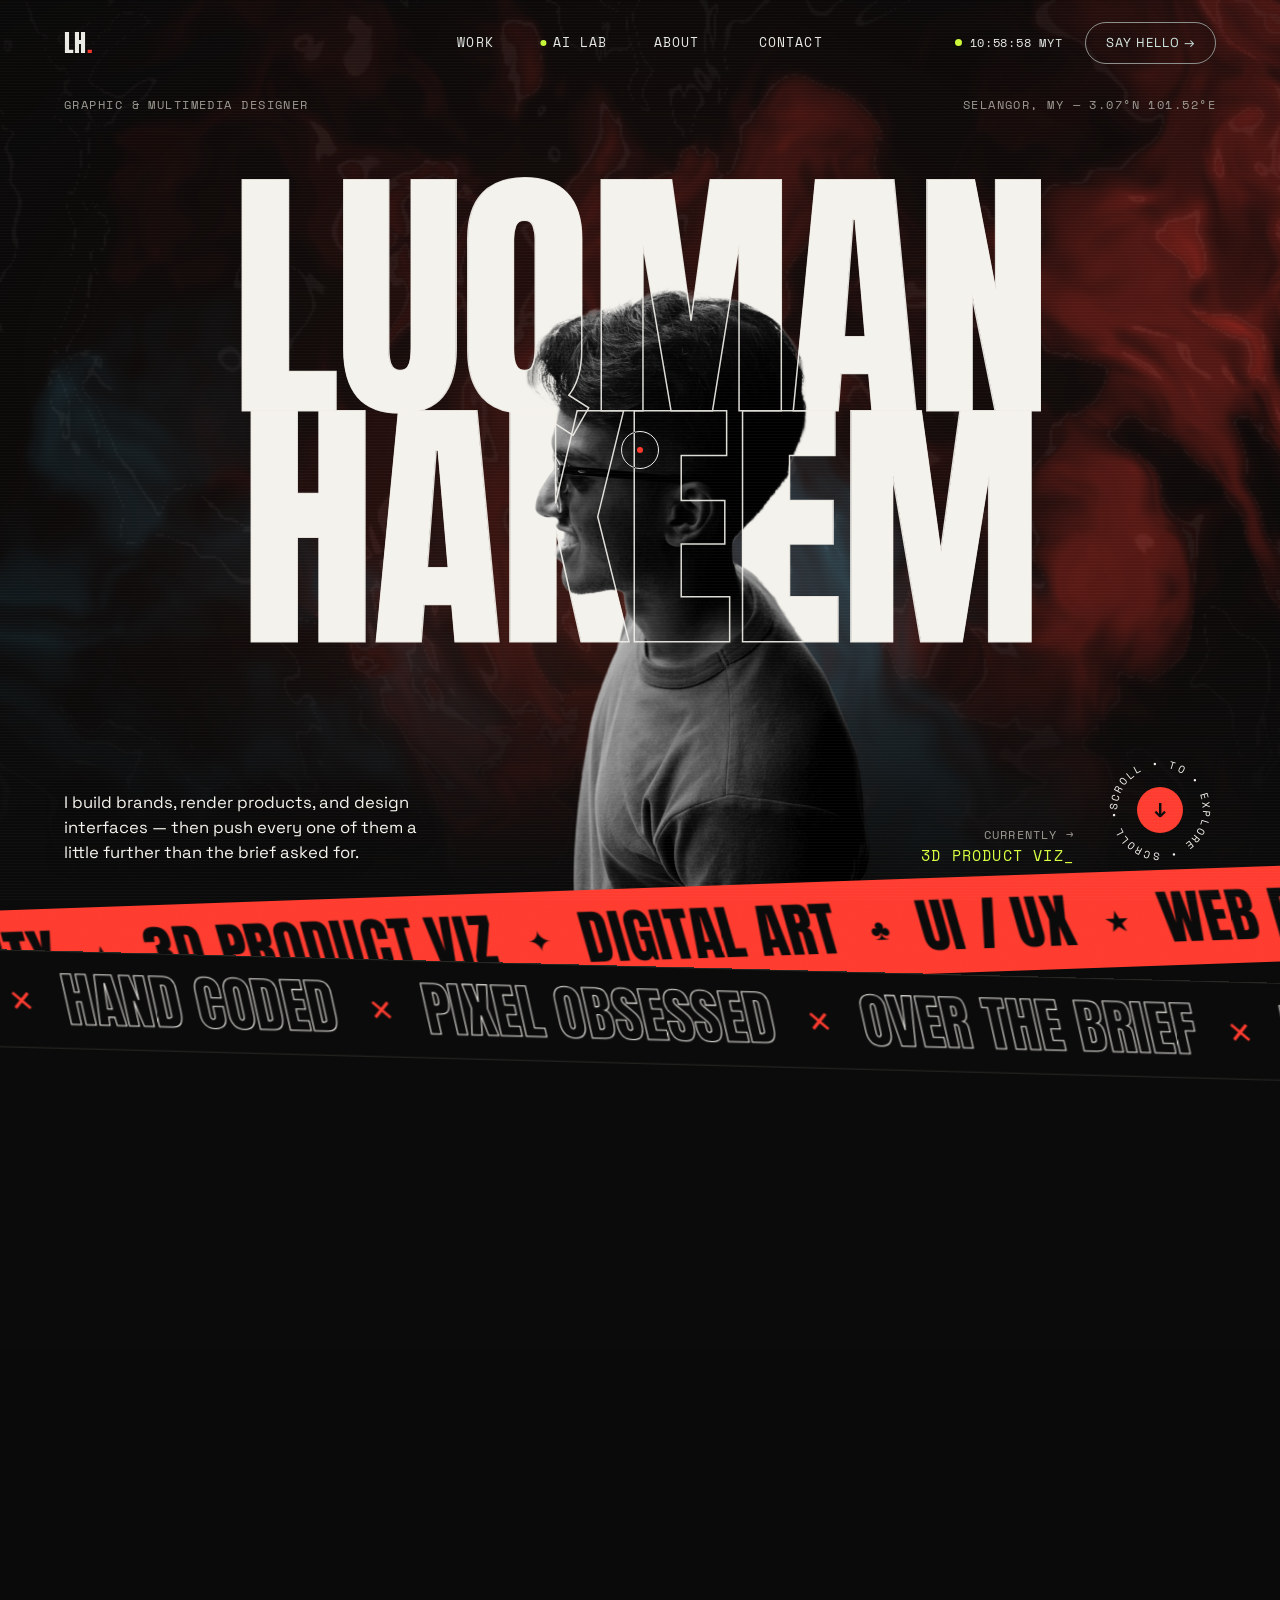
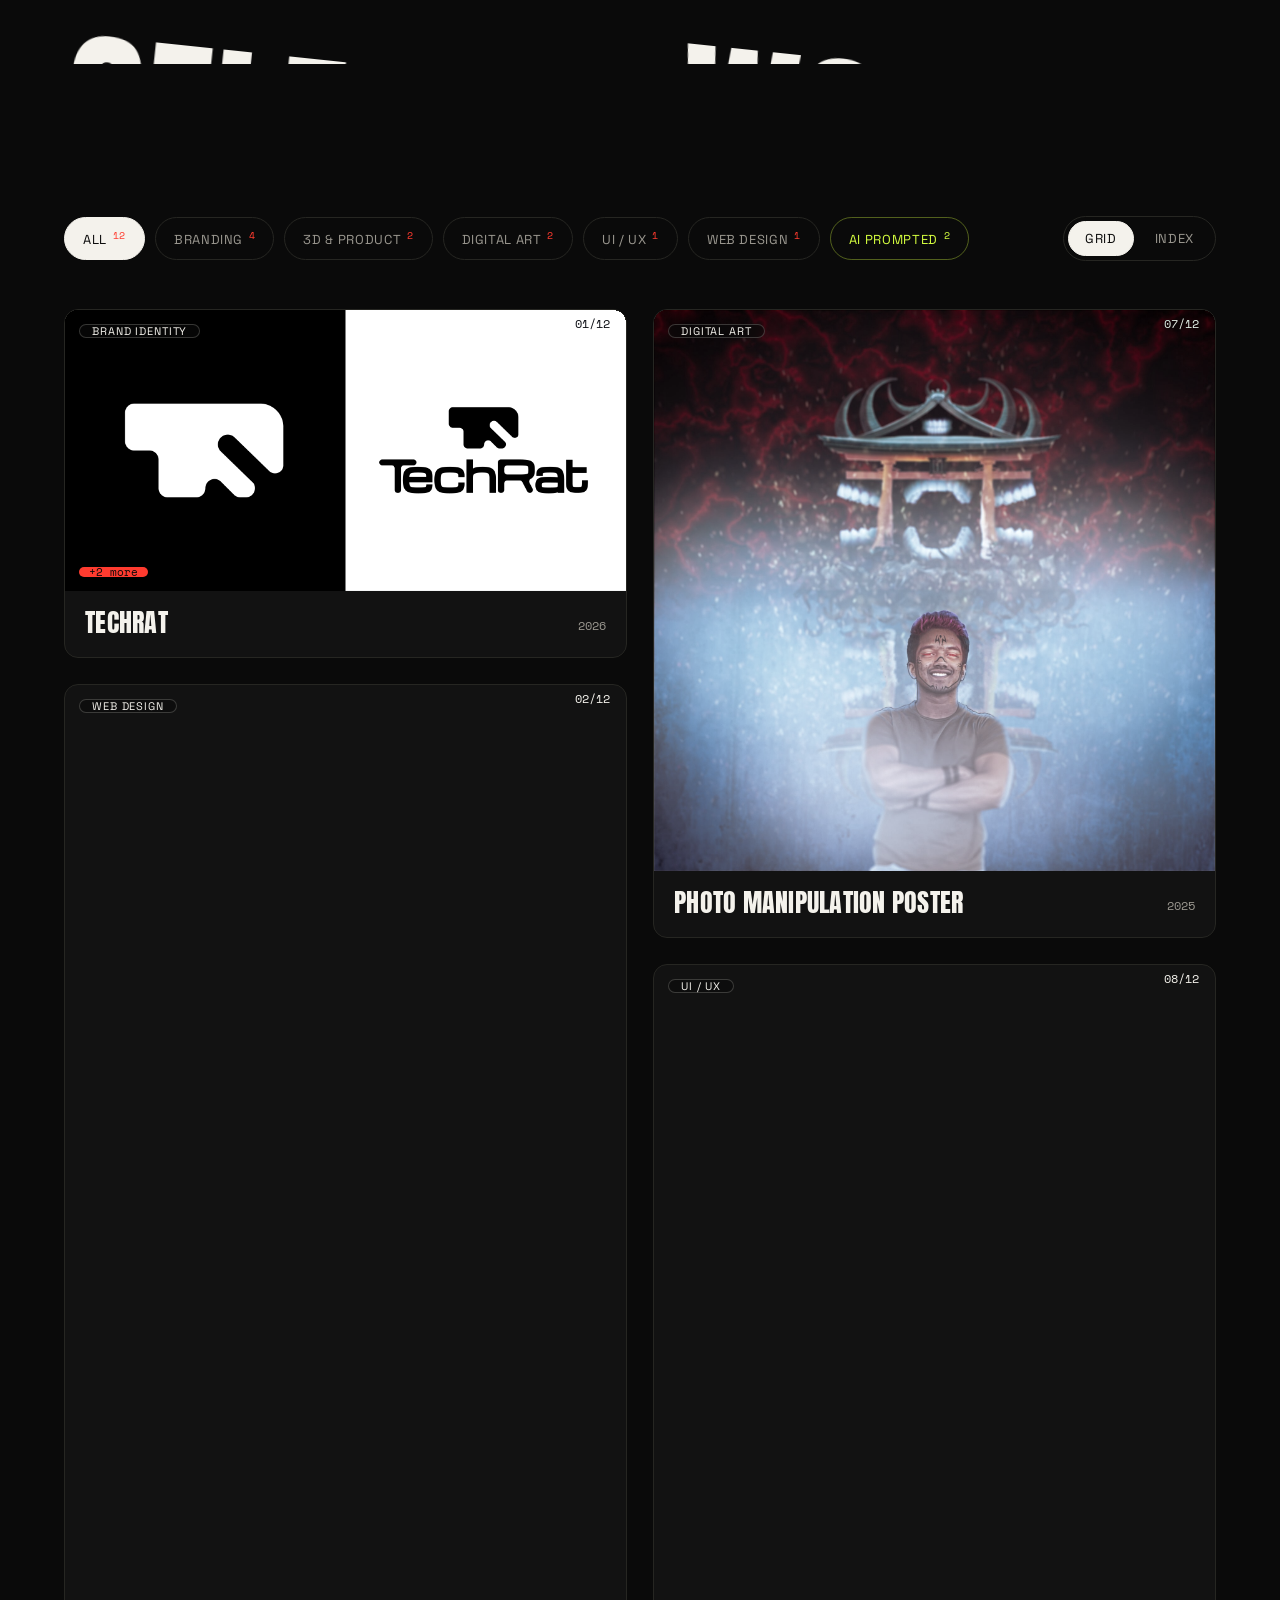
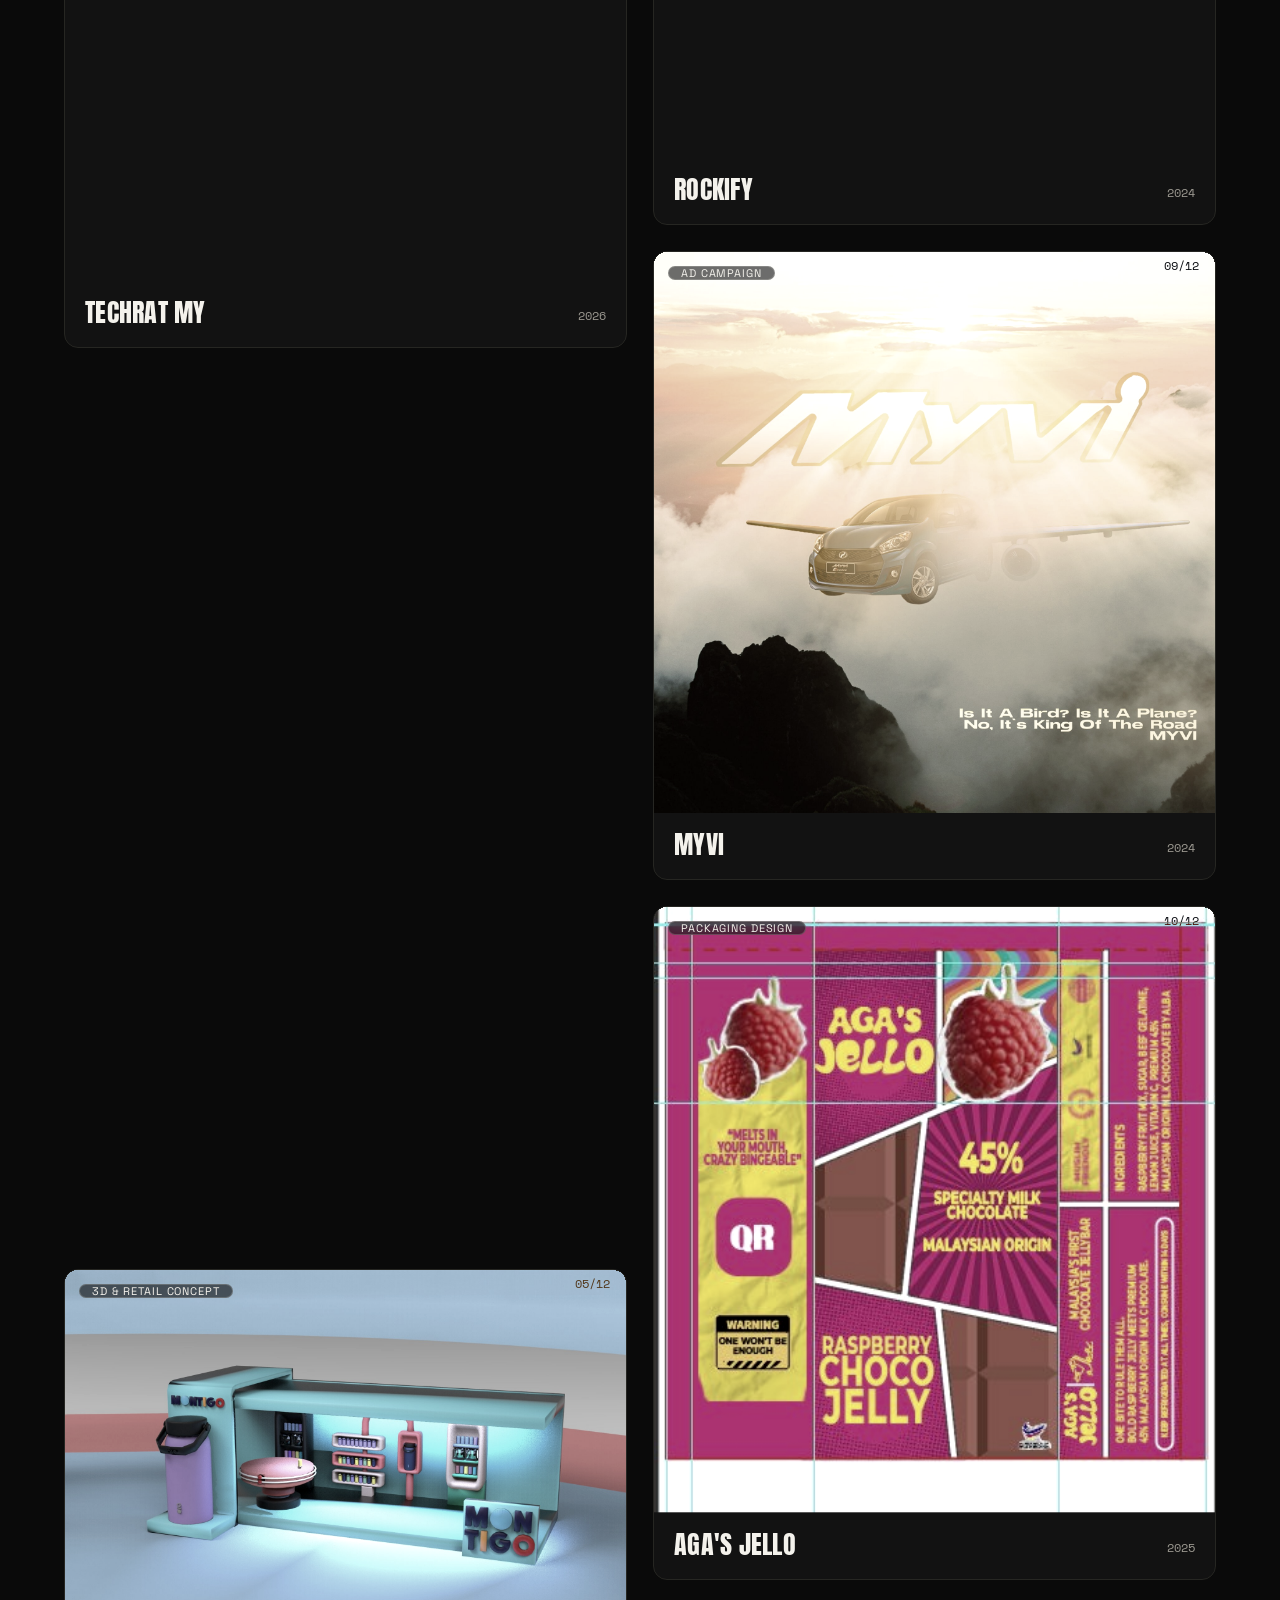
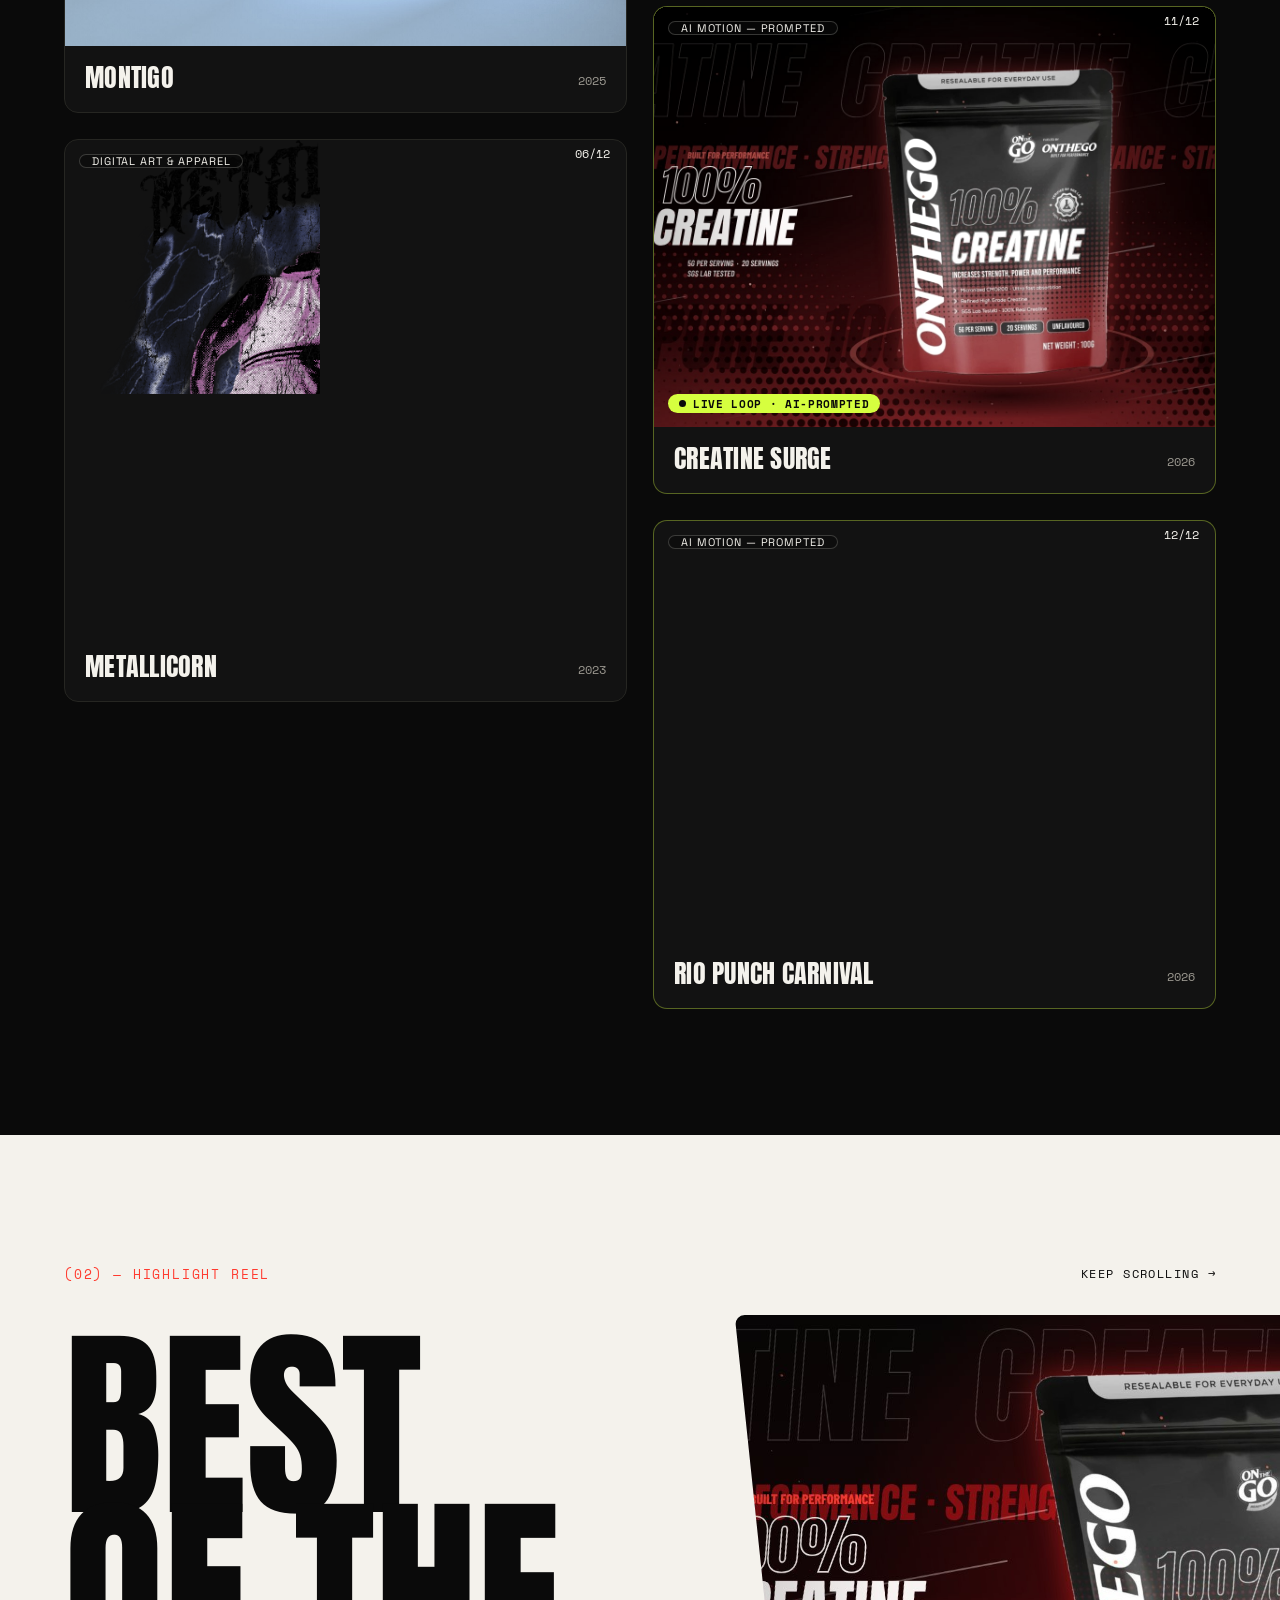
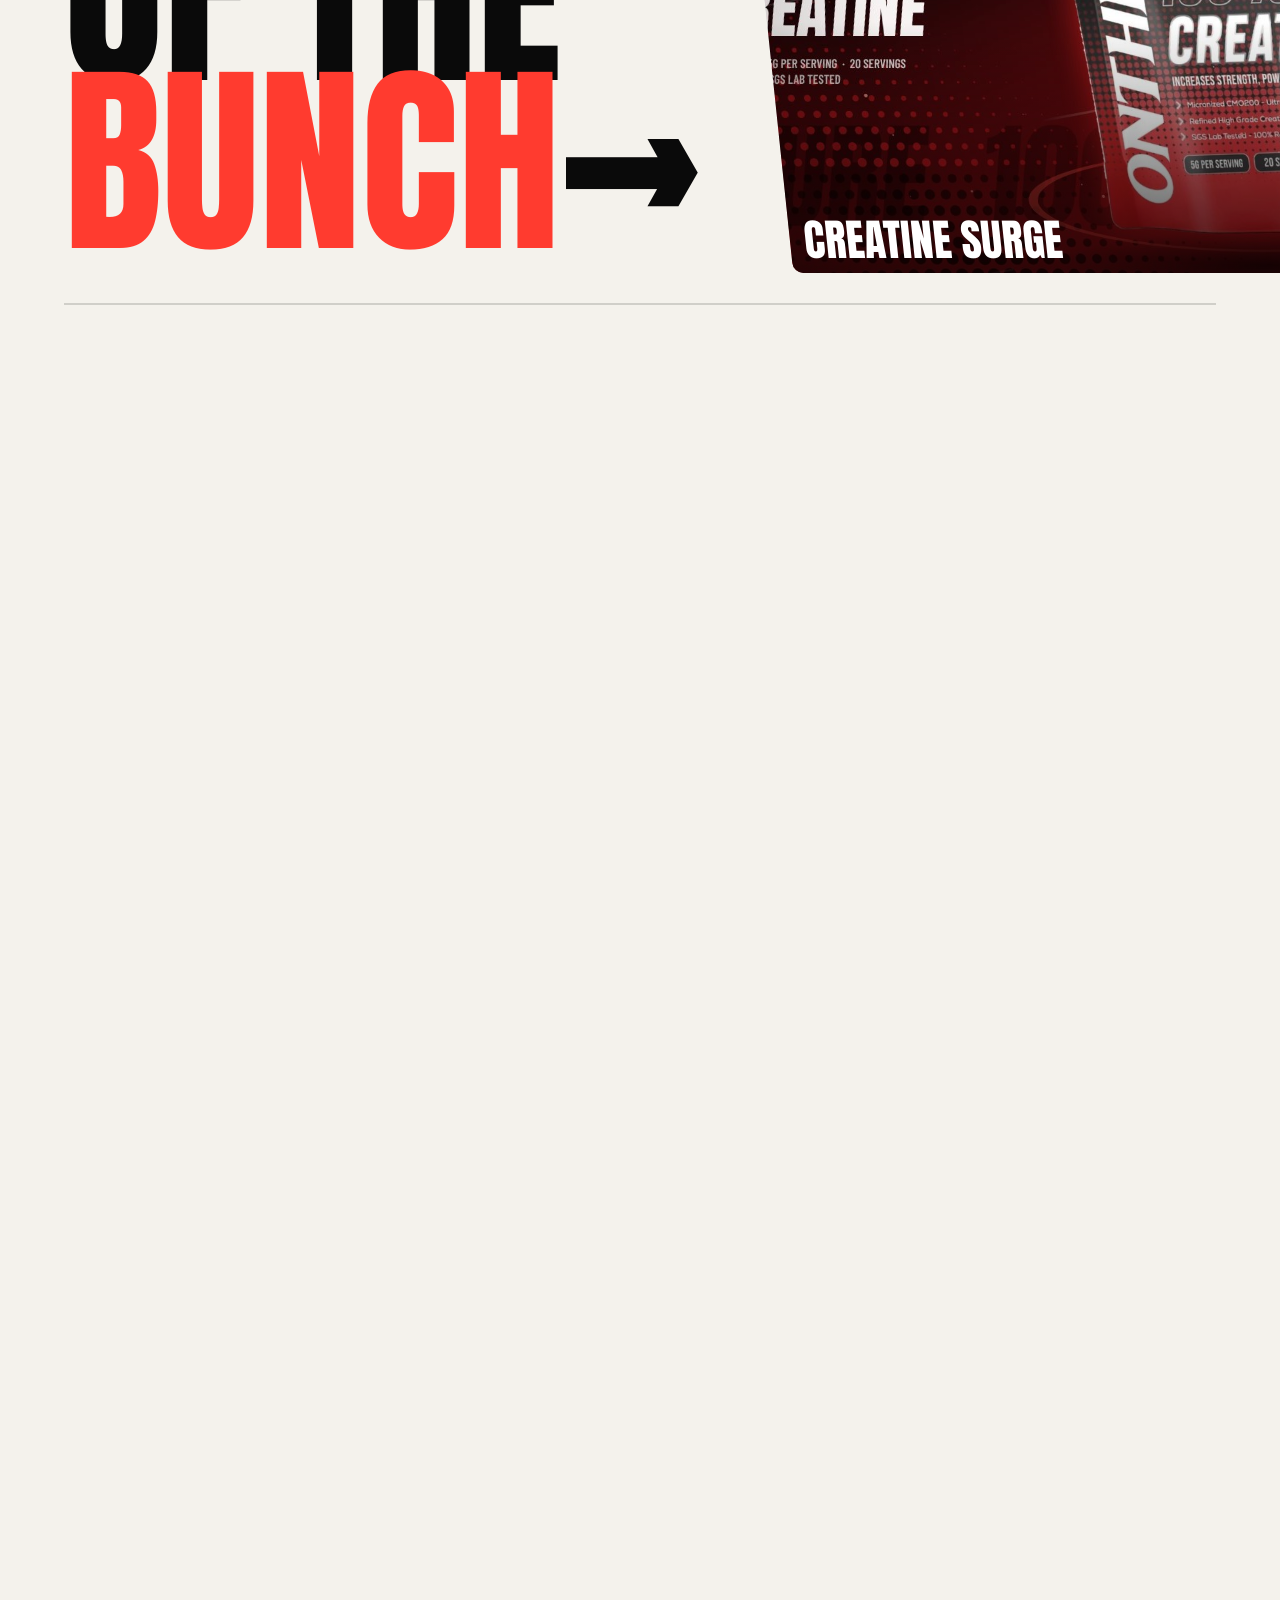
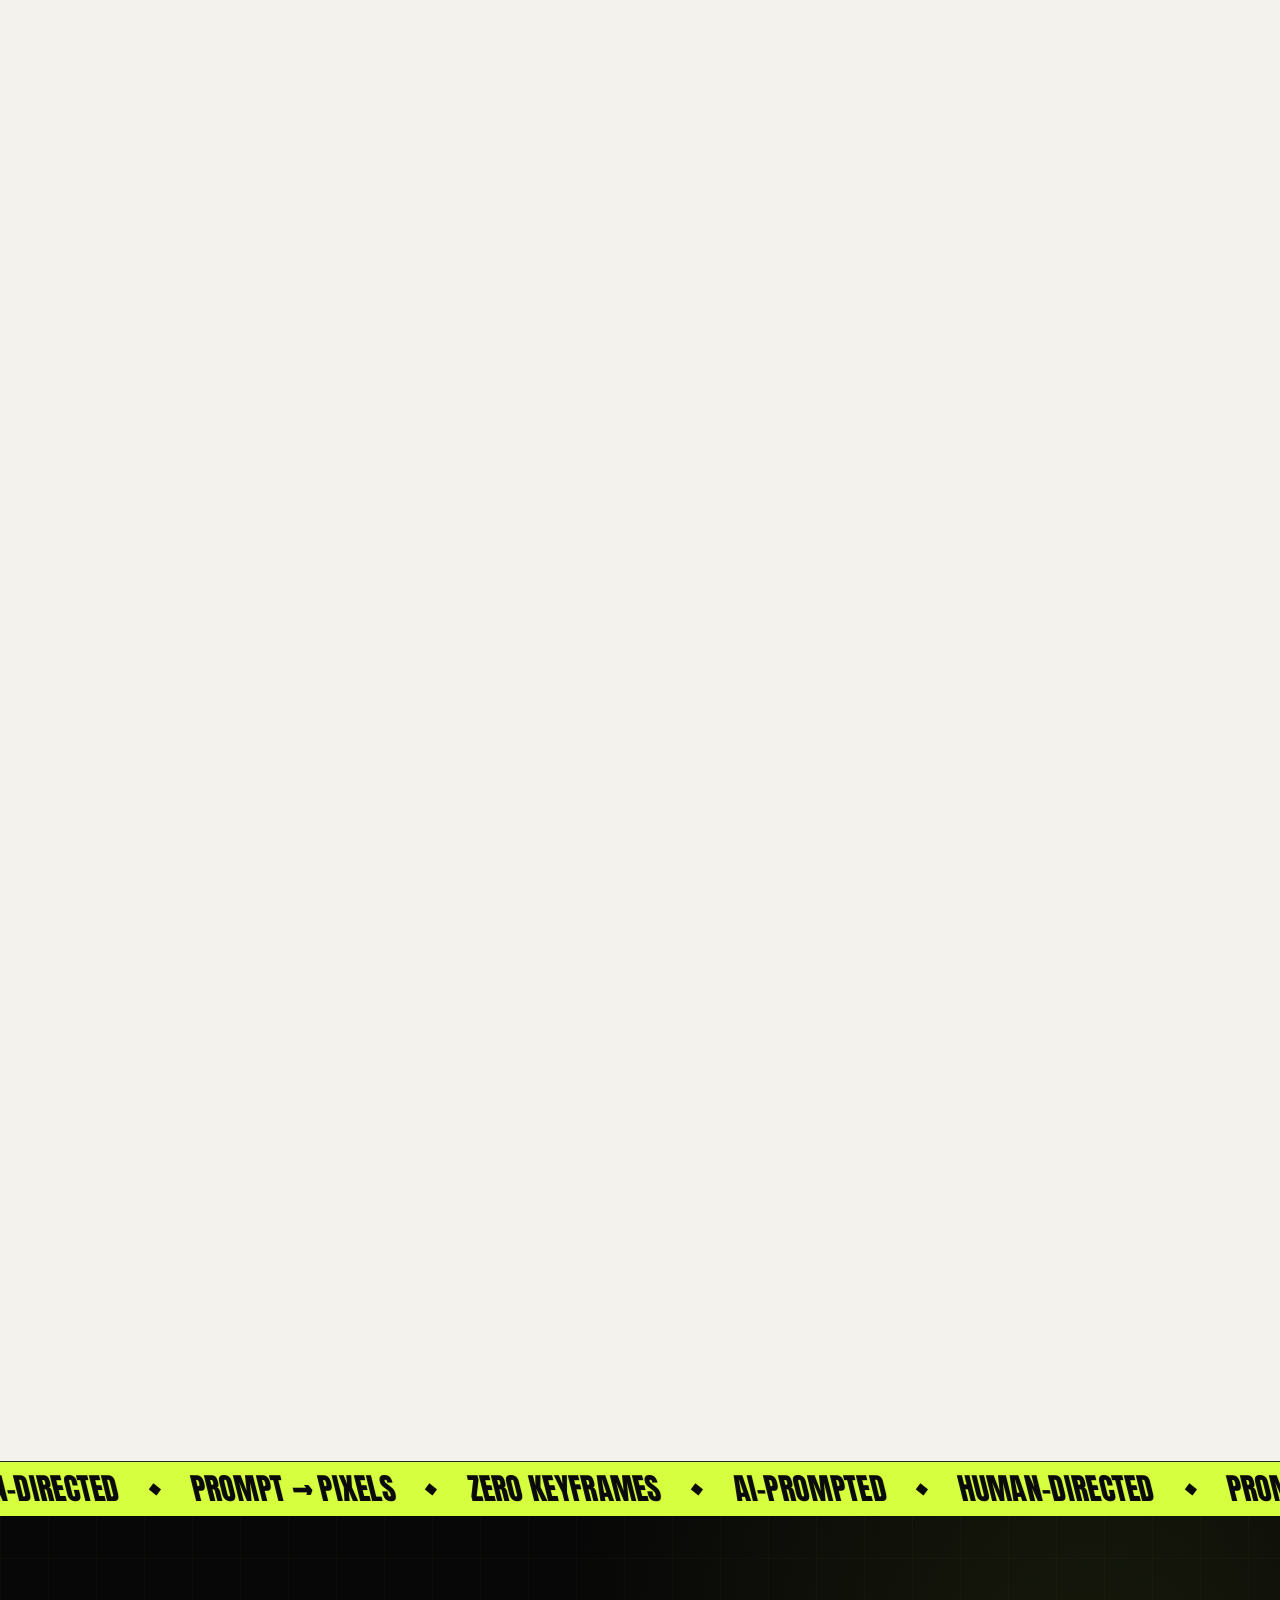
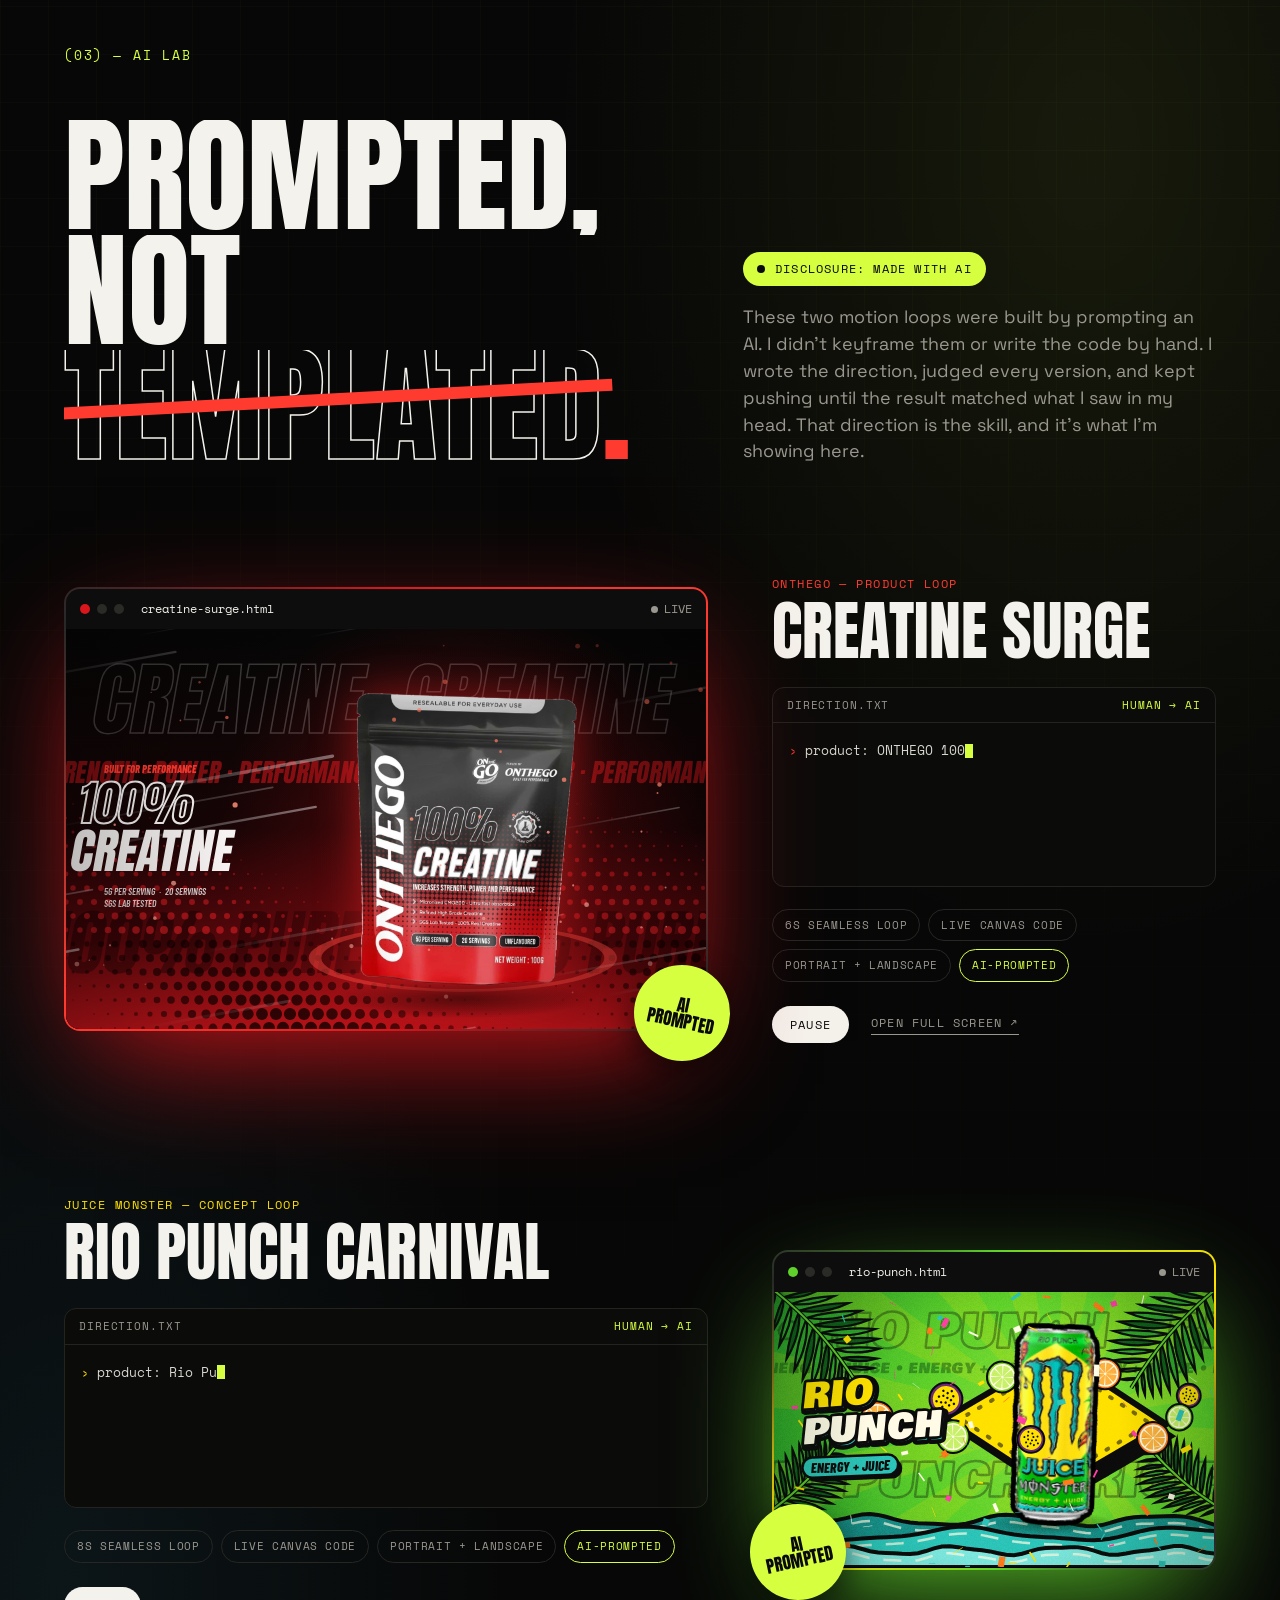
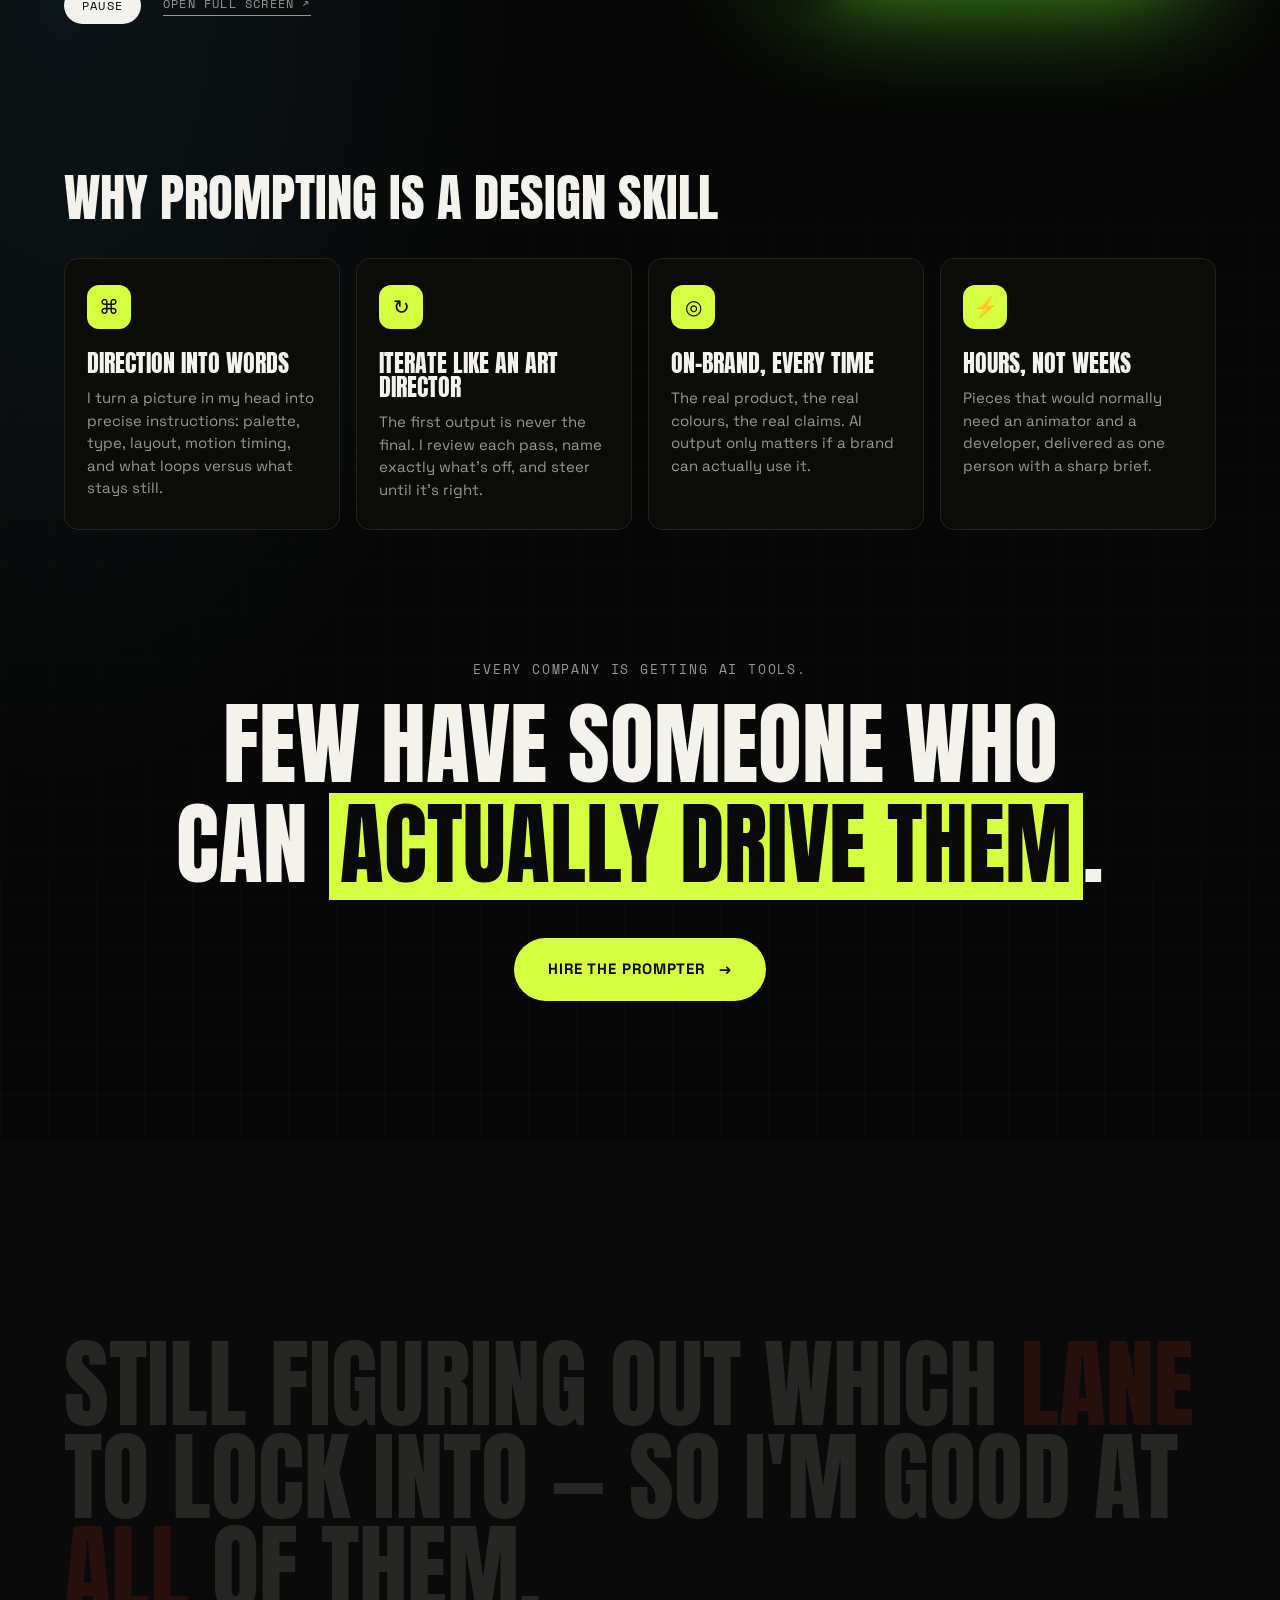
==== commit 631e11e9: "Add AI Lab: live AI-prompted motion loops (Creatine Surge, Rio Punch) with prompting pitch Co-Author" ====
--- a/index.html
+++ b/index.html
@@ -50,6 +50,7 @@
   <a href="#top" class="nav__logo" data-hover data-magnetic>LH<span>.</span></a>
   <nav class="nav__links">
     <a href="#work" data-hover data-scramble>Work</a>
+    <a href="#ai" data-hover data-scramble class="nav__ai">AI Lab</a>
     <a href="#about" data-hover data-scramble>About</a>
     <a href="#contact" data-hover data-scramble>Contact</a>
   </nav>
@@ -65,9 +66,10 @@
 <!-- ============ MOBILE MENU ============ -->
 <div class="mobile-menu" id="mobileMenu">
   <a href="#work"><small>01</small>Work</a>
-  <a href="#about"><small>02</small>About</a>
-  <a href="#contact"><small>03</small>Contact</a>
-  <a href="mailto:lukeman965@gmail.com"><small>04</small>Say hello</a>
+  <a href="#ai"><small>02</small>AI Lab</a>
+  <a href="#about"><small>03</small>About</a>
+  <a href="#contact"><small>04</small>Contact</a>
+  <a href="mailto:lukeman965@gmail.com"><small>05</small>Say hello</a>
 </div>
 
 <main id="top">
@@ -126,6 +128,7 @@
       <span>UI / UX</span><span>★</span>
       <span>WEB DESIGN</span><span>✦</span>
       <span>ART DIRECTION</span><span>♣</span>
+      <span>AI PROMPTING</span><span>✦</span>
     </div>
   </div>
   <div class="marquee marquee--tilt-r marquee--outline" aria-hidden="true">
@@ -139,9 +142,9 @@
 
   <!-- ============ STATS ============ -->
   <section class="stats">
-    <div class="stat reveal"><b data-count="10">0</b><span>Projects shipped<br>on this page</span></div>
-    <div class="stat reveal"><b data-count="5">0</b><span>Disciplines<br>refusing to pick one</span></div>
-    <div class="stat reveal"><b data-count="8">0</b><span>Tools in the<br>daily rotation</span></div>
+    <div class="stat reveal"><b data-count="12" id="statProjects">0</b><span>Projects shipped<br>on this page</span></div>
+    <div class="stat reveal"><b data-count="6">0</b><span>Disciplines<br>refusing to pick one</span></div>
+    <div class="stat reveal"><b data-count="9">0</b><span>Tools in the<br>daily rotation</span></div>
     <div class="stat reveal"><b data-count="2026" data-from="2019">0</b><span>Still levelling<br>up, every year</span></div>
   </section>
 
@@ -162,6 +165,7 @@
         <button class="filter" data-filter="art" data-hover>Digital Art <sup></sup></button>
         <button class="filter" data-filter="ui" data-hover>UI / UX <sup></sup></button>
         <button class="filter" data-filter="web" data-hover>Web Design <sup></sup></button>
+        <button class="filter filter--ai" data-filter="ai" data-hover>AI Prompted <sup></sup></button>
       </div>
       <div class="view-toggle" role="group" aria-label="Layout">
         <button class="view-btn active" data-view="grid" data-hover>Grid</button>
@@ -185,9 +189,69 @@
     </div>
   </section>
 
+  <!-- ============ AI LAB ============ -->
+  <section class="ai" id="ai">
+    <div class="ai__ticker" aria-hidden="true">
+      <div class="marquee__track" data-marquee data-speed="1.2">
+        <span>AI-PROMPTED</span><span>◆</span>
+        <span>HUMAN-DIRECTED</span><span>◆</span>
+        <span>PROMPT → PIXELS</span><span>◆</span>
+        <span>ZERO KEYFRAMES</span><span>◆</span>
+      </div>
+    </div>
+
+    <div class="ai__inner">
+      <header class="ai__head">
+        <p class="section-eyebrow reveal">(03) — AI Lab</p>
+        <h2 class="ai__title" data-split-words>PROMPTED, NOT <span class="ai__strike">TEMPLATED</span><span class="accent">.</span></h2>
+        <div class="ai__intro reveal">
+          <p class="ai__badge"><i></i> Disclosure: made with AI</p>
+          <p>These two motion loops were built by prompting an AI. I didn't keyframe them or write the code by hand.
+            I wrote the direction, judged every version, and kept pushing until the result matched what I saw in my head.
+            That direction is the skill, and it's what I'm showing here.</p>
+        </div>
+      </header>
+
+      <!-- EDIT ME: swap the direction lines for your real prompt notes if you want -->
+      <div class="ai__pieces" id="aiPieces"><!-- injected by script.js from AI_PIECES --></div>
+
+      <div class="ai__why">
+        <h3 class="ai__why-title reveal">Why prompting is a design skill</h3>
+        <div class="ai__cards">
+          <article class="ai-card reveal" data-hover>
+            <span class="ai-card__icon" aria-hidden="true">⌘</span>
+            <h4>Direction into words</h4>
+            <p>I turn a picture in my head into precise instructions: palette, type, layout, motion timing, and what loops versus what stays still.</p>
+          </article>
+          <article class="ai-card reveal" data-hover>
+            <span class="ai-card__icon" aria-hidden="true">↻</span>
+            <h4>Iterate like an art director</h4>
+            <p>The first output is never the final. I review each pass, name exactly what's off, and steer until it's right.</p>
+          </article>
+          <article class="ai-card reveal" data-hover>
+            <span class="ai-card__icon" aria-hidden="true">◎</span>
+            <h4>On-brand, every time</h4>
+            <p>The real product, the real colours, the real claims. AI output only matters if a brand can actually use it.</p>
+          </article>
+          <article class="ai-card reveal" data-hover>
+            <span class="ai-card__icon" aria-hidden="true">⚡</span>
+            <h4>Hours, not weeks</h4>
+            <p>Pieces that would normally need an animator and a developer, delivered as one person with a sharp brief.</p>
+          </article>
+        </div>
+      </div>
+
+      <div class="ai__closer reveal">
+        <p class="ai__closer-kicker">Every company is getting AI tools.</p>
+        <p class="ai__closer-line">Few have someone who can <em>actually drive them</em>.</p>
+        <a href="#contact" class="btn btn--ai" data-hover data-magnetic><span>Hire the prompter</span><i>→</i></a>
+      </div>
+    </div>
+  </section>
+
   <!-- ============ ABOUT ============ -->
   <section class="about" id="about">
-    <p class="section-eyebrow reveal">(03) — About</p>
+    <p class="section-eyebrow reveal">(04) — About</p>
     <h2 class="about__title" data-scroll-fill>
       Still figuring out which lane to lock into — so I'm good at all of them.
     </h2>
@@ -213,6 +277,7 @@
           <li data-hover>Premiere Pro</li>
           <li data-hover>Basic Coding</li>
           <li data-hover>Vibe Coding</li>
+          <li data-hover class="skill--ai">AI Prompting</li>
         </ul>
       </div>
     </div>
@@ -238,7 +303,7 @@
       </div>
     </div>
 
-    <p class="section-eyebrow reveal">(04) — Contact</p>
+    <p class="section-eyebrow reveal">(05) — Contact</p>
     <h2 class="contact__title reveal">
       GOT A PROJECT<br>
       WORTH <span class="glitch" data-text="OBSESSING">OBSESSING</span><br>
@@ -276,7 +341,10 @@
   <button class="lightbox__nav lightbox__nav--prev" id="lightboxPrev" aria-label="Previous image" data-hover>‹</button>
   <button class="lightbox__nav lightbox__nav--next" id="lightboxNext" aria-label="Next image" data-hover>›</button>
   <div class="lightbox__inner">
-    <div class="lightbox__media"><img id="lightboxImg" src="" alt=""></div>
+    <div class="lightbox__media">
+      <img id="lightboxImg" src="" alt="">
+      <iframe id="lightboxFrame" title="Live animation" hidden></iframe>
+    </div>
     <div class="lightbox__info">
       <p class="lightbox__cat" id="lightboxCat"></p>
       <h3 id="lightboxTitle"></h3>
--- a/css/style.css
+++ b/css/style.css
@@ -21,6 +21,7 @@
   --font-display: 'Anton', 'Arial Narrow Bold', 'Helvetica Neue', Impact, sans-serif;
   --font-mono: 'Space Mono', ui-monospace, Menlo, monospace;
   --skew: 0deg;           /* driven by scroll velocity in JS */
+  color-scheme: dark;
 }
 
 *,*::before,*::after{ box-sizing: border-box; }
@@ -684,6 +685,188 @@
 @keyframes float{ from{ transform: translateY(-8px) rotate(-6deg);} to{ transform: translateY(8px) rotate(6deg);} }
 
 /* =========================================================
+   AI LAB
+   ========================================================= */
+@property --spin{ syntax: '<angle>'; inherits: false; initial-value: 0deg; }
+
+.nav__ai{ display:inline-flex; align-items:center; gap: 6px; }
+.nav__ai::before{ content:'' !important; opacity:1 !important; width:6px; height:6px; border-radius:50%; background: var(--accent-3); margin:0 !important; }
+.nav__ai::after{ display:none; }
+
+.filter--ai{ border-color: rgba(214,255,63,.35); color: var(--accent-3); }
+.filter--ai sup{ color: var(--accent-3); }
+.filter--ai.active{ background: var(--accent-3); border-color: var(--accent-3); color: #0a0a0a; }
+.filter--ai.active sup{ color: #0a0a0a; }
+
+.card__live{
+  position:absolute; bottom:14px; left:14px; z-index:2; display:flex; align-items:center; gap:7px;
+  font-family: var(--font-mono); font-size: 11px; text-transform: uppercase; letter-spacing: .06em;
+  padding: 6px 11px; border-radius: 100px; background: var(--accent-3); color: #0a0a0a; font-weight: 700;
+}
+.card__live i{ width:7px; height:7px; border-radius:50%; background:#0a0a0a; animation: blink 1s steps(2) infinite; }
+.card--ai .card__inner{ border-color: rgba(214,255,63,.35); }
+.index-item__ai{ font-family: var(--font-mono); font-size: 12px; vertical-align: super; color: var(--accent-3); letter-spacing: .05em; }
+.index-item:hover .index-item__ai{ color: var(--accent); }
+.skills-list li.skill--ai{ border-color: var(--accent-3); color: var(--accent-3); }
+
+.ai{
+  position: relative; overflow: hidden; isolation: isolate;
+  background:
+    radial-gradient(60% 40% at 85% 10%, rgba(214,255,63,.08), transparent 70%),
+    radial-gradient(50% 40% at 5% 60%, rgba(74,208,255,.07), transparent 70%),
+    #070707;
+  border-top: 1px solid var(--line);
+}
+.ai::before{
+  content:''; position:absolute; inset:0; z-index:-1; opacity:.5; pointer-events:none;
+  background-image:
+    linear-gradient(rgba(214,255,63,.05) 1px, transparent 1px),
+    linear-gradient(90deg, rgba(214,255,63,.05) 1px, transparent 1px);
+  background-size: 48px 48px;
+  mask-image: linear-gradient(180deg, #000, transparent 60%, #000);
+}
+.ai__ticker{ background: var(--accent-3); color:#0a0a0a; padding: 12px 0; overflow:hidden; }
+.ai__ticker .marquee__track span{ font-size: clamp(18px, 2.4vw, 30px); }
+.ai__ticker .marquee__track span:nth-child(2n){ font-size: clamp(12px, 1.4vw, 18px); }
+.ai__inner{ max-width: var(--container); margin: 0 auto; padding: 130px var(--gutter) 140px; }
+.ai__head{ display:grid; grid-template-columns: 1.3fr 1fr; gap: clamp(30px, 5vw, 80px); align-items:end; margin-bottom: 110px; }
+.ai__head .section-eyebrow{ grid-column: 1 / -1; margin-bottom: -10px; color: var(--accent-3); }
+.ai__title{
+  font-family: var(--font-display); font-weight:400; font-size: clamp(56px, 10vw, 168px); line-height:.86;
+  text-transform: uppercase; margin:0;
+}
+.ai__strike{ position: relative; color: transparent; -webkit-text-stroke: 1.5px var(--fg); }
+.ai__strike::after{
+  content:''; position:absolute; left:-2%; right:-2%; top: 52%; height: .09em; background: var(--accent);
+  transform: scaleX(0) rotate(-3deg); transform-origin: left; transition: transform .9s var(--ease) .9s;
+}
+.in .ai__strike::after{ transform: scaleX(1) rotate(-3deg); }
+.ai__intro p{ margin: 0; color: var(--fg-dim); font-size: clamp(16px, 1.4vw, 19px); max-width: 520px; }
+.ai__badge{
+  display:inline-flex !important; align-items:center; gap: 10px; margin-bottom: 18px !important;
+  font-family: var(--font-mono); font-size: 12px !important; text-transform: uppercase; letter-spacing: .1em;
+  color: #0a0a0a !important; background: var(--accent-3); padding: 8px 14px; border-radius: 100px;
+}
+.ai__badge i{ width: 8px; height: 8px; border-radius: 50%; background: #0a0a0a; animation: blink 1s steps(2) infinite; }
+
+.ai__pieces{ display:flex; flex-direction:column; gap: clamp(90px, 12vw, 170px); margin-bottom: 150px; }
+.ai-piece{ display:grid; grid-template-columns: minmax(0, 1.45fr) minmax(0, 1fr); gap: clamp(30px, 5vw, 80px); align-items:center; }
+.ai-piece--flip .ai-piece__screen{ order: 2; }
+
+.ai-piece__screen{
+  position: relative; border-radius: 16px; padding: 2px;
+  background: conic-gradient(from var(--spin), var(--pc), var(--pc2), #ffffff22, var(--pc), var(--pc2), #ffffff22, var(--pc));
+  animation: spinBorder 6s linear infinite;
+  box-shadow: 0 40px 120px -30px var(--pc);
+}
+.ai-piece.is-paused .ai-piece__screen{ animation-play-state: paused; }
+@keyframes spinBorder{ to{ --spin: 360deg; } }
+.ai-piece__chrome{
+  display:flex; align-items:center; gap: 7px; padding: 11px 14px; background: #0d0d0d; border-radius: 14px 14px 0 0;
+  font-family: var(--font-mono); font-size: 12px; color: var(--fg-dim);
+}
+.ai-piece__chrome > span{ width: 10px; height: 10px; border-radius: 50%; background: #2a2a26; }
+.ai-piece__chrome > span:first-child{ background: var(--pc); }
+.ai-piece__chrome b{ font-weight: 400; margin-left: 10px; color: var(--fg); }
+.ai-piece__live{ margin-left:auto; font-style: normal; display:flex; align-items:center; gap:6px; color: var(--accent-3); }
+.ai-piece__live i{ width:7px; height:7px; border-radius:50%; background: currentColor; animation: blink 1s steps(2) infinite; }
+.ai-piece.is-paused .ai-piece__live{ color: var(--fg-dim); }
+.ai-piece.is-paused .ai-piece__live i{ animation: none; }
+.ai-piece__view{ position: relative; aspect-ratio: 16 / 10; overflow:hidden; border-radius: 0 0 14px 14px; background: #000; }
+.ai-piece__view img, .ai-piece__view iframe{ position:absolute; inset:0; width:100%; height:100%; border:0; display:block; }
+.ai-piece__view img{ object-fit: cover; transition: opacity .6s ease; }
+.ai-piece__view iframe{ opacity: 0; transition: opacity .6s ease; pointer-events: none; }
+.ai-piece.is-loaded .ai-piece__view iframe{ opacity: 1; }
+.ai-piece.is-loaded .ai-piece__view img{ opacity: 0; }
+.ai-piece__stamp{
+  position:absolute; bottom: -30px; right: -22px; z-index: 3; width: 96px; height: 96px; border-radius: 50%;
+  display:grid; place-items:center; text-align:center;
+  background: var(--accent-3); color:#0a0a0a; font-family: var(--font-display); font-size: 17px; line-height: .95;
+  transform: rotate(12deg); box-shadow: 0 10px 30px rgba(0,0,0,.5);
+  animation: stampWobble 3s ease-in-out infinite;
+}
+.ai-piece--flip .ai-piece__stamp{ right: auto; left: -22px; transform: rotate(-12deg); }
+@keyframes stampWobble{ 50%{ transform: rotate(4deg) scale(1.06); } }
+
+.ai-piece__brand{ font-family: var(--font-mono); font-size: 12px; text-transform: uppercase; letter-spacing: .12em; color: var(--pc2); margin: 0 0 10px; }
+.ai-piece__title{ font-family: var(--font-display); font-weight: 400; font-size: clamp(40px, 5vw, 76px); line-height: .9; text-transform: uppercase; margin: 0 0 26px; }
+
+.ai-term{ border: 1px solid #23231f; border-radius: 12px; background: #0b0b0a; overflow:hidden; margin-bottom: 22px; }
+.ai-term__bar{
+  display:flex; justify-content:space-between; padding: 9px 14px; border-bottom: 1px solid #23231f;
+  font-family: var(--font-mono); font-size: 11px; text-transform: uppercase; letter-spacing: .08em; color: var(--fg-dim);
+}
+.ai-term__bar span:last-child{ color: var(--accent-3); }
+.ai-term__body{
+  margin:0; padding: 16px; min-height: 12.5em; white-space: pre-wrap; word-break: break-word;
+  font-family: var(--font-mono); font-size: 13px; line-height: 1.75; color: #d8d6cf;
+}
+.ai-term__p{ color: var(--pc2); }
+.ai-term__caret{ display:inline-block; width: .6em; height: 1.1em; vertical-align: -.2em; background: var(--accent-3); animation: blink .8s steps(2) infinite; }
+
+.ai-piece__specs{ display:flex; flex-wrap: wrap; gap: 8px; margin-bottom: 24px; }
+.ai-piece__specs li{ font-family: var(--font-mono); font-size: 11px; text-transform: uppercase; letter-spacing: .06em; padding: 7px 12px; border: 1px solid var(--line); border-radius: 100px; color: var(--fg-dim); }
+.ai-piece__specs li:last-child{ border-color: var(--accent-3); color: var(--accent-3); }
+.ai-piece__actions{ display:flex; gap: 22px; align-items:center; flex-wrap: wrap; }
+.ai-piece__toggle{
+  font-family: var(--font-mono); font-size: 12px; text-transform: uppercase; letter-spacing: .1em;
+  padding: 10px 18px; border-radius: 100px; background: var(--fg); color: var(--bg); transition: background .3s, color .3s;
+}
+.ai-piece__toggle:hover{ background: var(--accent-3); }
+.ai-piece__actions a{ font-family: var(--font-mono); font-size: 12px; text-transform: uppercase; letter-spacing: .1em; color: var(--fg-dim); border-bottom: 1px solid currentColor; padding-bottom: 2px; transition: color .3s; }
+.ai-piece__actions a:hover{ color: var(--fg); }
+
+.ai__why-title{ font-family: var(--font-display); font-weight: 400; text-transform: uppercase; font-size: clamp(32px, 4vw, 56px); line-height: .95; margin: 0 0 36px; }
+.ai__cards{ display:grid; grid-template-columns: repeat(4, 1fr); gap: 16px; margin-bottom: 130px; }
+.ai-card{
+  position: relative; padding: 26px 22px 28px; border: 1px solid #23231f; border-radius: 14px; background: #0b0b0a;
+  transition: transform .5s var(--ease), border-color .3s, background .3s;
+}
+.ai-card:nth-child(2){ transition-delay: .06s; } .ai-card:nth-child(3){ transition-delay: .12s; } .ai-card:nth-child(4){ transition-delay: .18s; }
+.ai-card:hover{ transform: translateY(-8px) rotate(-1deg); border-color: var(--accent-3); background: #10110c; }
+.ai-card__icon{ display:grid; place-items:center; width: 44px; height: 44px; border-radius: 12px; background: var(--accent-3); color:#0a0a0a; font-size: 20px; margin-bottom: 22px; }
+.ai-card h4{ font-family: var(--font-display); font-weight: 400; font-size: 24px; text-transform: uppercase; line-height: 1; margin: 0 0 12px; }
+.ai-card p{ margin: 0; color: var(--fg-dim); font-size: 15px; }
+
+.ai__closer{ text-align: center; }
+.ai__closer-kicker{ font-family: var(--font-mono); font-size: 13px; text-transform: uppercase; letter-spacing: .14em; color: var(--fg-dim); margin: 0 0 14px; }
+.ai__closer-line{
+  font-family: var(--font-display); text-transform: uppercase; font-size: clamp(40px, 7vw, 112px); line-height: 1.12;
+  margin: 0 auto 44px; max-width: 1100px; text-wrap: balance;
+}
+.ai__closer-line em{
+  font-style: normal; color: #0a0a0a; background: linear-gradient(transparent 12%, var(--accent-3) 12%, var(--accent-3) 92%, transparent 92%); padding: 0 .12em; box-decoration-break: clone; -webkit-box-decoration-break: clone;
+}
+.btn--ai{ background: var(--accent-3); }
+
+/* lightbox live frame */
+.lightbox__media iframe{ display:block; width:100%; aspect-ratio: 16 / 10; max-height: 82vh; border:0; }
+.lightbox.is-ai .lightbox__cat{ color: var(--accent-3); }
+
+/* chaos: AI lab joins in */
+body.chaos .ai-piece__stamp{ animation-duration: .4s; }
+body.chaos .ai-card{ animation: wobble 1.2s ease-in-out infinite alternate; }
+
+@media (max-width: 1100px){
+  .ai__cards{ grid-template-columns: repeat(2, 1fr); }
+}
+@media (max-width: 900px){
+  .ai__head{ grid-template-columns: 1fr; margin-bottom: 70px; }
+  .ai-piece{ grid-template-columns: 1fr; }
+  .ai-piece--flip .ai-piece__screen{ order: 0; }
+  .ai-piece__stamp{ width: 76px; height: 76px; font-size: 14px; bottom: -22px; right: -6px; }
+  .ai-piece--flip .ai-piece__stamp{ left: auto; right: -6px; transform: rotate(12deg); }
+}
+@media (max-width: 700px){
+  .ai__inner{ padding-top: 90px; padding-bottom: 100px; }
+  .ai-piece__view{ aspect-ratio: 4 / 5; }
+  .ai__cards{ grid-template-columns: 1fr; margin-bottom: 90px; }
+  .ai__pieces{ margin-bottom: 100px; }
+  .ai-term__body{ font-size: 12px; min-height: 0; }
+  .lightbox__media iframe{ aspect-ratio: 4 / 5; max-height: 65vh; }
+}
+
+/* =========================================================
    RESPONSIVE
    ========================================================= */
 @media (max-width: 1100px){
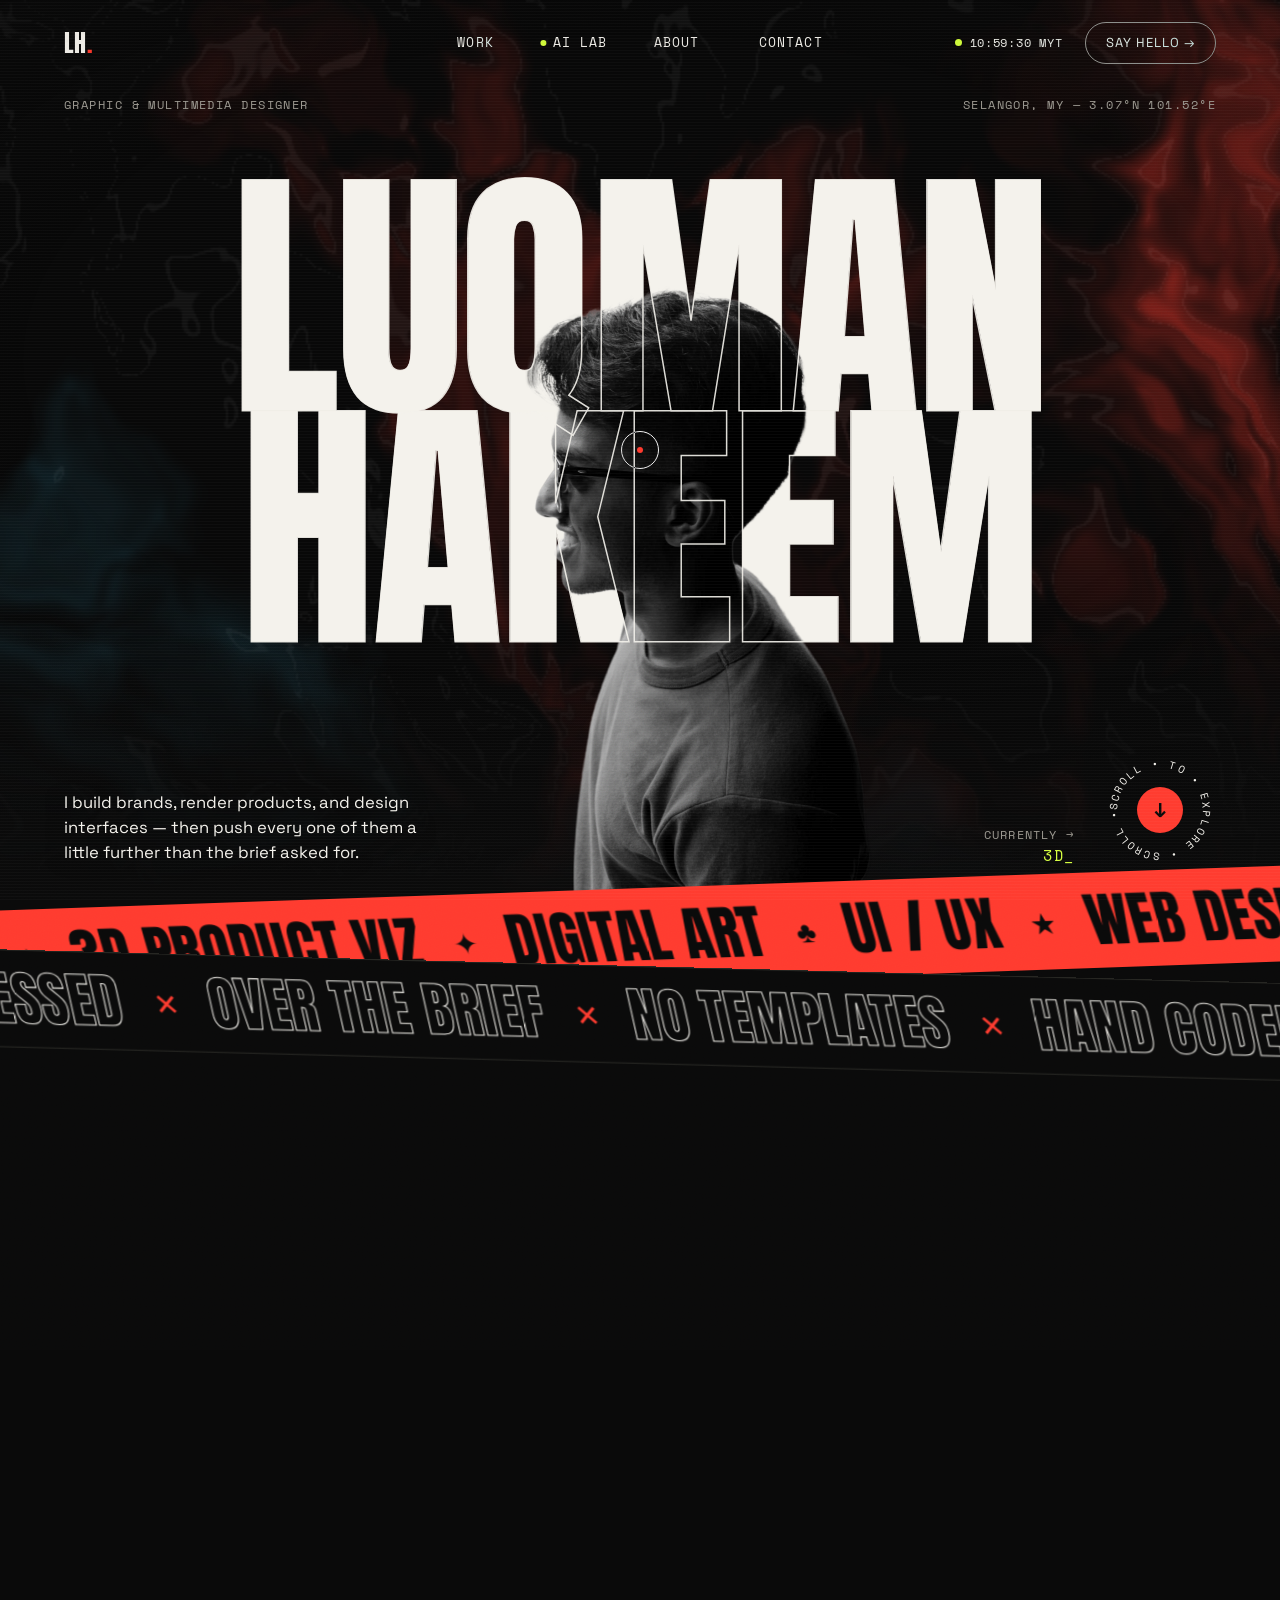
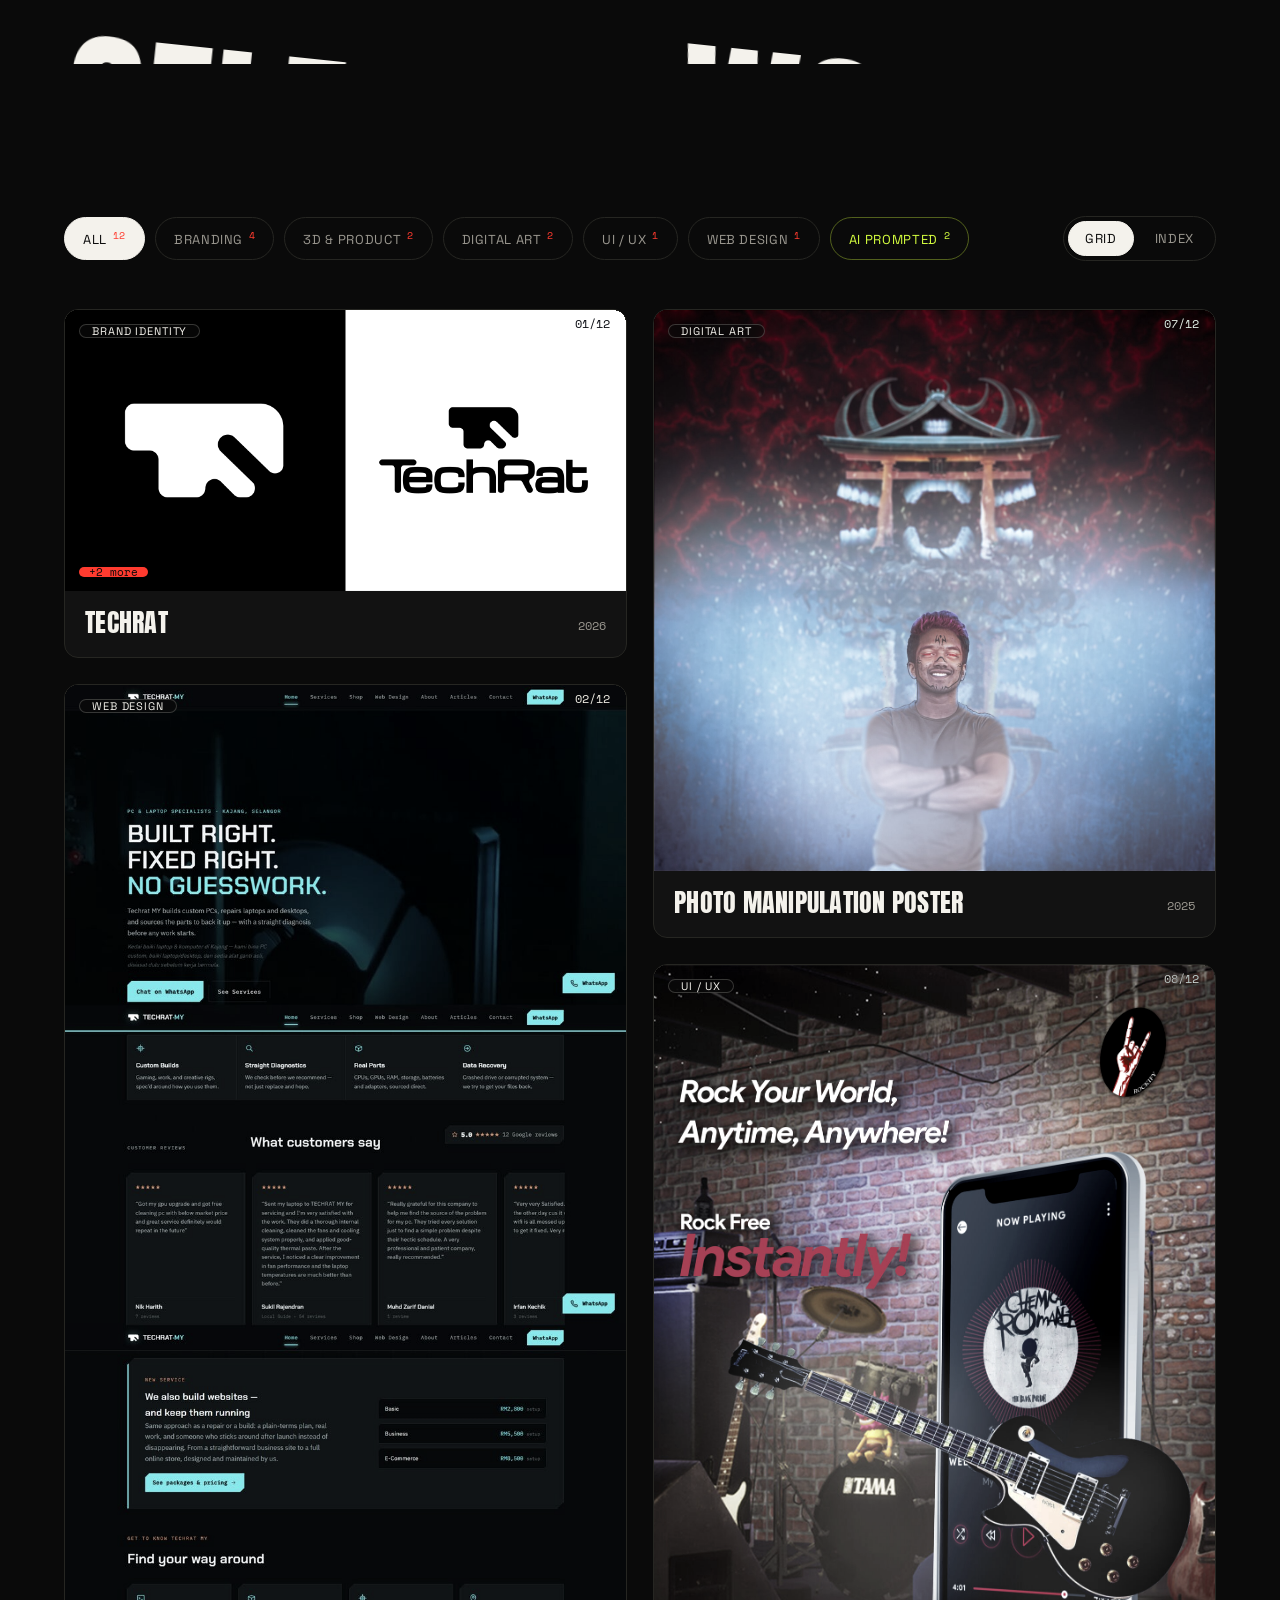
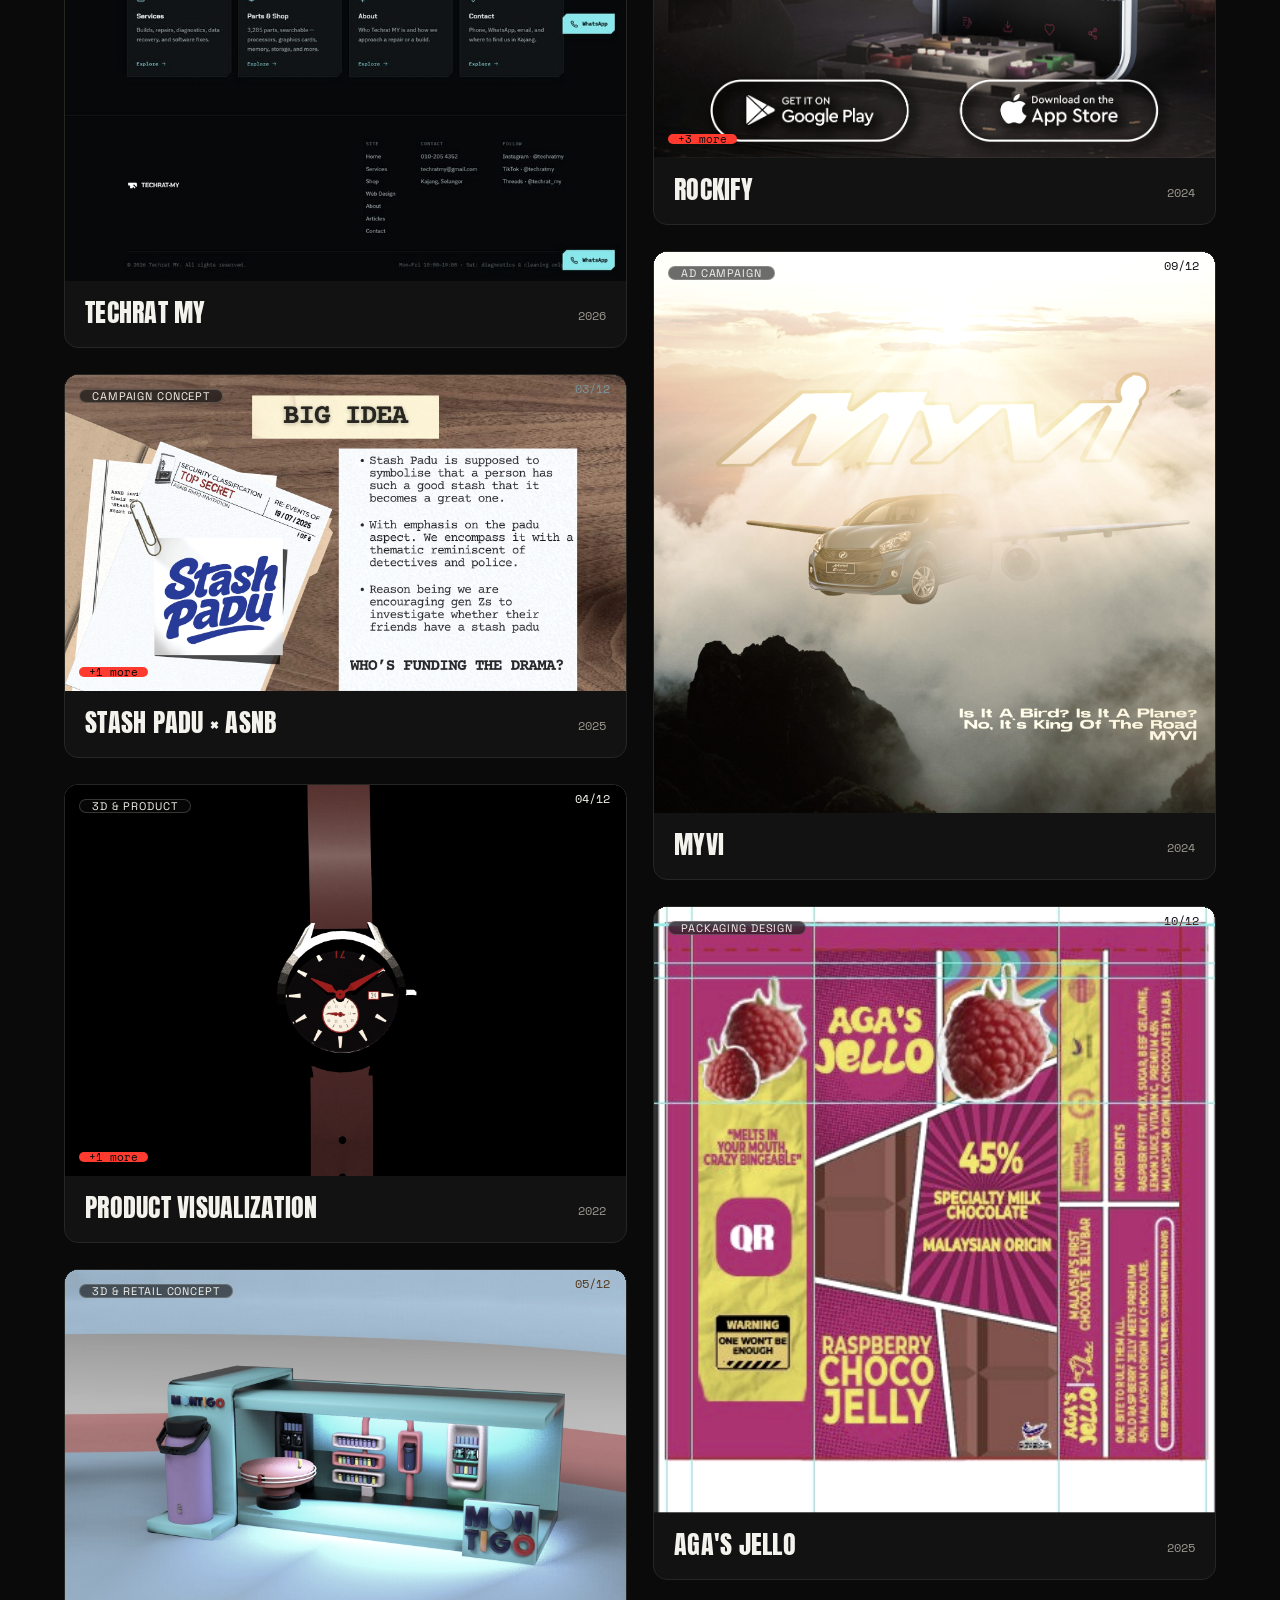
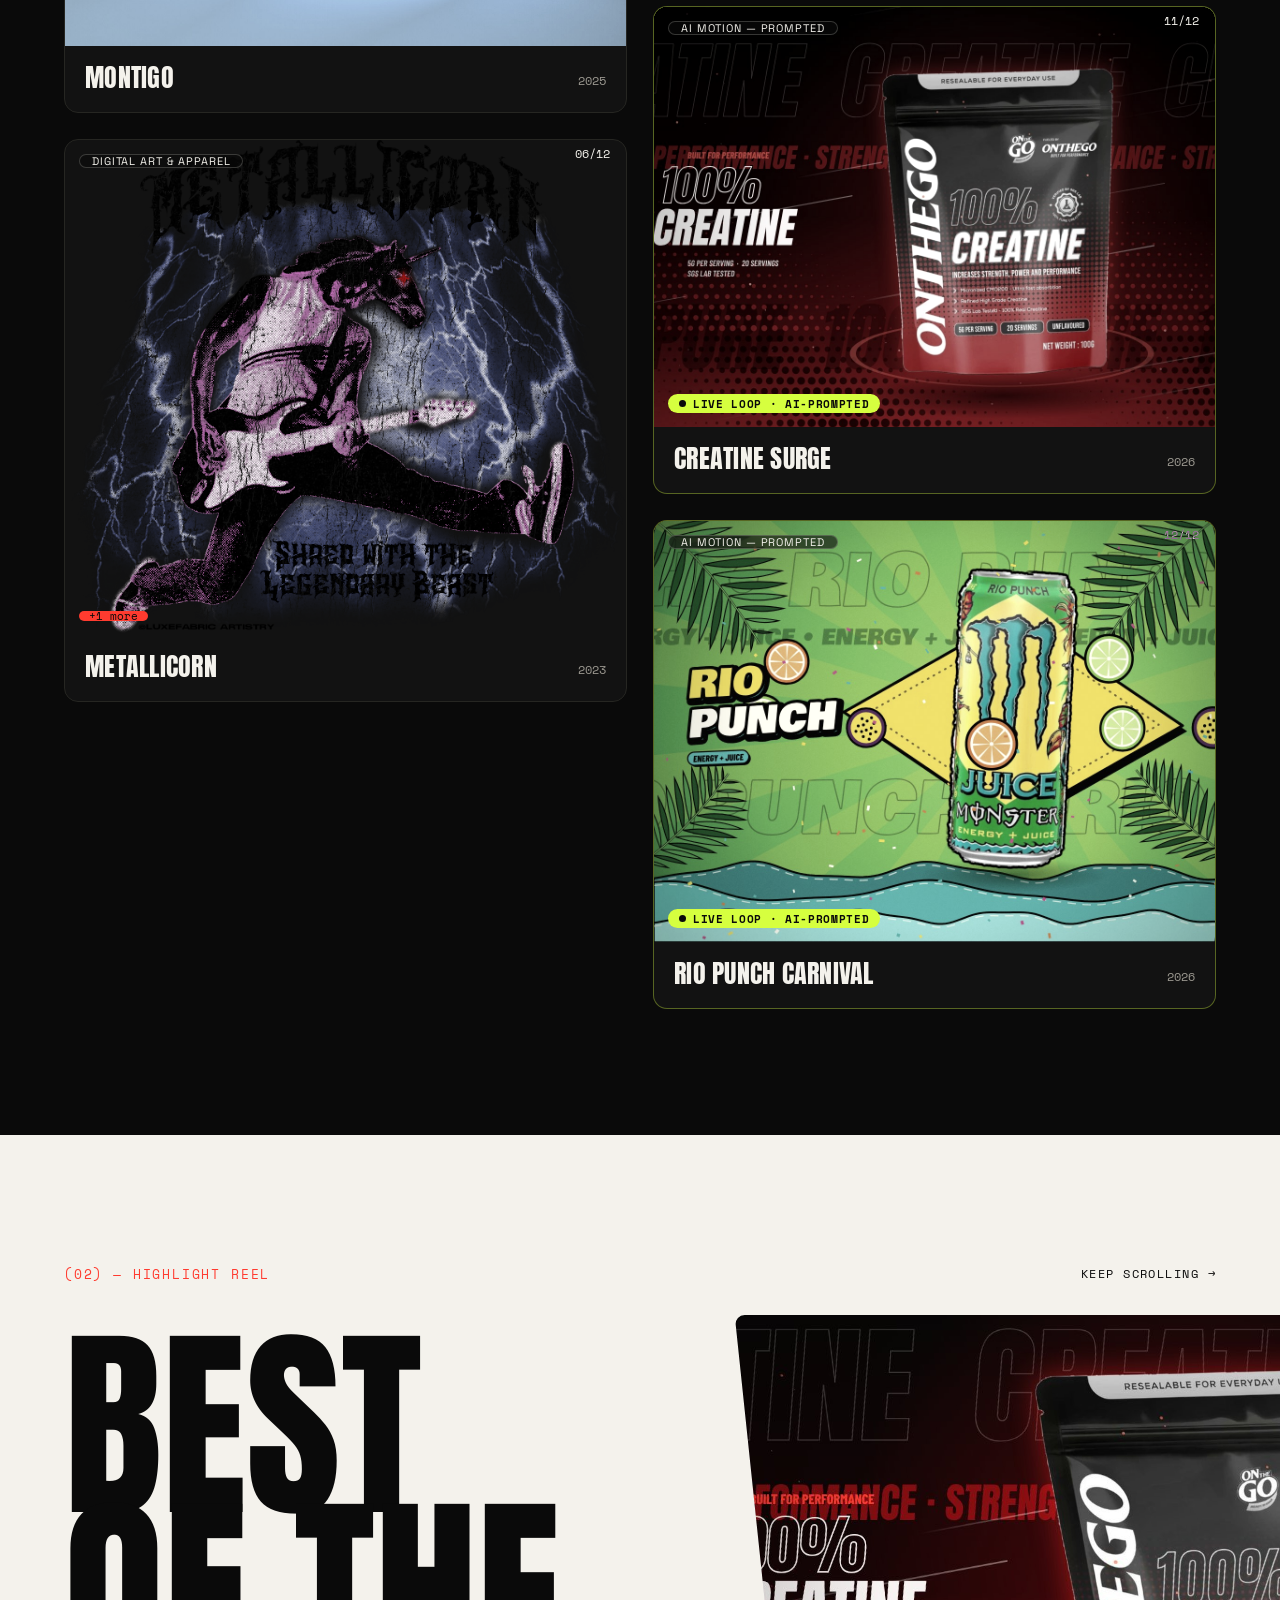
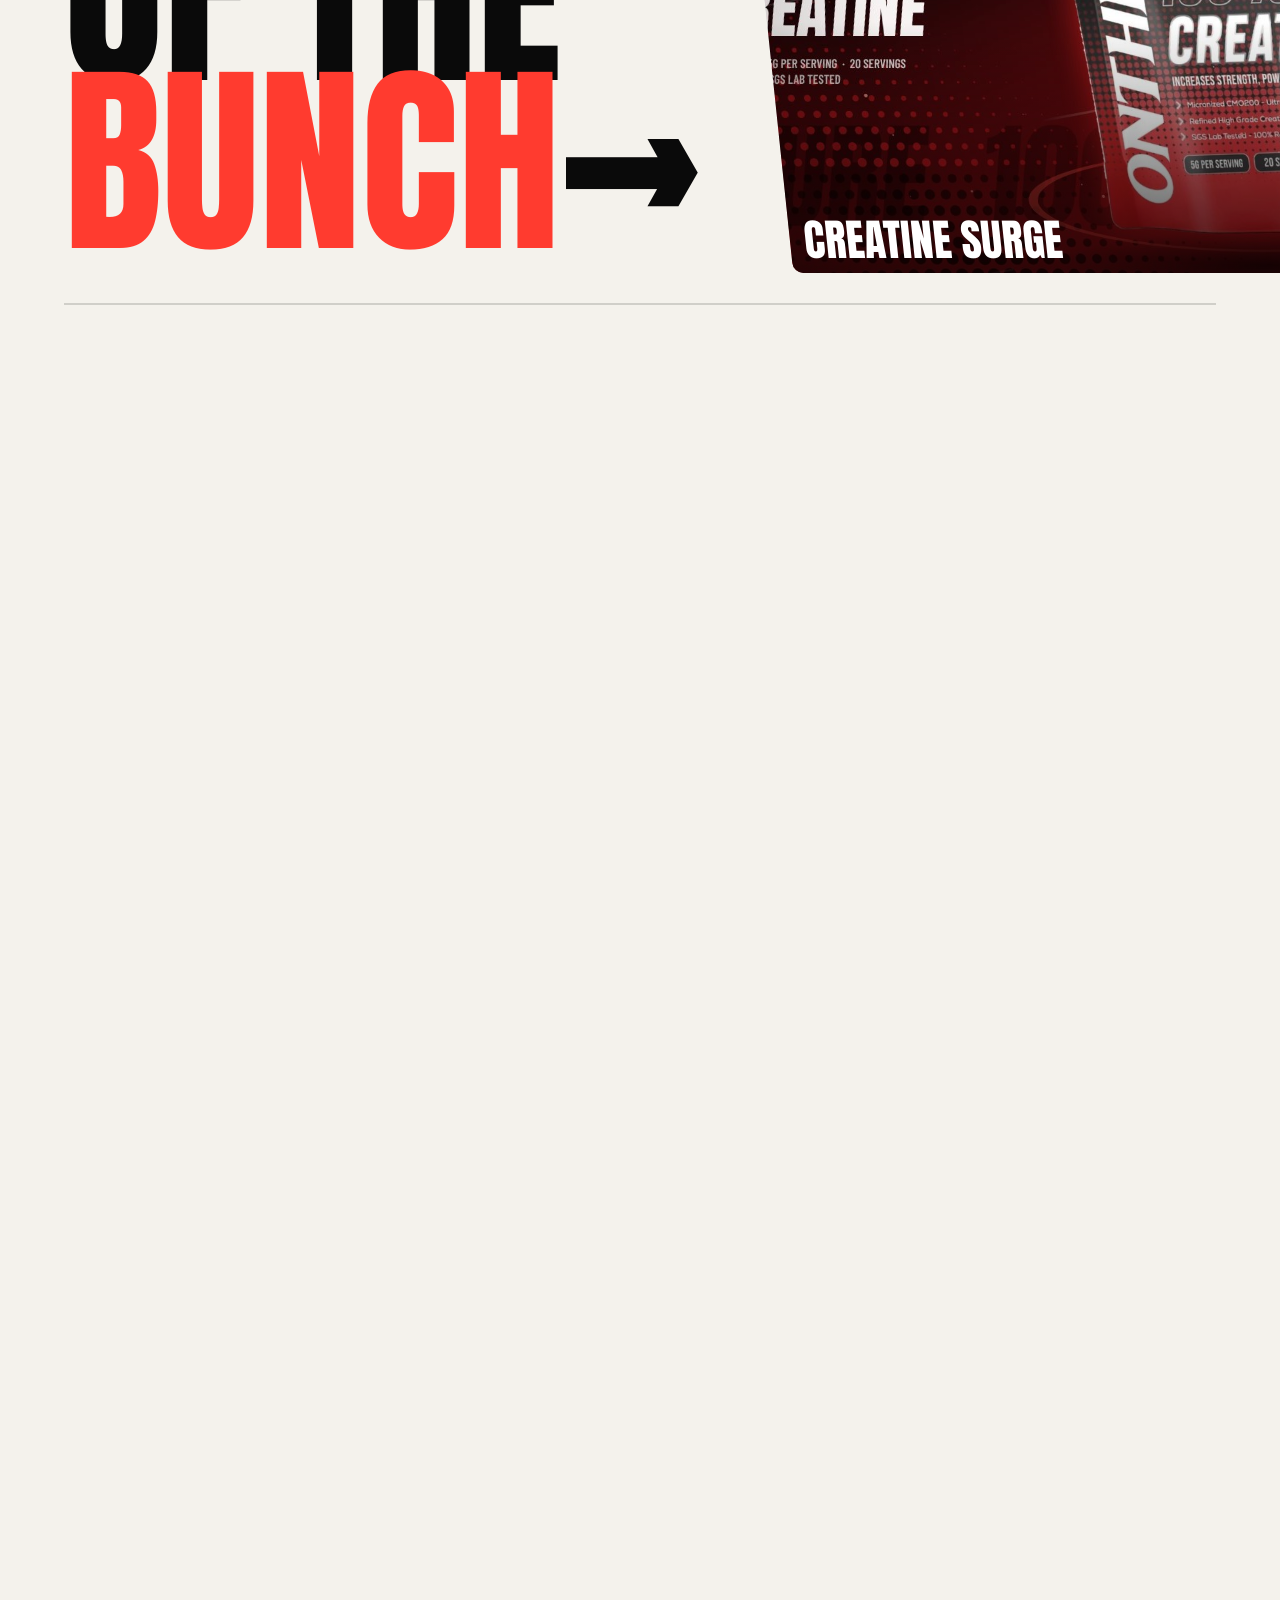
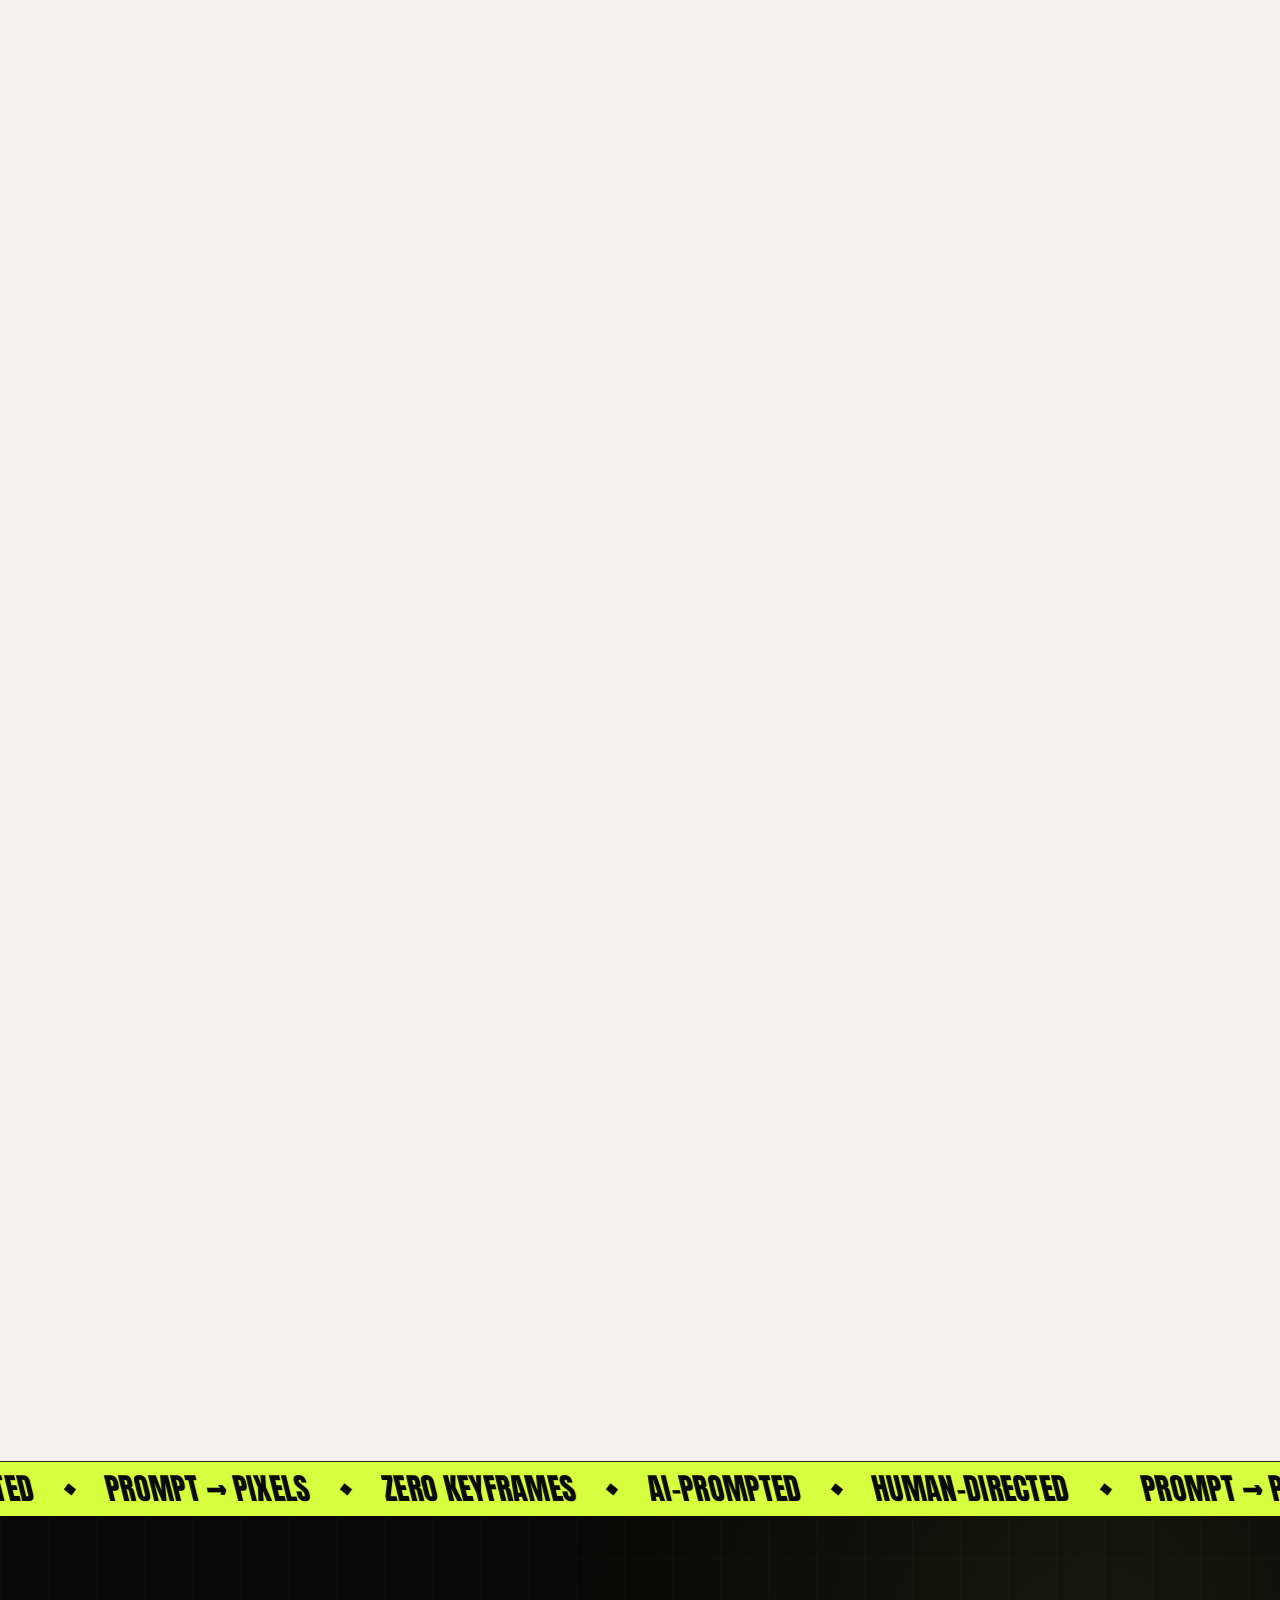
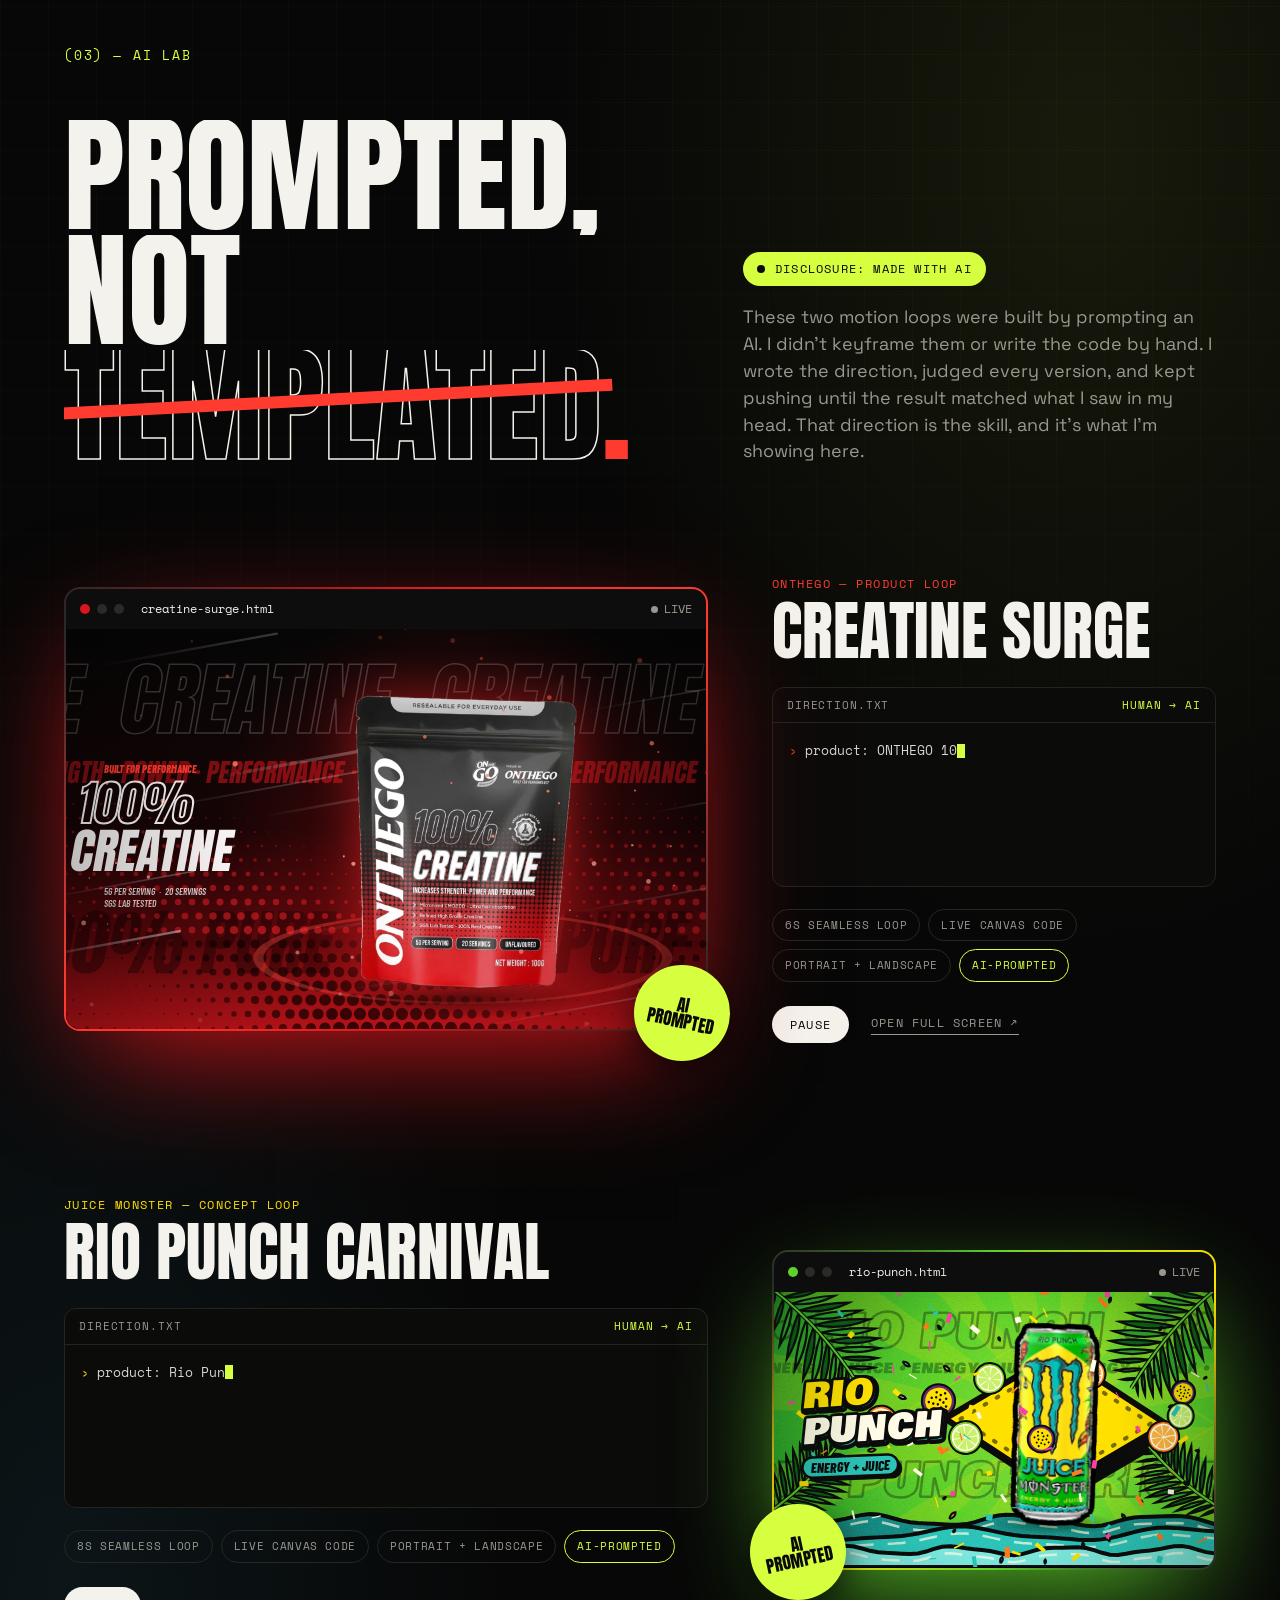
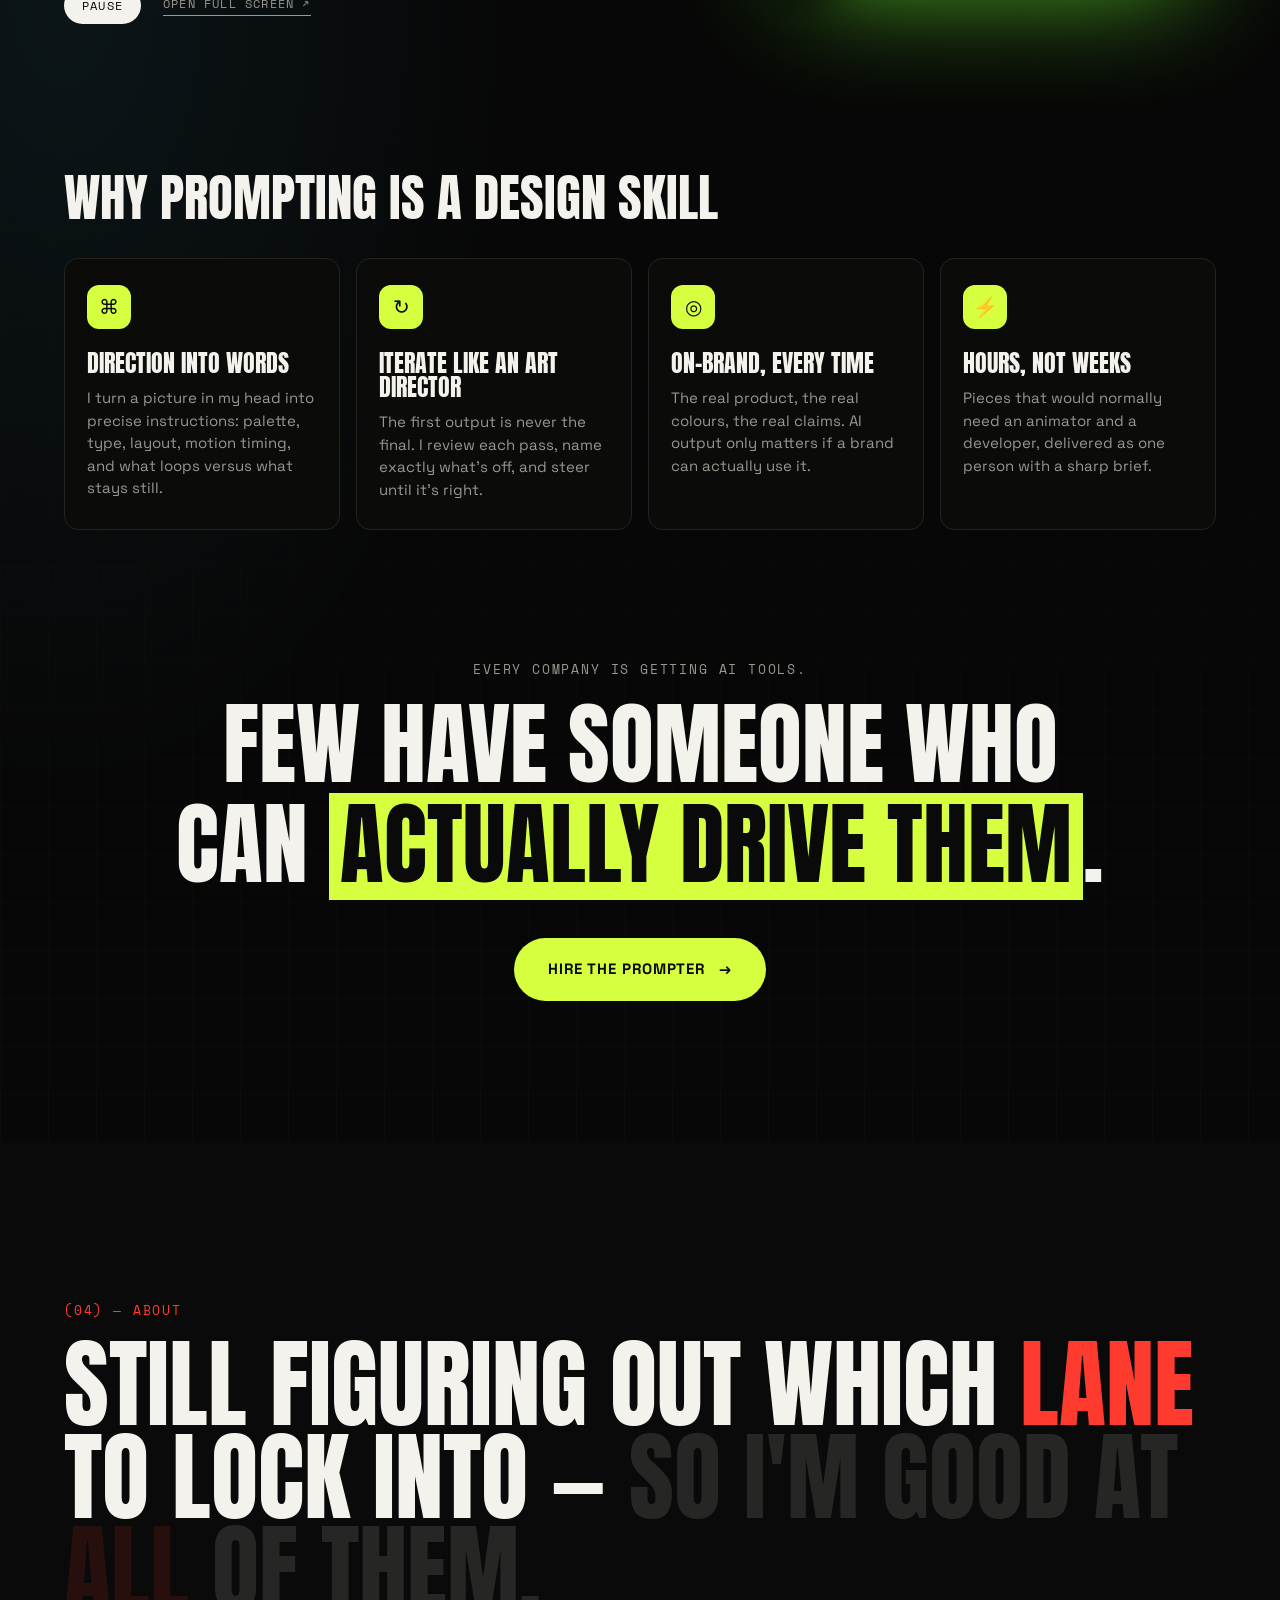
==== commit 44df5595: "Update bio: graduated with Bachelor in Advertising Design Co-Authored-By: Claude Opus 5.5 <noreply@a" ====
--- a/index.html
+++ b/index.html
@@ -259,8 +259,8 @@
     <div class="about__cols">
       <p class="about__text reveal">
         <!-- EDIT ME: replace with your own bio -->
-        I'm a graphic and multimedia designer currently pursuing a Bachelor in Advertising Design,
-        with a Diploma in Multimedia behind me. My work moves between brand identity, 3D product
+        I'm a graphic and multimedia designer with a Bachelor in Advertising Design and a Diploma
+        in Multimedia. My work moves between brand identity, 3D product
         visualization, UI design, and straight-up digital art — I'd rather learn a new tool than
         stay comfortable in one lane.
       </p>
@@ -284,7 +284,7 @@
 
     <div class="timeline reveal">
       <div class="timeline__item"><span>Diploma</span><b>Multimedia</b><i>Done ✓</i></div>
-      <div class="timeline__item"><span>Bachelor</span><b>Advertising Design</b><i>In progress</i></div>
+      <div class="timeline__item"><span>Bachelor</span><b>Advertising Design</b><i>Graduated ✓</i></div>
       <div class="timeline__item"><span>Next</span><b>Your project?</b><i>Open for work</i></div>
     </div>
 
